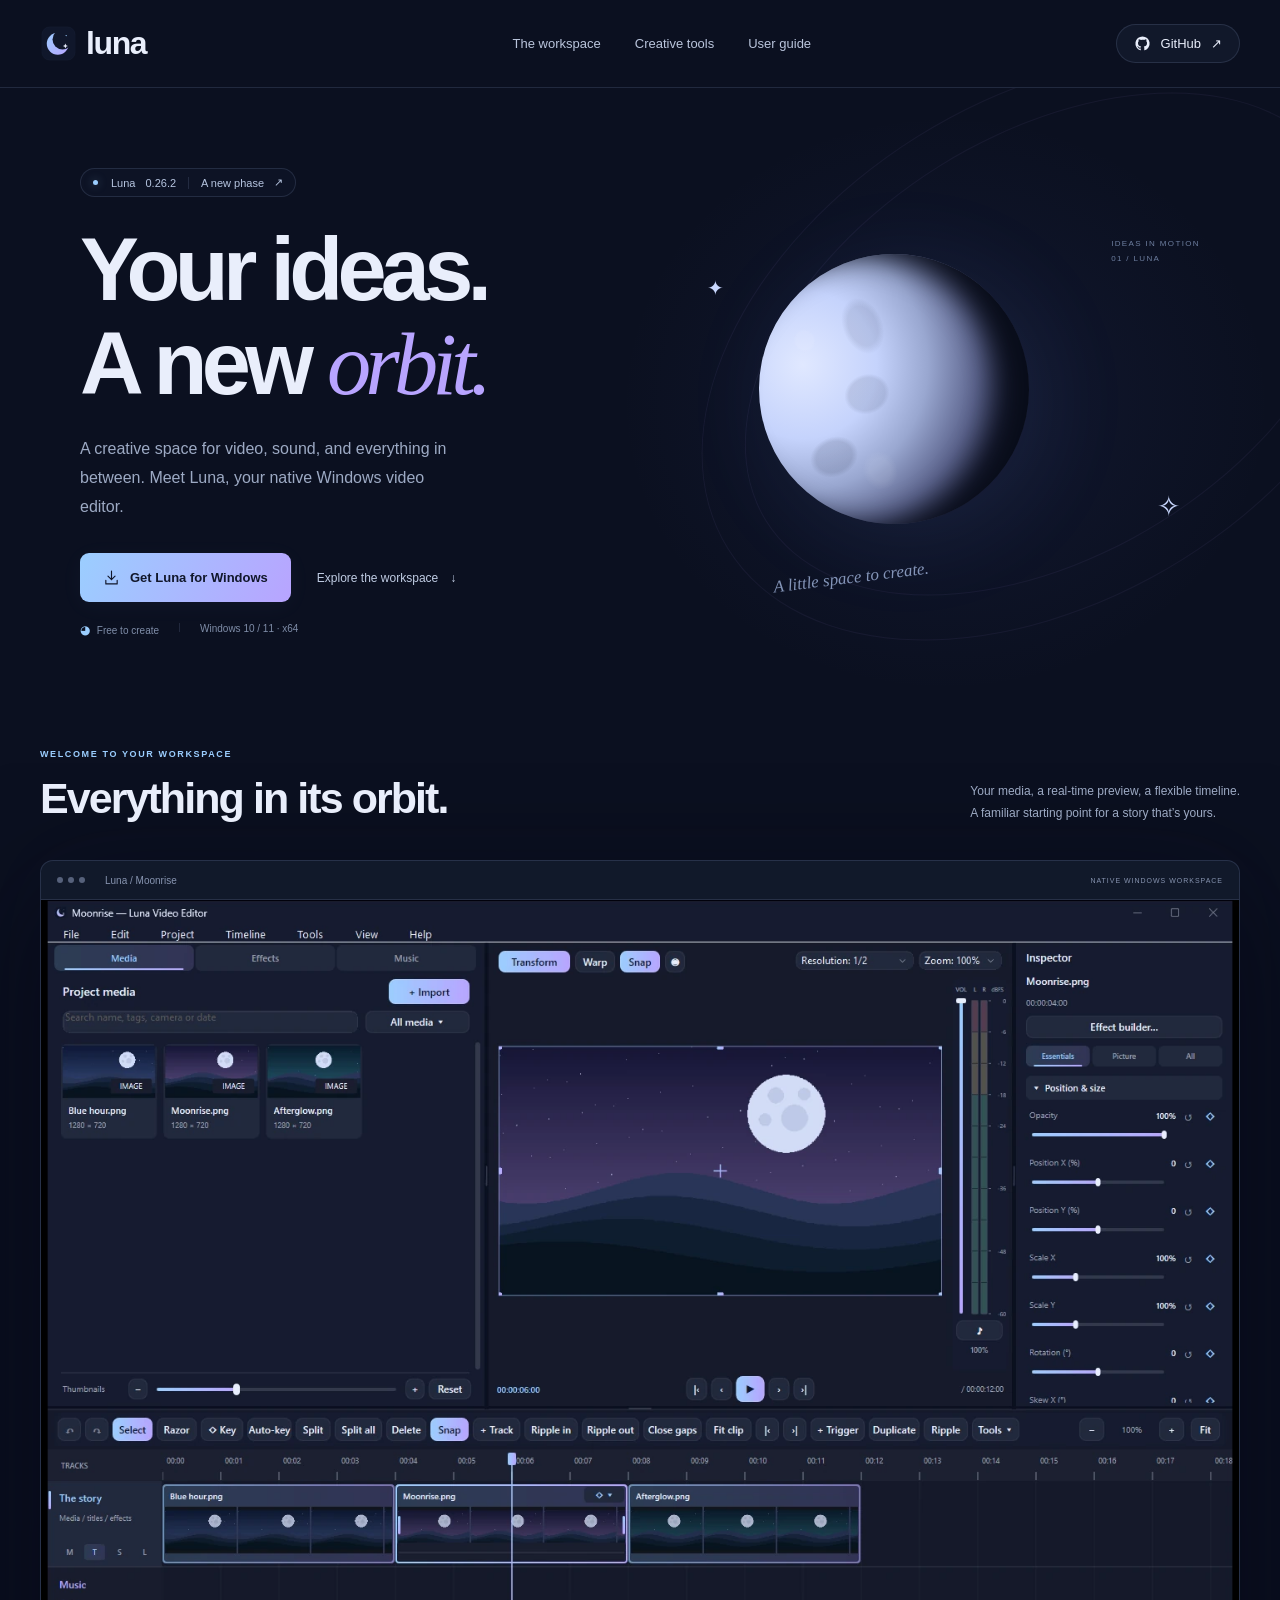
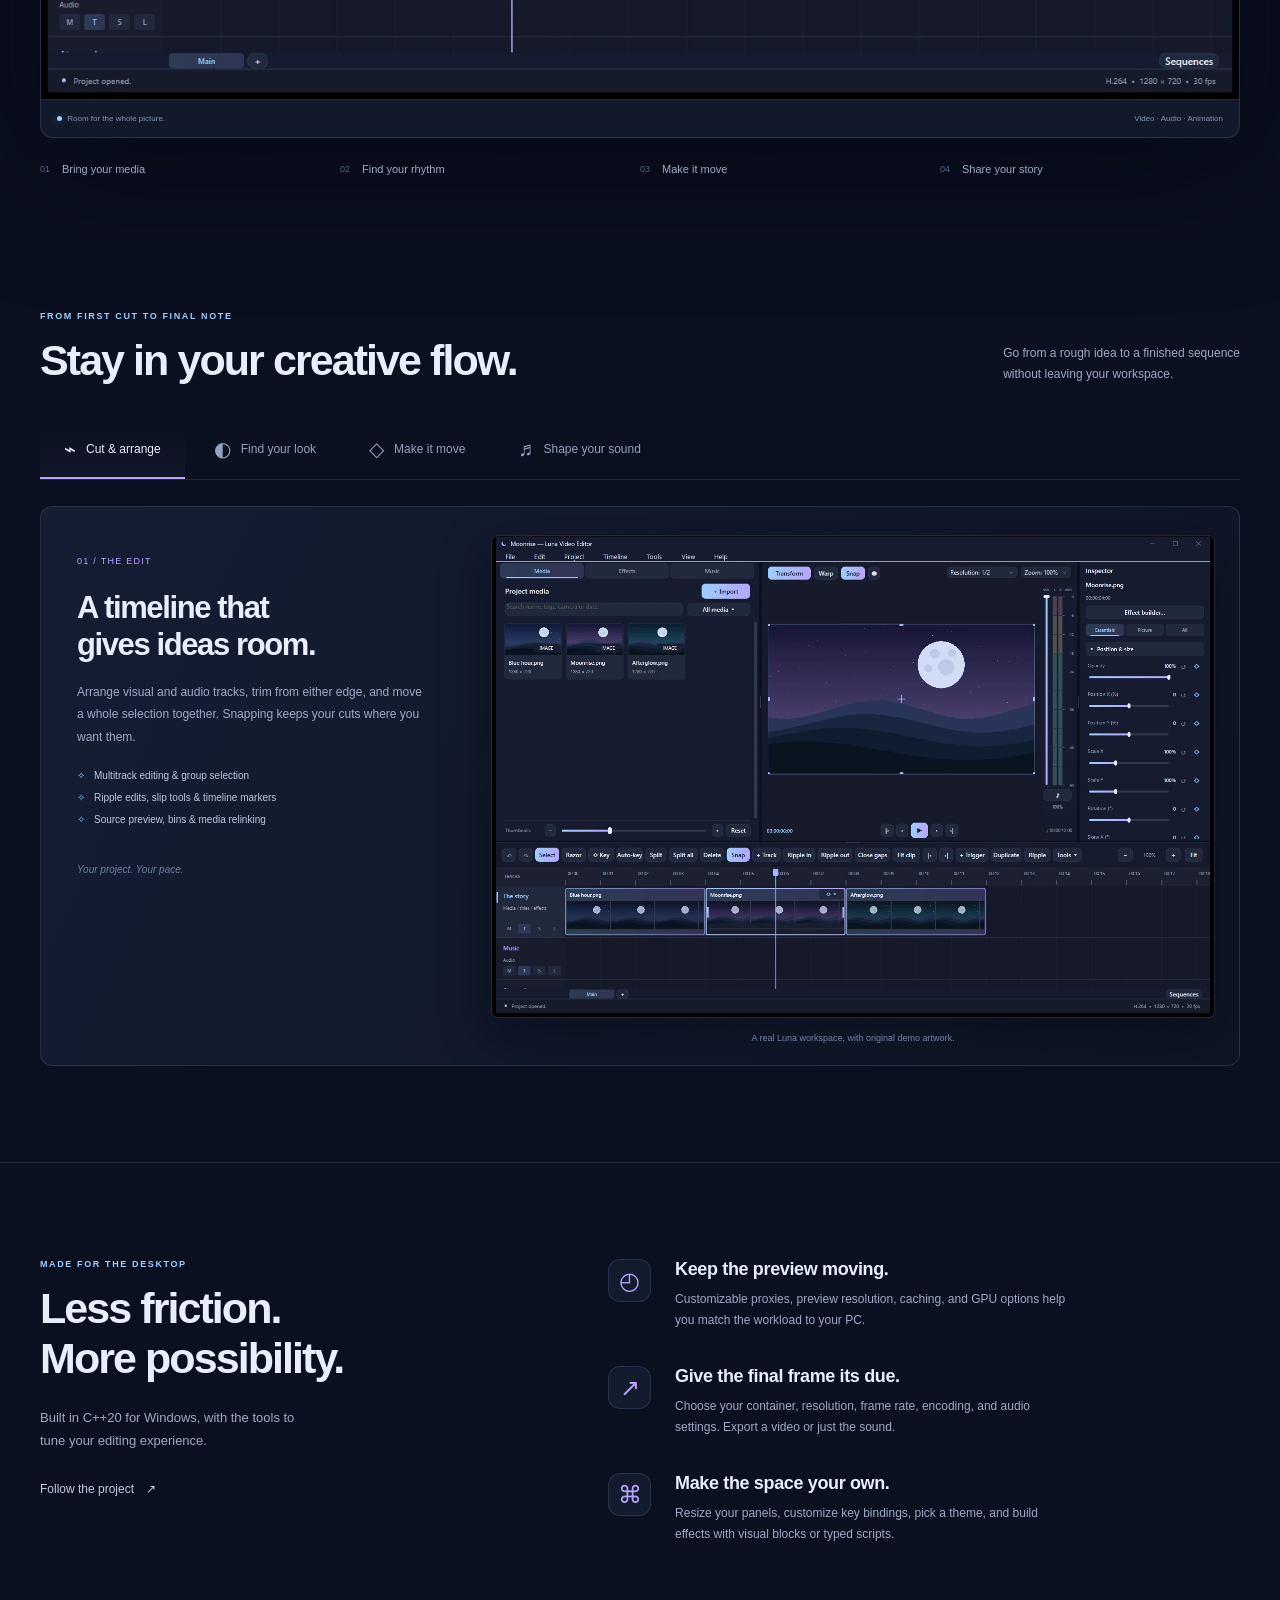
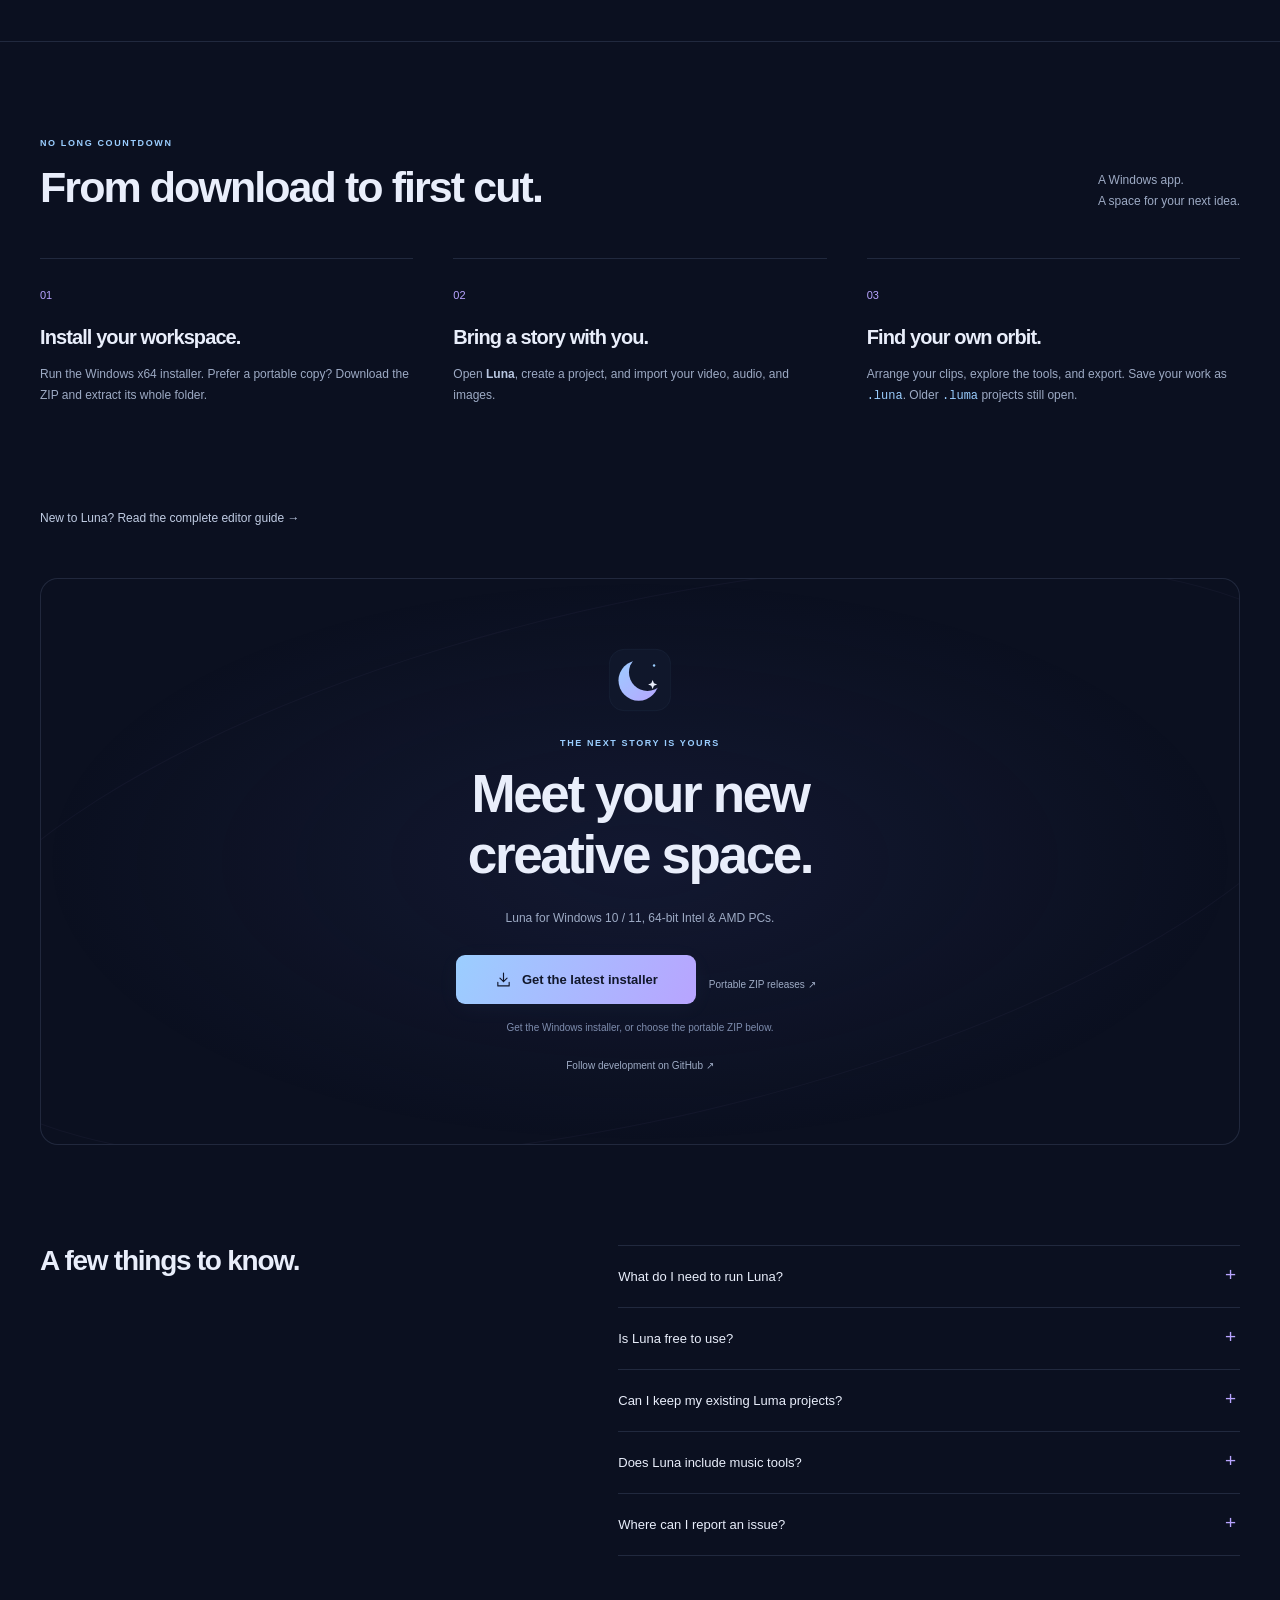
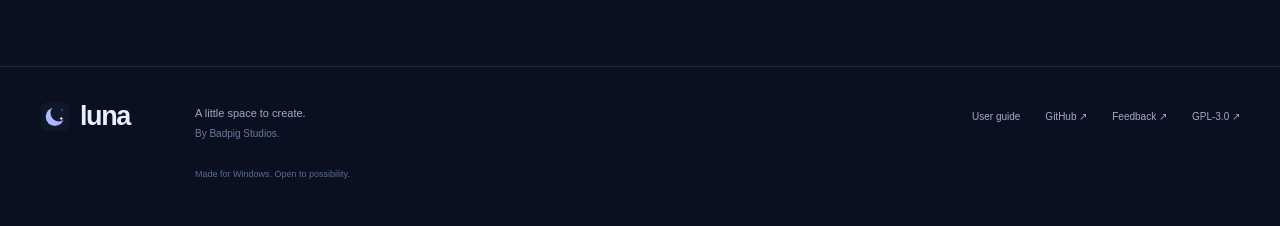
==== website/index.html @ a60db438 "Update Luna website version labels to 0.26.2" ====
<!doctype html>
<html lang="en">
  <head>
    <meta charset="utf-8">
    <meta name="viewport" content="width=device-width, initial-scale=1">
    <meta name="theme-color" content="#0b1020">
    <meta name="description" content="Meet Luna, a native video editor for Windows. Cut your story, shape your sound, and bring your ideas into orbit with keyframes, effects and a built-in piano roll.">
    <meta property="og:title" content="Luna — Your ideas. A new orbit.">
    <meta property="og:description" content="A creative space for video, sound, and everything in between. Native for Windows. Free to create.">
    <meta property="og:type" content="website">
    <meta property="og:image" content="https://badpigstudios.github.io/LunaEditor/assets/social-card.png">
    <meta property="og:url" content="https://badpigstudios.github.io/LunaEditor/">
    <link rel="canonical" href="https://badpigstudios.github.io/LunaEditor/">
    <link rel="icon" type="image/svg+xml" href="assets/luna.svg">
    <link rel="stylesheet" href="styles.css">
    <title>Luna — Your ideas. A new orbit.</title>
    <script src="app.js" defer>
    </script>
  </head>
  <body>
    <a class="skip-link" href="#main">Skip to content</a>
    <header class="header">
      <a class="wordmark" href="#" aria-label="Luna home">
        <img src="assets/luna.svg" alt="" width="37" height="37">
        <span>luna</span>
      </a>
      <nav aria-label="Main navigation">
        <a href="#workspace">The workspace</a>
        <a href="#tools">Creative tools</a>
        <a href="user-guide.html">User guide</a>
      </nav>
      <a class="nav-github" href="https://github.com/BadpigStudios/LunaEditor" aria-label="Luna project on GitHub">
        <svg viewBox="0 0 24 24" aria-hidden="true">
          <path d="M12 2a10 10 0 0 0-3.16 19.49c.5.09.68-.22.68-.48v-1.86c-2.78.6-3.37-1.18-3.37-1.18-.45-1.16-1.11-1.47-1.11-1.47-.91-.62.07-.61.07-.61 1 .07 1.53 1.03 1.53 1.03.9 1.53 2.35 1.09 2.92.83.09-.65.35-1.09.64-1.34-2.22-.25-4.56-1.11-4.56-4.94 0-1.09.39-1.98 1.03-2.68-.1-.25-.45-1.27.1-2.65 0 0 .84-.27 2.75 1.03A9.58 9.58 0 0 1 12 6.83c.85 0 1.71.11 2.51.34 1.91-1.3 2.75-1.03 2.75-1.03.55 1.38.2 2.4.1 2.65.64.7 1.03 1.59 1.03 2.68 0 3.84-2.34 4.68-4.57 4.93.36.31.68.92.68 1.85v2.76c0 .27.18.58.69.48A10 10 0 0 0 12 2Z"/>
        </svg>
        <span>GitHub</span>
        <span aria-hidden="true">↗</span>
      </a>
    </header>
    <main id="main">
      <section class="hero" aria-labelledby="hero-title">
        <div class="orbit orbit-one" aria-hidden="true">
        </div>
        <div class="orbit orbit-two" aria-hidden="true">
        </div>
        <div class="hero-copy">
          <a class="release-pill" href="https://github.com/BadpigStudios/LunaEditor/releases">
            <span class="status-dot">
            </span>Luna <span data-version>0.26.2</span>
            <span class="pill-divider">
            </span> A new phase <span aria-hidden="true">↗</span>
          </a>
          <h1 id="hero-title">Your ideas.<br>A new <em>orbit.</em>
          </h1>
          <p>A creative space for video, sound, and everything in between. Meet Luna, your native Windows video editor.</p>
          <div class="hero-actions">
            <a class="button primary" id="hero-download" href="https://github.com/BadpigStudios/LunaEditor/releases/latest">
              <svg viewBox="0 0 24 24" aria-hidden="true">
                <path d="M12 3v12m-5-5 5 5 5-5M4 16v5h16v-5"/>
              </svg>Get Luna for Windows</a>
            <a class="text-link" href="#workspace">Explore the workspace <span aria-hidden="true">↓</span>
            </a>
          </div>
          <div class="hero-facts">
            <span>
              <span class="tiny-moon" aria-hidden="true">◕</span> Free to create</span>
            <span>Windows 10 / 11 · x64</span>
          </div>
        </div>
        <div class="hero-visual" aria-hidden="true">
          <div class="moon-glow">
          </div>
          <div class="moon-sphere">
          </div>
          <span class="star star-one">✦</span>
          <span class="star star-two">✧</span>
          <span class="coordinate">IDEAS IN MOTION<br>01 / LUNA</span>
          <span class="orbit-label">A little space to create.</span>
        </div>
      </section>
      <section class="workspace section" id="workspace" aria-labelledby="workspace-title">
        <div class="section-heading">
          <div>
            <span class="eyebrow">WELCOME TO YOUR WORKSPACE</span>
            <h2 id="workspace-title">Everything in its orbit.</h2>
          </div>
          <p>Your media, a real-time preview, a flexible timeline.<br>A familiar starting point for a story that’s yours.</p>
        </div>
        <div class="editor-frame">
          <div class="frame-top">
            <div class="frame-dots" aria-hidden="true">
              <i>
              </i>
              <i>
              </i>
              <i>
              </i>
            </div>
            <span>Luna / Moonrise</span>
            <span class="frame-tag">NATIVE WINDOWS WORKSPACE</span>
          </div>
          <img src="assets/workspace.webp" width="1440" height="960" alt="Luna's Windows workspace with imported lunar artwork, a preview, clip inspector and a multitrack timeline." fetchpriority="high">
          <div class="frame-bottom">
            <span>
              <span class="status-dot">
              </span> Room for the whole picture.</span>
            <span>Video · Audio · Animation</span>
          </div>
        </div>
        <div class="workspace-notes">
          <span>
            <b>01</b> Bring your media</span>
          <span>
            <b>02</b> Find your rhythm</span>
          <span>
            <b>03</b> Make it move</span>
          <span>
            <b>04</b> Share your story</span>
        </div>
      </section>
      <section class="tools section" id="tools" aria-labelledby="tools-title">
        <div class="section-heading">
          <div>
            <span class="eyebrow">FROM FIRST CUT TO FINAL NOTE</span>
            <h2 id="tools-title">Stay in your creative flow.</h2>
          </div>
          <p>Go from a rough idea to a finished sequence<br>without leaving your workspace.</p>
        </div>
        <div class="tool-tabs" role="tablist" aria-label="Explore Luna tools">
          <button id="tab-edit" role="tab" aria-selected="true" aria-controls="tool-panel" data-tool="edit">
            <span aria-hidden="true">⌁</span>Cut &amp; arrange</button>
          <button id="tab-look" role="tab" aria-selected="false" aria-controls="tool-panel" tabindex="-1" data-tool="look">
            <span aria-hidden="true">◐</span>Find your look</button>
          <button id="tab-motion" role="tab" aria-selected="false" aria-controls="tool-panel" tabindex="-1" data-tool="motion">
            <span aria-hidden="true">◇</span>Make it move</button>
          <button id="tab-music" role="tab" aria-selected="false" aria-controls="tool-panel" tabindex="-1" data-tool="music">
            <span aria-hidden="true">♬</span>Shape your sound</button>
        </div>
        <div class="tool-panel" id="tool-panel" role="tabpanel" aria-labelledby="tab-edit" tabindex="0">
          <div class="tool-copy">
            <span class="tool-number" id="tool-number">01 / THE EDIT</span>
            <h3 id="tool-title">A timeline that<br>gives ideas room.</h3>
            <p id="tool-description">Arrange visual and audio tracks, trim from either edge, and move a whole selection together. Snapping keeps your cuts where you want them.</p>
            <ul id="tool-details">
              <li>Multitrack editing &amp; group selection</li>
              <li>Ripple edits, slip tools &amp; timeline markers</li>
              <li>Source preview, bins &amp; media relinking</li>
            </ul>
            <span class="tool-footnote">Your project. Your pace.</span>
          </div>
          <div class="tool-visual">
            <img id="tool-image" src="assets/workspace.webp" alt="Video clips arranged on Luna's multitrack timeline." width="1440" height="960" loading="lazy">
            <span class="image-caption" id="tool-caption">A real Luna workspace, with original demo artwork.</span>
          </div>
        </div>
      </section>
      <section class="underhood section" aria-labelledby="underhood-title">
        <div class="underhood-intro">
          <span class="eyebrow">MADE FOR THE DESKTOP</span>
          <h2 id="underhood-title">Less friction.<br>More possibility.</h2>
          <p>Built in C++20 for Windows, with the tools to tune your editing experience.</p>
          <a class="text-link" href="https://github.com/BadpigStudios/LunaEditor">Follow the project <span aria-hidden="true">↗</span>
          </a>
        </div>
        <div class="capabilities">
          <article>
            <span class="capability-icon" aria-hidden="true">◴</span>
            <div>
              <h3>Keep the preview moving.</h3>
              <p>Customizable proxies, preview resolution, caching, and GPU options help you match the workload to your PC.</p>
            </div>
          </article>
          <article>
            <span class="capability-icon" aria-hidden="true">↗</span>
            <div>
              <h3>Give the final frame its due.</h3>
              <p>Choose your container, resolution, frame rate, encoding, and audio settings. Export a video or just the sound.</p>
            </div>
          </article>
          <article>
            <span class="capability-icon" aria-hidden="true">⌘</span>
            <div>
              <h3>Make the space your own.</h3>
              <p>Resize your panels, customize key bindings, pick a theme, and build effects with visual blocks or typed scripts.</p>
            </div>
          </article>
        </div>
      </section>
      <section class="start section" id="start" aria-labelledby="start-title">
        <div class="section-heading">
          <div>
            <span class="eyebrow">NO LONG COUNTDOWN</span>
            <h2 id="start-title">From download to first cut.</h2>
          </div>
          <p>A Windows app.<br>A space for your next idea.</p>
        </div>
        <div class="steps">
          <article>
            <span>01</span>
            <h3>Install your workspace.</h3>
            <p>Run the Windows x64 installer. Prefer a portable copy? Download the ZIP and extract its whole folder.</p>
          </article>
          <article>
            <span>02</span>
            <h3>Bring a story with you.</h3>
            <p>Open <strong>Luna</strong>, create a project, and import your video, audio, and images.</p>
          </article>
          <article>
            <span>03</span>
            <h3>Find your own orbit.</h3>
            <p>Arrange your clips, explore the tools, and export. Save your work as <code>.luna</code>. Older <code>.luma</code> projects still open.</p>
          </article>
        </div>
      </section>
      <p class="section" style="padding-top:0;padding-bottom:32px"><a class="text-link" href="user-guide.html">New to Luna? Read the complete editor guide →</a></p>
      <section class="download section" id="download" aria-labelledby="download-title">
        <div class="download-orbit" aria-hidden="true">
        </div>
        <img src="assets/luna.svg" width="68" height="68" alt="">
        <span class="eyebrow">THE NEXT STORY IS YOURS</span>
        <h2 id="download-title">Meet your new<br>creative space.</h2>
        <p>Luna for Windows 10 / 11, 64-bit Intel &amp; AMD PCs.</p>
        <a class="button primary" id="download-button" href="https://github.com/BadpigStudios/LunaEditor/releases">
          <svg viewBox="0 0 24 24" aria-hidden="true">
            <path d="M12 3v12m-5-5 5 5 5-5M4 16v5h16v-5"/>
          </svg>
          <span id="download-label">Get the latest installer</span>
        </a>
        <a class="small-link" id="portable-download" href="https://github.com/BadpigStudios/LunaEditor/releases/latest">Portable ZIP releases ↗</a>
        <p class="release-status" id="release-status" role="status">Get the Windows installer, or choose the portable ZIP below.</p>
        <a class="small-link" href="https://github.com/BadpigStudios/LunaEditor">Follow development on GitHub <span aria-hidden="true">↗</span>
        </a>
      </section>
      <section class="faq section" aria-labelledby="faq-title">
        <h2 id="faq-title">A few things to know.</h2>
        <div>
          <details>
            <summary>What do I need to run Luna?</summary>
            <p>A Windows 10 or 11 PC with an x64 Intel or AMD processor. Extract the entire portable download and keep the codecs, soundfonts, and instruments folders beside Luna.exe. Windows N editions need Microsoft's Media Feature Pack.</p>
          </details>
          <details>
            <summary>Is Luna free to use?</summary>
            <p>Yes. Luna is free to use and is in active development. This GitHub repository hosts its website; feedback and reproducible bug reports are welcome.</p>
          </details>
          <details>
            <summary>Can I keep my existing Luma projects?</summary>
            <p>Yes. Luna is the new name for Luma. Older .luma projects still open; Save and Save As write .luna files. Customized preferences remain compatible. The old default palette moves to the new lunar theme.</p>
          </details>
          <details>
            <summary>Does Luna include music tools?</summary>
            <p>Yes. Create music patterns in the piano roll, edit notes and velocity, import MIDI, and choose bundled synths, WAV sample packs, or a SoundFont 2 instrument.</p>
          </details>
          <details>
            <summary>Where can I report an issue?</summary>
            <p>Use <a href="https://github.com/BadpigStudios/LunaEditor/issues">GitHub Issues</a>. Include your Windows version, the steps to reproduce the problem, and any relevant error message.</p>
          </details>
        </div>
      </section>
    </main>
    <footer class="footer">
      <a class="wordmark" href="#" aria-label="Luna home">
        <img src="assets/luna.svg" width="31" height="31" alt="">
        <span>luna</span>
      </a>
      <p>A little space to create.<br>
        <span>By Badpig Studios.</span>
      </p>
      <div>
        <a href="user-guide.html">User guide</a>
        <a href="https://github.com/BadpigStudios/LunaEditor">GitHub ↗</a>
        <a href="https://github.com/BadpigStudios/LunaEditor/issues">Feedback ↗</a>
        <a href="https://github.com/BadpigStudios/LunaEditor/blob/main/LICENSE">GPL-3.0 ↗</a>
      </div>
      <span class="footer-note">Made for Windows. Open to possibility.</span>
    </footer>
  </body>
</html>
---- website/styles.css ----
@charset "UTF-8";
:root {
  color-scheme:dark;
  --bg:#0b1020;
  --panel:#151c30;
  --ink:#e9eefb;
  --muted:#9daac4;
  --blue:#9bceff;
  --lavender:#b8a4ff;
  --line:rgba(170,193,239,.14);
  --gradient:linear-gradient(115deg,var(--blue),var(--lavender));
  font-family:"Segoe UI",Inter,Arial,sans-serif;
  font-synthesis:none;
  scroll-behavior:smooth;
  scroll-padding-top:100px
}

* {
  box-sizing:border-box
}

body {
  margin:0;
  background:var(--bg);
  color:var(--ink);
  -webkit-font-smoothing:antialiased
}

a {
  color:inherit;
  text-decoration:none
}

button {
  font:inherit
}

a,button,summary {
  -webkit-tap-highlight-color:transparent
}

a:focus-visible,button:focus-visible,summary:focus-visible,[tabindex]:focus-visible {
  outline:2px solid var(--blue);
  outline-offset:6px;
  border-radius:5px
}

button,a,summary {
  touch-action:manipulation
}

::selection {
  color:var(--bg);
  background:var(--blue)
}

img {
  max-width:100%;
  display:block
}

p {
  color:var(--muted);
  line-height:1.75
}

h1,h2,h3,p {
  margin:0
}

h1,h2,h3 {
  font-weight:550;
  letter-spacing:-.045em
}

.section {
  max-width:1280px;
  margin:0 auto;
  padding:96px 40px;
  scroll-margin-top:40px
}

.skip-link {
  position:fixed;
  z-index:20;
  top:10px;
  left:10px;
  padding:12px 20px;
  color:var(--bg);
  background:var(--blue);
  transform:translateY(-180%)
}

.skip-link:focus {
  transform:none
}

.header {
  max-width:1360px;
  margin:auto;
  padding:24px 40px;
  display:flex;
  align-items:center;
  justify-content:space-between;
  border-bottom:1px solid var(--line);
  gap:26px
}

.wordmark {
  display:inline-flex;
  align-items:center;
  gap:9px;
  font-size:32px;
  font-weight:550;
  letter-spacing:-1.4px
}

.wordmark img {
  border-radius:10px
}

.header nav {
  display:flex;
  gap:34px;
  margin-left:62px;
  font-size:13px;
  color:#bac5dc
}

.header nav a {
  padding:10px 0
}

.header nav a:hover,.text-link:hover,.footer a:hover,.small-link:hover {
  color:var(--blue)
}

.nav-github {
  display:inline-flex;
  align-items:center;
  gap:10px;
  font-size:13px;
  border:1px solid var(--line);
  border-radius:30px;
  padding:10px 17px;
  background:#11182a
}

.nav-github svg {
  width:17px;
  fill:currentColor
}

.nav-github:hover {
  border-color:var(--lavender)
}

.hero {
  max-width:1360px;
  min-height:640px;
  padding:80px 80px 92px;
  margin:auto;
  position:relative;
  overflow:hidden;
  display:grid;
  grid-template-columns:1.2fr 1fr;
  align-items:center
}

.hero-copy {
  position:relative;
  z-index:2
}

.release-pill {
  display:inline-flex;
  align-items:center;
  gap:10px;
  padding:7px 12px;
  border:1px solid var(--line);
  border-radius:28px;
  font-size:11px;
  font-weight:500;
  color:#b6c5e0;
  background:rgba(15,22,41,.7)
}

.status-dot {
  display:inline-block;
  width:5px;
  height:5px;
  border-radius:50%;
  background:var(--blue);
  box-shadow:0 0 10px #9bceff66;
  margin-right:3px;
  flex-shrink:0
}

.pill-divider {
  height:12px;
  width:1px;
  background:var(--line);
  margin:0 2px
}

.hero h1 {
  font-size:clamp(56px,6.9vw,94px);
  line-height:1.07;
  margin:26px 0 23px;
  letter-spacing:-.065em
}

.hero h1 em {
  font-family:Georgia,"Times New Roman",serif;
  font-weight:400;
  color:var(--lavender)
}

.hero-copy>p {
  font-size:16px;
  max-width:390px;
  line-height:1.8
}

.hero-actions {
  display:flex;
  align-items:center;
  gap:26px;
  margin-top:32px;
  flex-wrap:wrap
}

.button {
  display:inline-flex;
  align-items:center;
  justify-content:center;
  gap:10px;
  border-radius:9px;
  padding:15px 23px;
  font-size:13px;
  font-weight:650;
  min-height:49px;
  transition:transform .2s,box-shadow .2s
}

.button svg {
  width:17px;
  height:17px;
  fill:none;
  stroke:currentColor;
  stroke-width:1.6;
  stroke-linecap:round;
  stroke-linejoin:round
}

.button.primary {
  background:var(--gradient);
  color:#11172b;
  box-shadow:0 4px 25px #9bceff0a
}

.button:hover {
  transform:translateY(-2px);
  box-shadow:0 8px 28px #9bceff25
}

.text-link {
  display:inline-flex;
  align-items:center;
  gap:12px;
  font-size:12px;
  color:#c0cce3
}

.hero-facts {
  display:flex;
  gap:20px;
  margin-top:21px;
  font-size:10px;
  color:#7f8da8
}

.hero-facts>span+span:before {
  content:"";
  display:inline-block;
  height:9px;
  border-left:1px solid var(--line);
  margin-right:20px
}

.tiny-moon {
  font-size:12px;
  margin-right:4px;
  color:var(--blue)
}

.hero-visual {
  height:430px;
  position:relative;
  z-index:1
}

.moon-sphere {
  position:absolute;
  width:270px;
  height:270px;
  top:66px;
  left:68px;
  border-radius:50%;
  background:radial-gradient(circle at 22% 29%,#e0e8ff 0%,#c5d3fc 26%,#99a7d0 44%,#5c648d 61%,#292e4c 73%,#101629 88%);
  box-shadow:inset -29px -10px 29px #090d1a,8px 17px 100px #7597ff17;
  transform:rotate(-22deg)
}

.moon-sphere:after {
  content:"";
  position:absolute;
  inset:0;
  border-radius:50%;
  background:radial-gradient(ellipse at 26% 21%,#ffffff16 0 3%,transparent 4%),radial-gradient(ellipse at 40% 48%,#0b102019 0 8%,transparent 10%),radial-gradient(ellipse at 20% 65%,#0b10201f 0 6%,transparent 8%),radial-gradient(ellipse at 48% 24%,#0b102018 0 7%,transparent 10%),radial-gradient(ellipse at 34% 76%,#ffffff14 0 4%,transparent 7%)
}

.moon-glow {
  position:absolute;
  inset:-100px;
  background:radial-gradient(ellipse,#5365c816 5%,transparent 65%);
  pointer-events:none
}

.orbit {
  position:absolute;
  right:-105px;
  top:46px;
  width:670px;
  height:420px;
  border:1px solid #b8a4ff10;
  border-radius:50%;
  transform:rotate(-32deg);
  pointer-events:none
}

.orbit-two {
  width:760px;
  height:500px;
  right:-150px;
  top:10px
}

.orbit-label {
  position:absolute;
  left:82px;
  bottom:30px;
  font:italic 17px Georgia,serif;
  color:#8495b8;
  transform:rotate(-7deg)
}

.coordinate {
  position:absolute;
  right:0;
  top:48px;
  line-height:1.9;
  font-size:8px;
  letter-spacing:.17em;
  color:#6d7e9f
}

.star {
  position:absolute;
  color:#c9d8ff
}

.star-one {
  left:16px;
  top:88px;
  font-size:20px
}

.star-two {
  right:20px;
  bottom:95px;
  font-size:28px
}

.workspace {
  padding-top:20px
}

.section-heading {
  display:flex;
  align-items:flex-end;
  justify-content:space-between;
  gap:30px;
  margin-bottom:36px
}

.eyebrow {
  display:block;
  font-size:9px;
  letter-spacing:.18em;
  font-weight:600;
  color:var(--blue);
  margin-bottom:15px
}

.section-heading h2,h2 {
  font-size:clamp(29px,3.5vw,43px);
  line-height:1.16
}

.section-heading>p {
  font-size:12px;
  line-height:1.8
}

.editor-frame {
  border:1px solid #63759d45;
  border-radius:13px;
  overflow:hidden;
  box-shadow:0 34px 120px #02040c90,0 0 90px #8095ff07;
  background:#11192a
}

.editor-frame>img {
  width:100%;
  height:auto
}

.frame-top,.frame-bottom {
  height:39px;
  display:flex;
  justify-content:space-between;
  align-items:center;
  padding:0 16px;
  font-size:10px;
  color:#8794b0;
  border-bottom:1px solid var(--line)
}

.frame-top>span:nth-child(2) {
  margin-right:auto;
  margin-left:20px
}

.frame-dots {
  display:flex;
  gap:5px
}

.frame-dots i {
  display:block;
  width:6px;
  height:6px;
  border-radius:50%;
  background:#56617b
}

.frame-tag {
  font-size:7px!important;
  letter-spacing:.14em
}

.frame-bottom {
  height:38px;
  border:0;
  border-top:1px solid var(--line);
  font-size:8px
}

.workspace-notes {
  display:grid;
  grid-template-columns:repeat(4,1fr);
  margin-top:25px;
  font-size:11px;
  color:#9daac4
}

.workspace-notes>span {
  display:flex;
  align-items:center;
  gap:12px
}

.workspace-notes b {
  font-weight:400;
  font-size:9px;
  color:#526481
}

.tools {
  padding-top:40px
}

.tool-tabs {
  display:flex;
  border-bottom:1px solid var(--line);
  gap:5px;
  margin-bottom:26px
}

.tool-tabs button {
  border:0;
  border-bottom:2px solid transparent;
  background:transparent;
  padding:17px 24px 18px;
  color:#94a2bf;
  cursor:pointer;
  font-size:12px;
  display:flex;
  align-items:center;
  gap:10px;
  white-space:nowrap
}

.tool-tabs button>span {
  font-size:20px;
  line-height:1
}

.tool-tabs button[aria-selected=true] {
  color:var(--ink);
  border-color:var(--lavender);
  background:linear-gradient(0deg,#b8a4ff0a,transparent)
}

.tool-tabs button:hover {
  color:var(--blue)
}

.tool-panel {
  display:grid;
  grid-template-columns:.8fr 1.45fr;
  border:1px solid var(--line);
  border-radius:12px;
  overflow:hidden;
  background:linear-gradient(115deg,#141d32,#0f1526)
}

.tool-copy {
  padding:43px 36px
}

.tool-number {
  font-size:9px;
  letter-spacing:.14em;
  color:var(--lavender)
}

.tool-copy h3 {
  font-size:31px;
  line-height:1.2;
  margin:21px 0 18px
}

.tool-copy p {
  font-size:12px;
  line-height:1.85
}

.tool-copy ul {
  list-style:none;
  padding:0;
  margin:22px 0 34px;
  display:grid;
  gap:11px;
  font-size:10px;
  color:#bbc8e0
}

.tool-copy li:before {
  content:"✧";
  color:var(--blue);
  margin-right:9px
}

.tool-footnote {
  font-size:10px;
  font-style:italic;
  color:#6e819f
}

.tool-visual {
  display:flex;
  justify-content:center;
  flex-direction:column;
  padding:28px 24px 22px;
  min-width:0;
  background:radial-gradient(ellipse at 50% 50%,#758eea16,transparent 70%)
}

.tool-visual img {
  width:100%;
  height:auto;
  border:1px solid #798cbd27;
  border-radius:7px;
  box-shadow:0 16px 50px #03071077
}

.image-caption {
  font-size:9px;
  margin-top:15px;
  text-align:center;
  color:#7184a6
}

.underhood {
  display:grid;
  grid-template-columns:1fr 1.35fr;
  gap:100px;
  border-top:1px solid var(--line);
  border-bottom:1px solid var(--line)
}

.underhood-intro>p {
  font-size:13px;
  max-width:280px;
  margin:23px 0
}

.underhood-intro>.text-link {
  margin-top:7px
}

.capabilities {
  display:grid;
  gap:35px
}

.capabilities article {
  display:flex;
  gap:24px
}

.capability-icon {
  display:flex;
  align-items:center;
  justify-content:center;
  flex-shrink:0;
  width:43px;
  height:43px;
  border-radius:12px;
  border:1px solid var(--line);
  color:var(--lavender);
  font-size:24px;
  background:#131b2e
}

.capabilities h3 {
  font-size:18px;
  letter-spacing:-.02em;
  margin-bottom:9px
}

.capabilities p {
  font-size:12px;
  max-width:395px
}

.steps {
  display:grid;
  grid-template-columns:repeat(3,1fr);
  gap:40px;
  margin-top:45px
}

.steps article {
  border-top:1px solid var(--line);
  padding-top:26px
}

.steps article>span {
  font-size:11px;
  color:var(--lavender)
}

.steps h3 {
  font-size:20px;
  margin:23px 0 15px
}

.steps p {
  font-size:12px
}

.steps strong {
  font-weight:550;
  color:#b8c6e0
}

.steps code {
  font-size:12px;
  color:var(--blue)
}

.download {
  text-align:center;
  position:relative;
  overflow:hidden;
  border:1px solid var(--line);
  border-radius:18px;
  margin:15px auto 70px;
  max-width:1200px;
  background:radial-gradient(ellipse at 50% 50%,#30366d38,transparent 70%);
  padding-top:67px;
  padding-bottom:65px
}

.download>img {
  margin:0 auto 24px
}

.download h2 {
  font-size:53px
}

.download>p {
  font-size:12px;
  margin:22px 0
}

.download .button {
  margin-top:4px;
  min-width:240px
}

.download .release-status {
  font-size:10px;
  margin:15px 0;
  color:#7e8dae;
  min-height:18px
}

.small-link {
  display:inline-block;
  font-size:10px;
  color:#9facc6;
  padding:8px
}

.download-orbit {
  position:absolute;
  inset:25px -130px;
  border:1px solid #b8a4ff0b;
  border-radius:50%;
  transform:rotate(-13deg);
  z-index:-1
}

.faq {
  display:grid;
  grid-template-columns:1fr 1.3fr;
  gap:100px;
  padding-top:30px;
  padding-bottom:110px
}

.faq h2 {
  font-size:28px
}

.faq details {
  border-bottom:1px solid var(--line)
}

.faq details:first-child {
  border-top:1px solid var(--line)
}

.faq summary {
  cursor:pointer;
  list-style:none;
  position:relative;
  font-size:13px;
  padding:23px 32px 23px 0
}

.faq summary::-webkit-details-marker {
  display:none
}

.faq summary:after {
  content:"+";
  position:absolute;
  right:4px;
  color:var(--lavender);
  font-size:19px;
  top:18px
}

.faq details[open] summary:after {
  content:"−"
}

.faq details p {
  padding:0 28px 23px 0;
  font-size:12px
}

.faq details p a {
  color:var(--blue);
  text-decoration:underline
}

.footer {
  max-width:1280px;
  margin:auto;
  padding:34px 40px 48px;
  border-top:1px solid var(--line);
  display:grid;
  grid-template-columns:130px 1fr auto;
  align-items:start;
  gap:25px
}

.footer .wordmark {
  font-size:27px
}

.footer>p {
  font-size:11px;
  line-height:1.8;
  padding-top:3px
}

.footer>p>span {
  font-size:10px;
  color:#677b9f
}

.footer>div {
  display:flex;
  gap:25px;
  padding-top:10px;
  font-size:10px;
  color:#a1aec8
}

.footer-note {
  grid-column:2/-1;
  font-size:9px;
  color:#586d90
}

@media(min-width:1550px) {
  .hero {
    padding-top:100px;
    padding-bottom:115px
  }

  .hero-visual {
    transform:scale(1.1)
  }

}

@media(max-width:1000px) {
  .header nav {
    margin-left:0;
    gap:22px
  }

  .hero {
    padding:65px 40px;
    grid-template-columns:1.3fr 1fr;
    min-height:600px
  }

  .moon-sphere {
    left:30px;
    width:230px;
    height:230px;
    top:87px
  }

  .coordinate {
    display:none
  }

  .hero-actions {
    gap:20px
  }

  .hero-visual {
    margin-right:-30px
  }

  .section {
    padding:70px 30px
  }

  .workspace {
    padding-top:20px
  }

  .section-heading>p br {
    display:none
  }

  .section-heading>p {
    max-width:280px
  }

  .tool-copy {
    padding:30px 24px
  }

  .tool-copy h3 {
    font-size:27px
  }

  .tool-visual {
    padding:20px
  }

  .tool-tabs button {
    padding:15px 20px
  }

  .underhood,.faq {
    gap:50px
  }

  .download {
    margin-left:30px;
    margin-right:30px
  }

  .hero h1 {
    font-size:76px
  }

  .workspace-notes {
    font-size:10px
  }

  .workspace-notes>span {
    gap:9px
  }

}

@media(max-width:720px) {
  .header {
    padding:20px 22px;
    gap:12px
  }

  .header nav {
    gap:18px;
    font-size:11px
  }

  .header nav a:first-child {
    display:none
  }

  .wordmark {
    font-size:29px
  }

  .nav-github {
    padding:9px 10px
  }

  .nav-github>span {
    display:none
  }

  .hero {
    display:block;
    min-height:0;
    padding:50px 25px 40px
  }

  .hero-copy {
    max-width:490px
  }

  .hero h1 {
    font-size:clamp(62px,12vw,84px)
  }

  .hero-copy>p {
    font-size:14px;
    max-width:345px
  }

  .hero-visual {
    position:absolute;
    width:245px;
    right:-100px;
    top:45px;
    opacity:.22;
    z-index:0
  }

  .moon-sphere {
    left:10px;
    width:230px;
    height:230px
  }

  .hero .orbit {
    display:none
  }

  .hero-visual .star,.orbit-label {
    display:none
  }

  .hero-facts {
    font-size:9px;
    gap:12px
  }

  .hero-facts>span+span:before {
    margin-right:12px
  }

  .hero-actions {
    gap:18px;
    margin-top:27px
  }

  .hero-actions .text-link {
    font-size:11px
  }

  .hero-actions .button {
    padding:14px 18px
  }

  .section {
    padding:55px 23px
  }

  .section-heading {
    display:block;
    margin-bottom:26px
  }

  .section-heading>p {
    margin-top:18px;
    max-width:360px
  }

  .section-heading h2 {
    font-size:33px
  }

  .workspace {
    padding-top:24px
  }

  .editor-frame {
    border-radius:8px;
    box-shadow:0 20px 55px #02040c77
  }

  .frame-top {
    height:30px;
    padding:0 10px;
    font-size:8px
  }

  .frame-tag {
    display:none
  }

  .frame-bottom {
    height:32px;
    font-size:7px;
    padding:0 10px
  }

  .workspace-notes {
    grid-template-columns:1fr 1fr;
    gap:18px;
    margin-top:24px
  }

  .tool-tabs {
    gap:0;
    justify-content:space-between
  }

  .tool-tabs button {
    font-size:10px;
    padding:15px 4px;
    gap:4px;
    flex-direction:column
  }

  .tool-tabs button>span {
    font-size:21px;
    margin-bottom:5px
  }

  .tool-panel {
    display:flex;
    flex-direction:column
  }

  .tool-copy {
    padding:29px 25px 12px
  }

  .tool-copy h3 {
    font-size:30px
  }

  .tool-copy h3 br {
    display:none
  }

  .tool-copy p {
    max-width:450px
  }

  .tool-copy ul {
    margin-bottom:20px
  }

  .tool-footnote {
    display:none
  }

  .tool-visual {
    padding:12px 18px 22px
  }

  .underhood {
    display:block;
    margin-left:23px;
    margin-right:23px;
    padding-left:0;
    padding-right:0
  }

  .underhood h2 br {
    display:none
  }

  .underhood-intro>p {
    max-width:350px
  }

  .capabilities {
    margin-top:38px;
    gap:28px
  }

  .capabilities article {
    gap:18px
  }

  .capabilities h3 {
    font-size:17px
  }

  .capability-icon {
    width:37px;
    height:37px
  }

  .steps {
    display:block;
    margin-top:28px
  }

  .steps article {
    display:grid;
    grid-template-columns:30px 1fr;
    column-gap:12px;
    margin-top:23px;
    padding-top:23px
  }

  .steps article>span {
    grid-row:1/3;
    line-height:25px
  }

  .steps h3 {
    margin:0 0 10px;
    font-size:19px
  }

  .steps p {
    grid-column:2
  }

  .download {
    margin:10px 23px 40px;
    padding:45px 20px;
    border-radius:13px
  }

  .download h2 {
    font-size:43px
  }

  .download>.eyebrow {
    font-size:8px
  }

  .download>p {
    font-size:11px
  }

  .faq {
    display:block;
    padding-top:20px;
    padding-bottom:65px
  }

  .faq h2 {
    margin-bottom:25px
  }

  .faq summary {
    font-size:12px
  }

  .footer {
    padding:28px 23px 35px;
    grid-template-columns:100px 1fr;
    gap:16px
  }

  .footer>div {
    grid-column:1/-1;
    justify-content:space-between;
    gap:15px;
    margin-top:7px
  }

  .footer-note {
    grid-column:1/-1;
    margin-top:10px
  }

  .footer .wordmark {
    font-size:26px
  }

}

@media(prefers-reduced-motion:reduce) {
  :root {
    scroll-behavior:auto
  }

  *,*:before,*:after {
    animation:none!important;
    transition:none!important
  }

  .button:hover {
    transform:none
  }

}

@media(max-width:380px) {
  .header nav a:nth-child(2) {
    display:none;
  }
  .tool-tabs {
    display:grid;
    grid-template-columns:repeat(2,minmax(0,1fr));
  }
  .tool-tabs button {
    flex-direction:row;
    justify-content:center;
    padding:15px 4px;
  }
}

/* A hidden line break must still separate its neighboring words. */
.section-heading > p br, .underhood h2 br {
  display: initial;
}
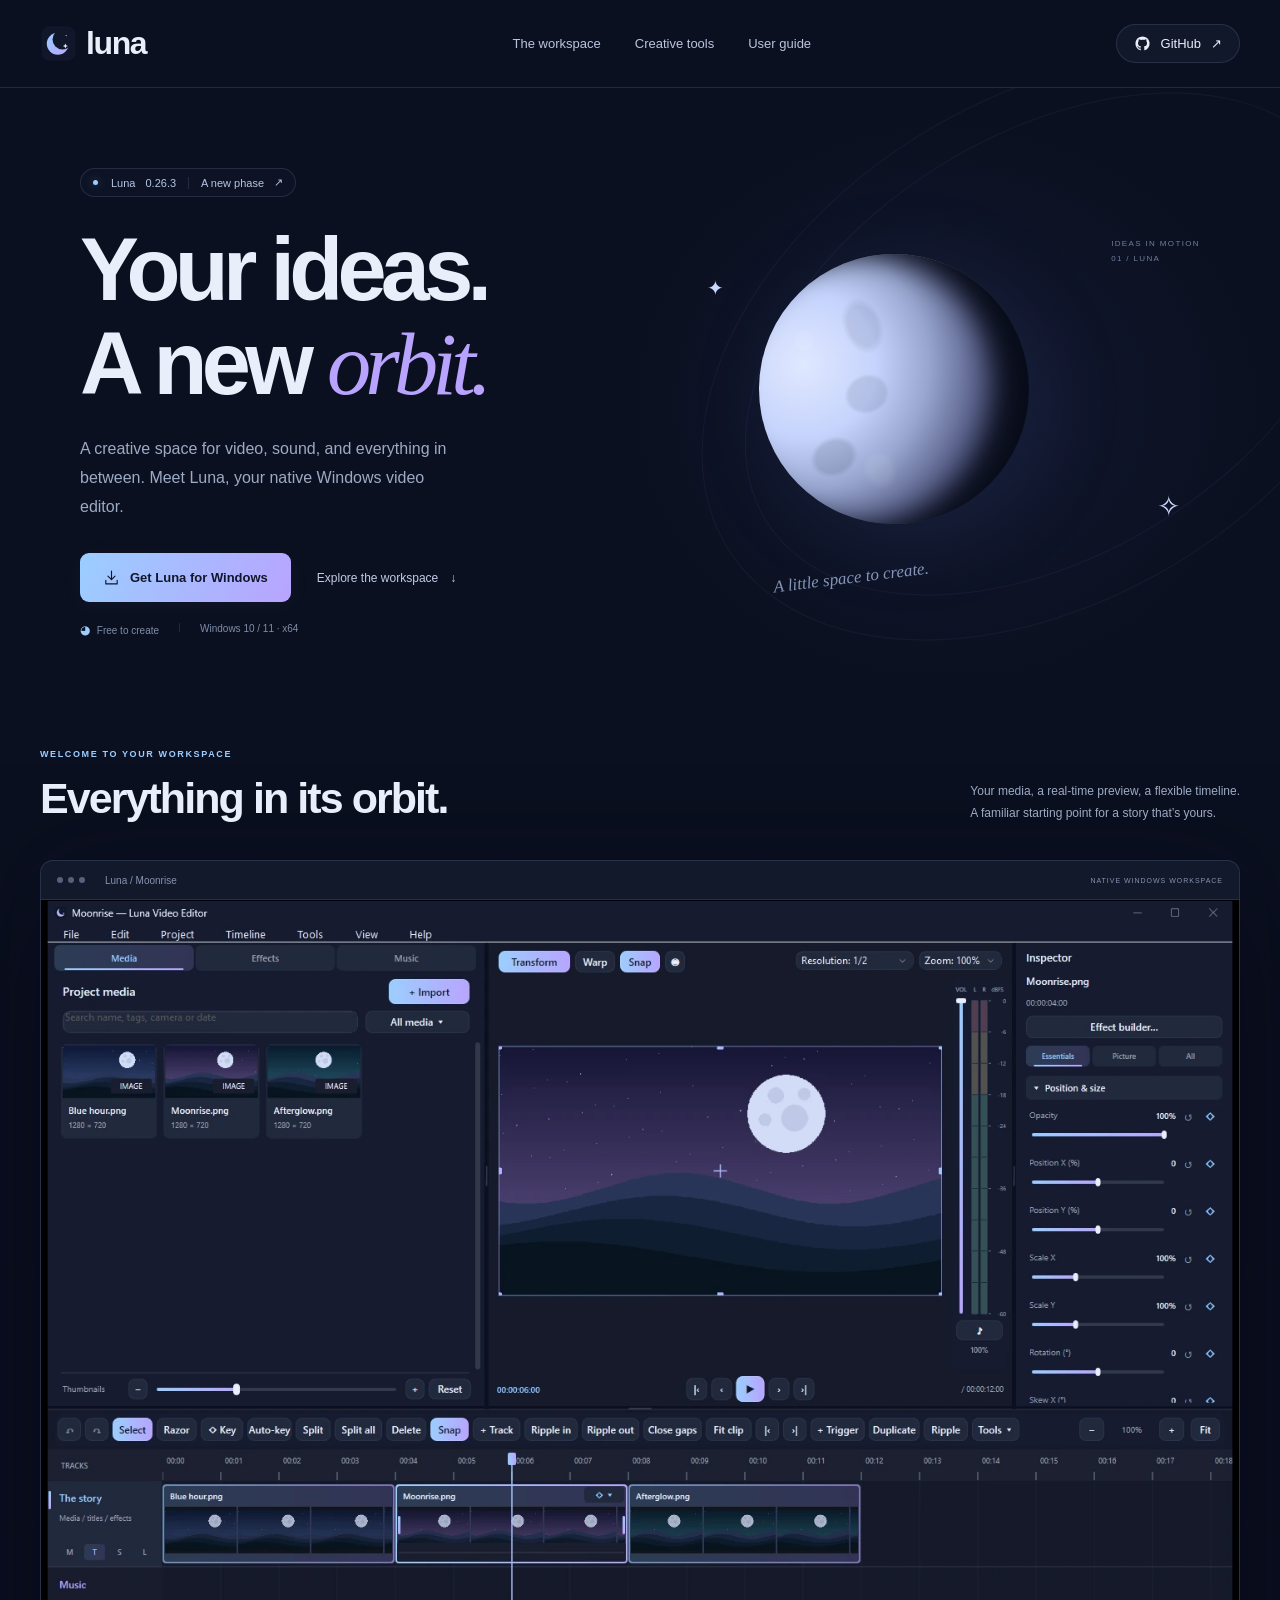
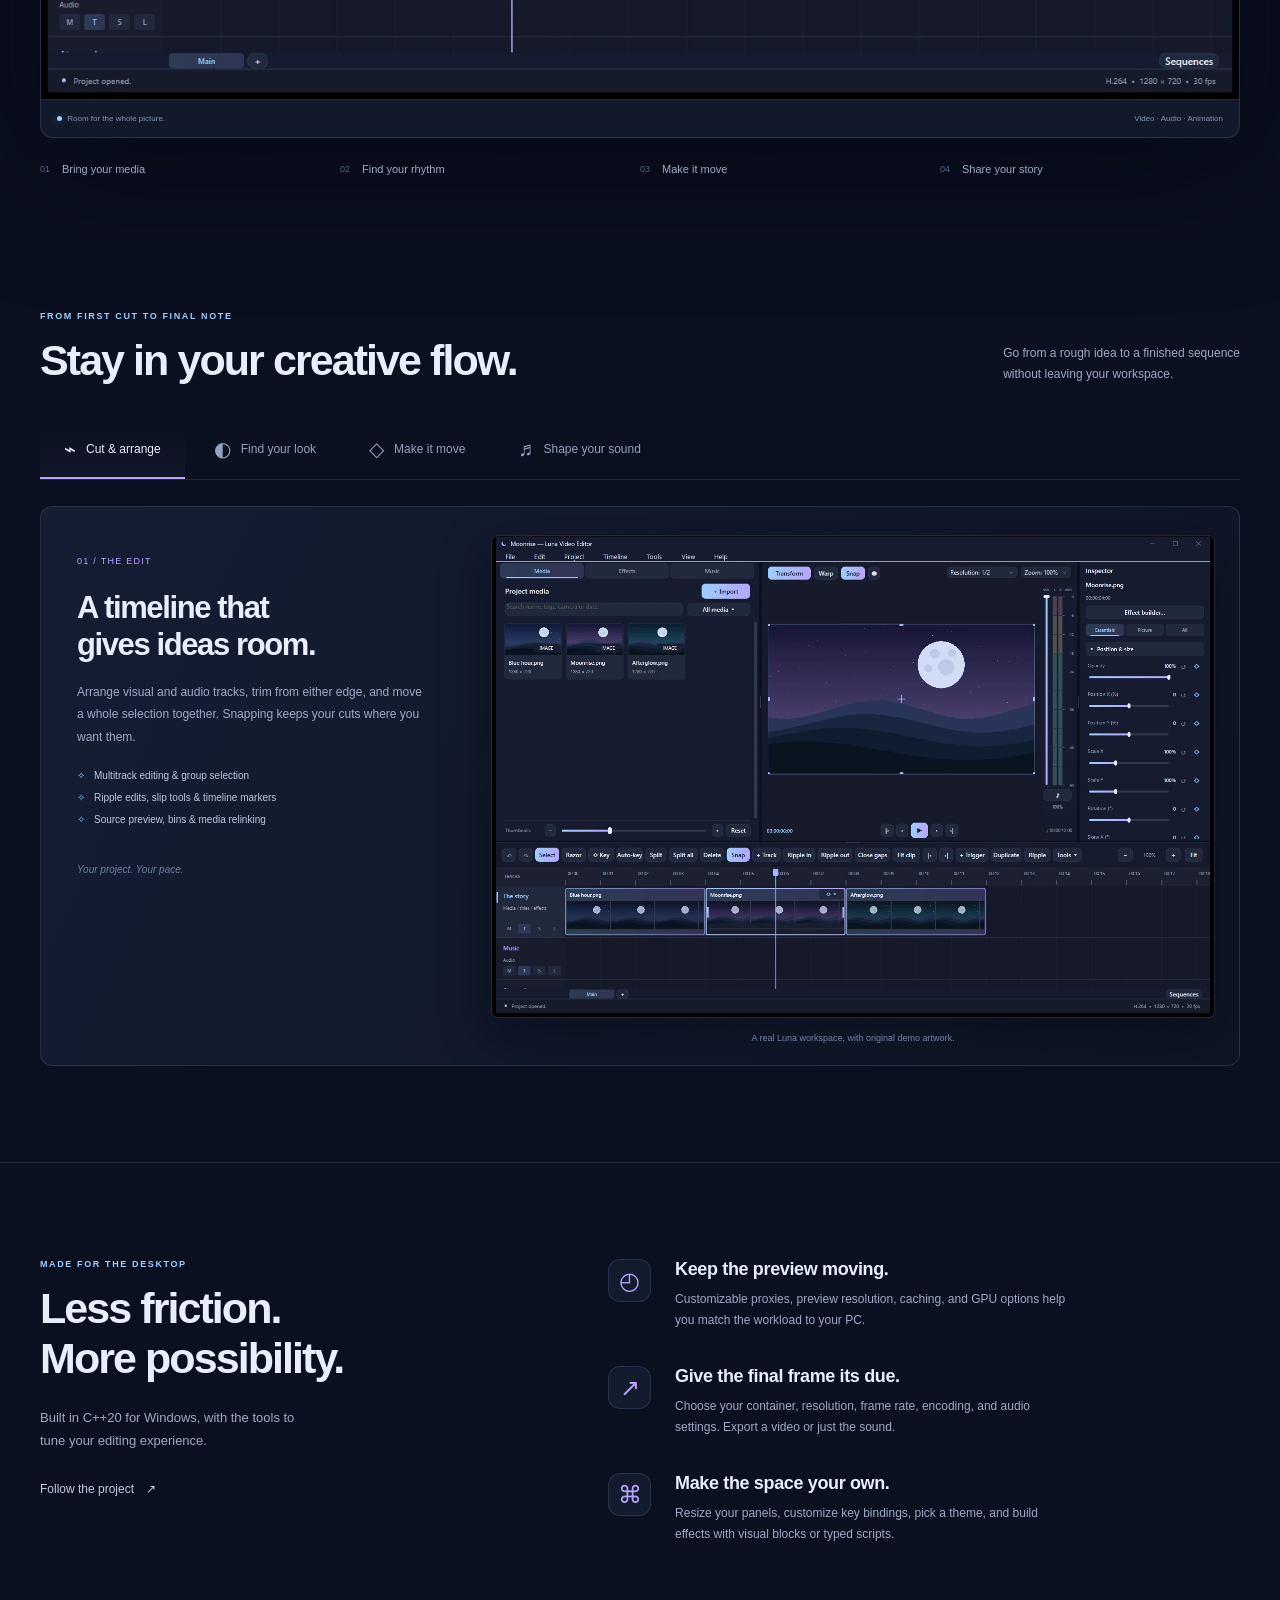
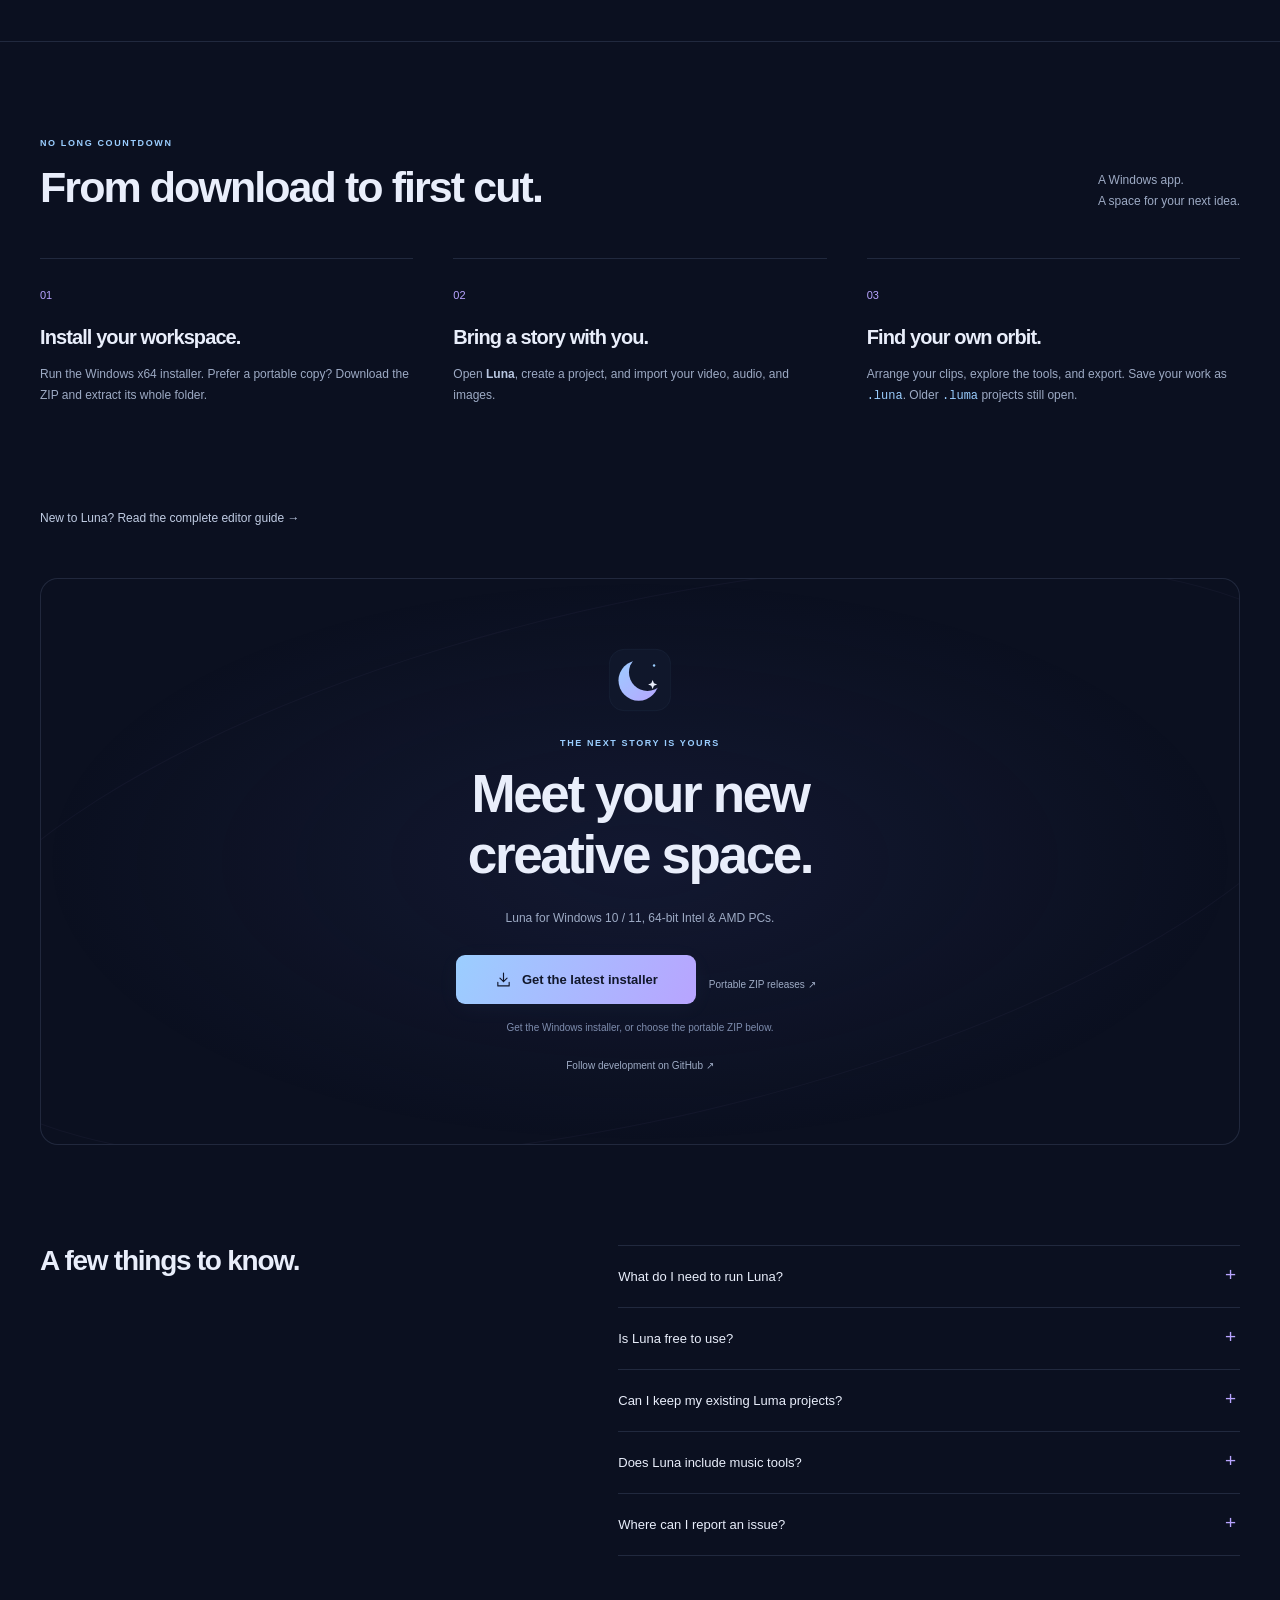
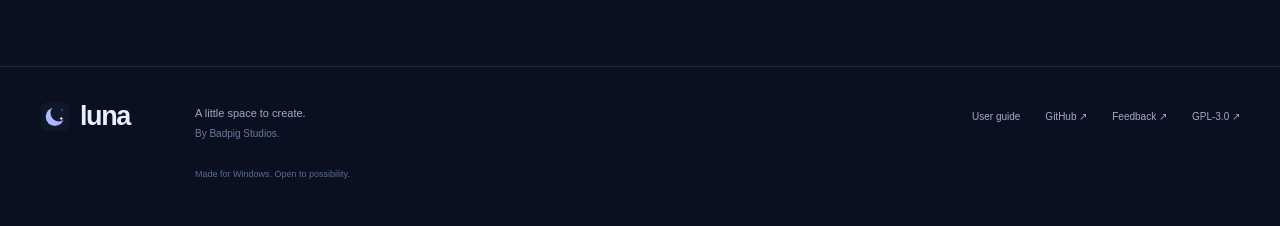
==== commit 5b027a05: "Document Luna 0.26.3 warp, mixer and updater controls" ====
--- a/website/index.html
+++ b/website/index.html
@@ -46,7 +46,7 @@
         <div class="hero-copy">
           <a class="release-pill" href="https://github.com/BadpigStudios/LunaEditor/releases">
             <span class="status-dot">
-            </span>Luna <span data-version>0.26.2</span>
+            </span>Luna <span data-version>0.26.3</span>
             <span class="pill-divider">
             </span> A new phase <span aria-hidden="true">↗</span>
           </a>
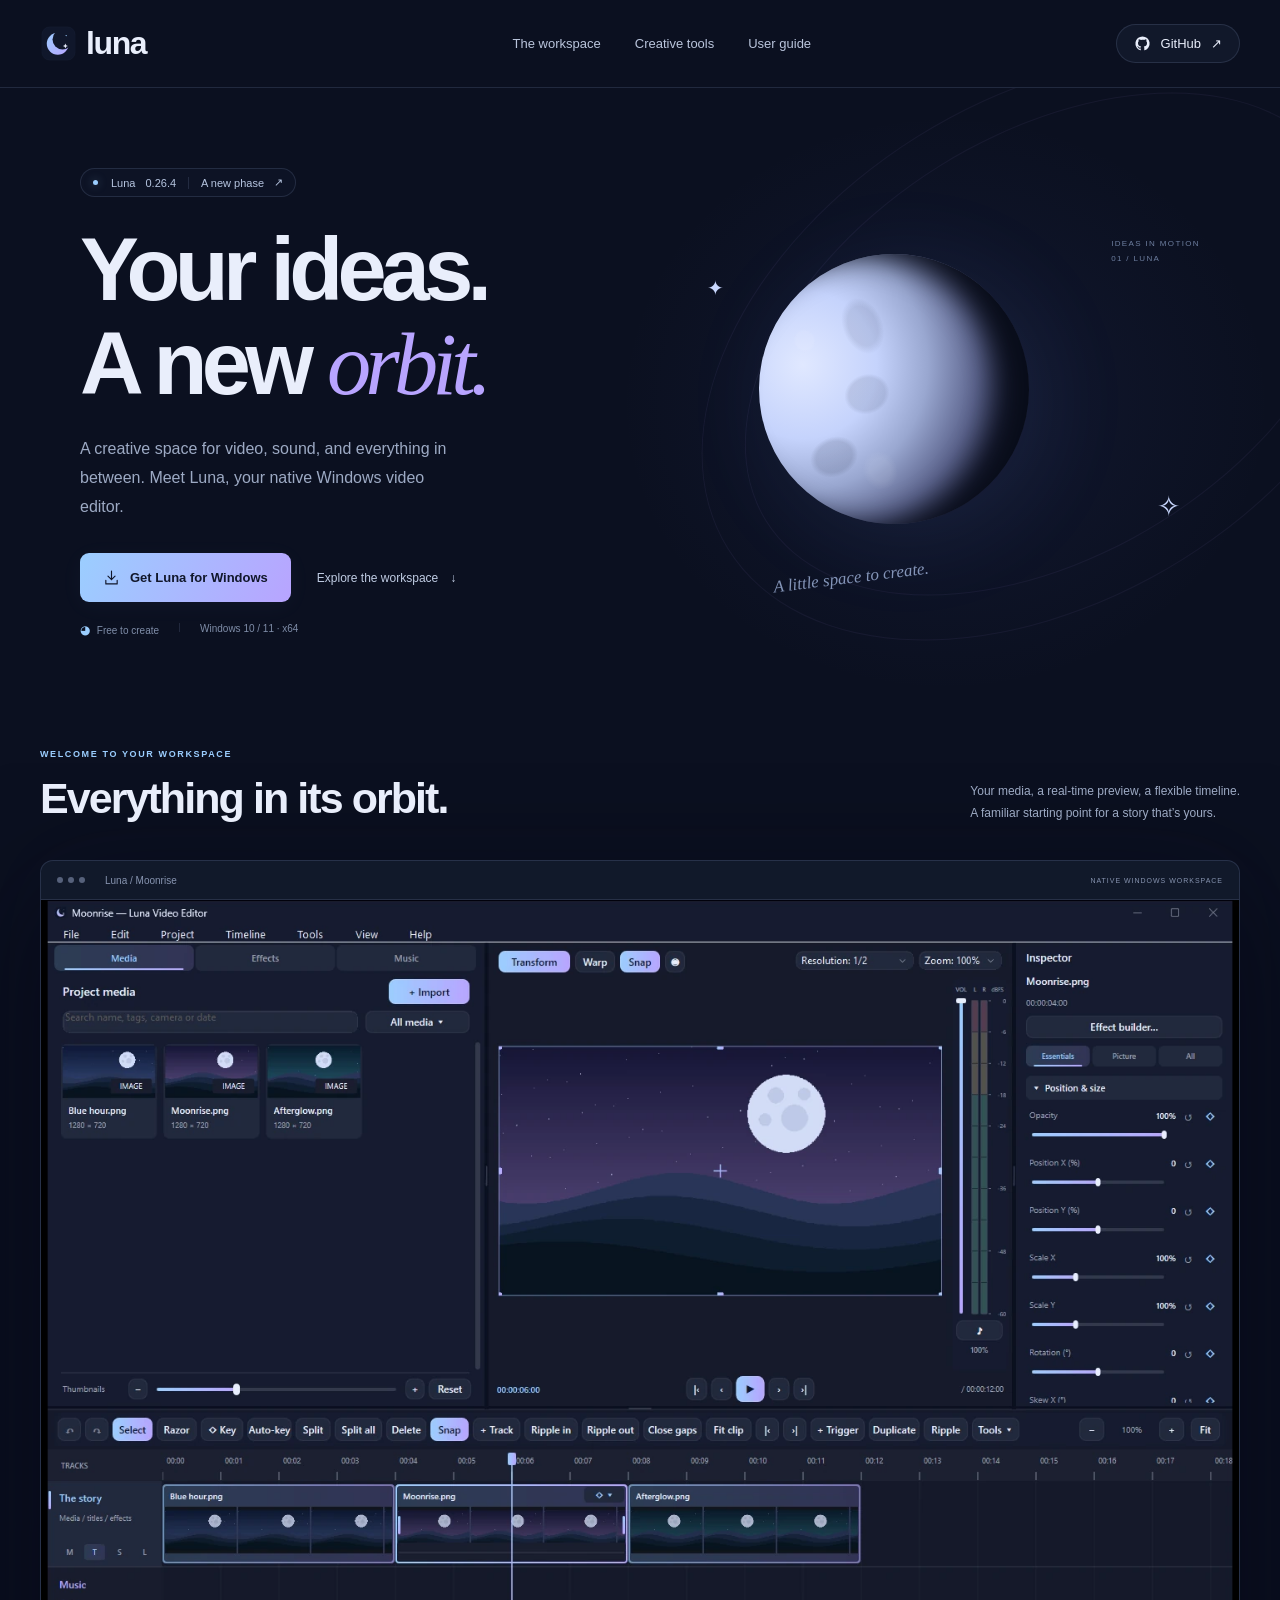
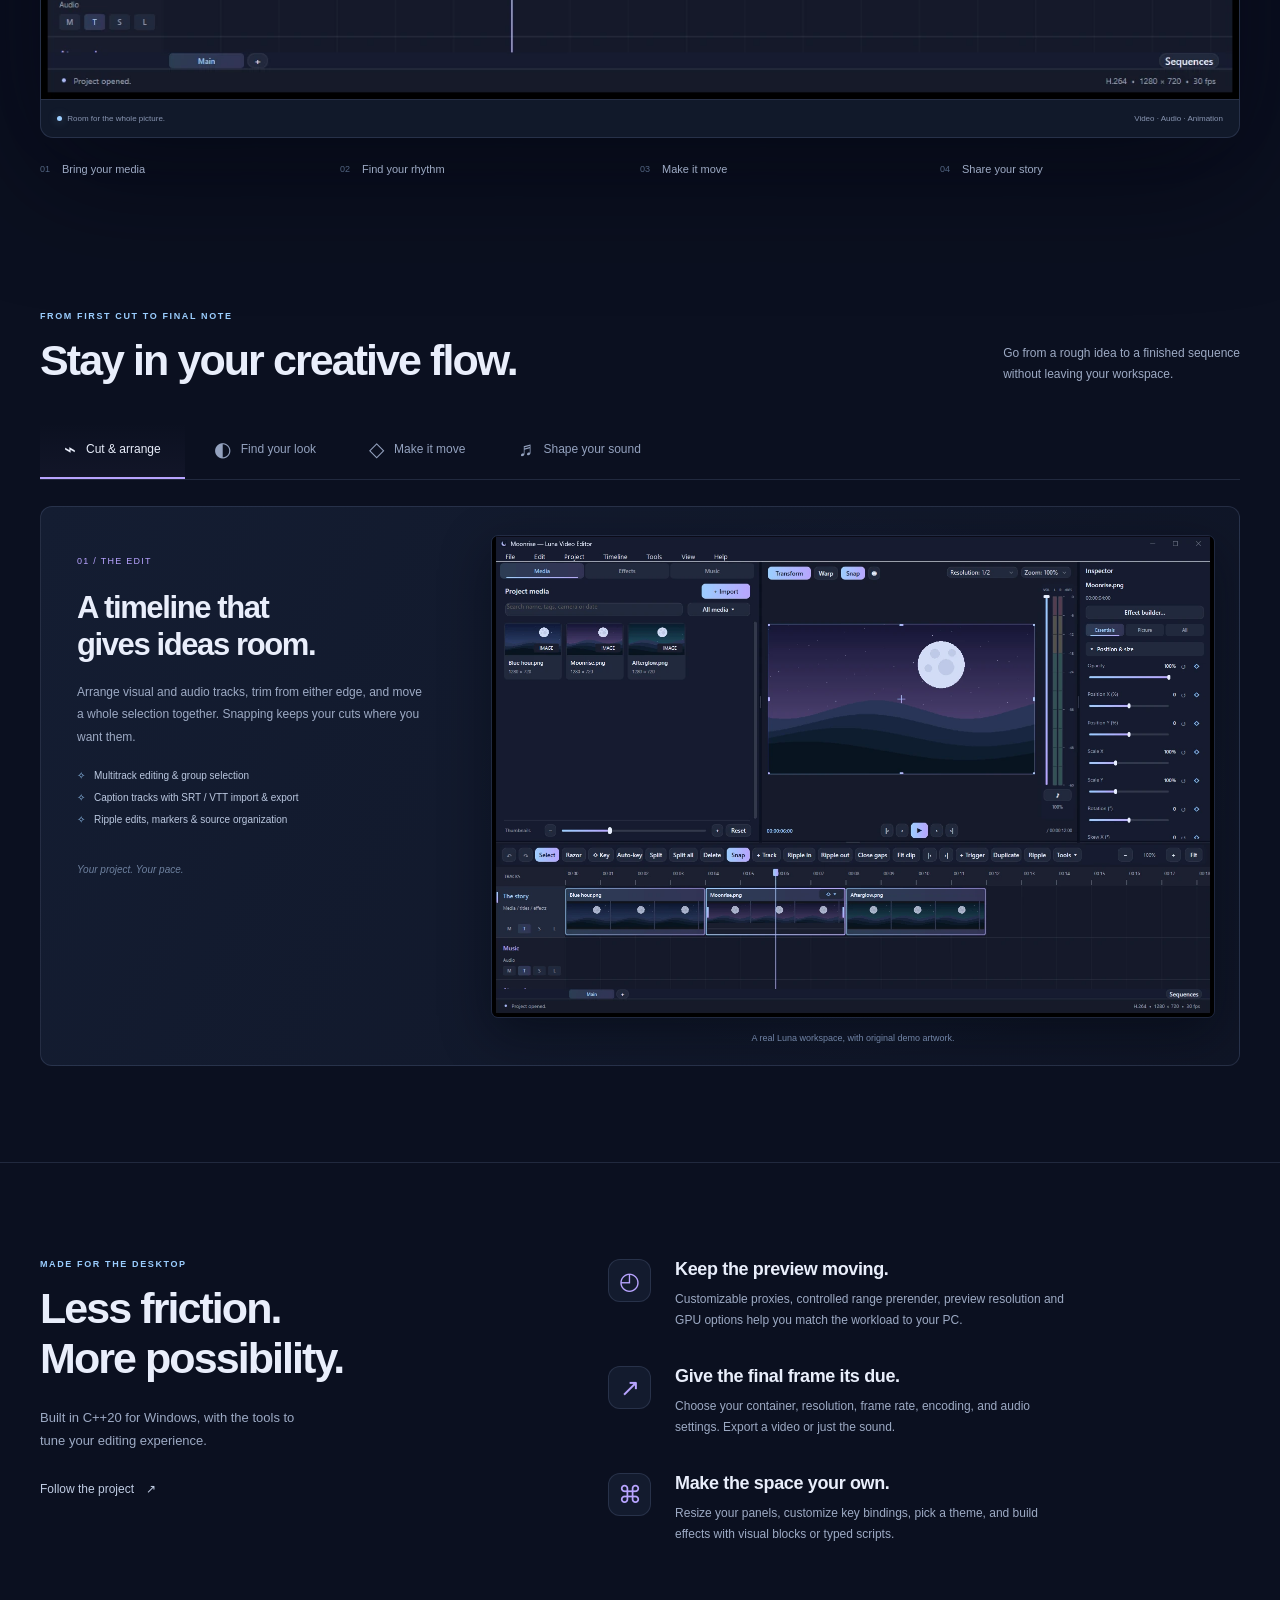
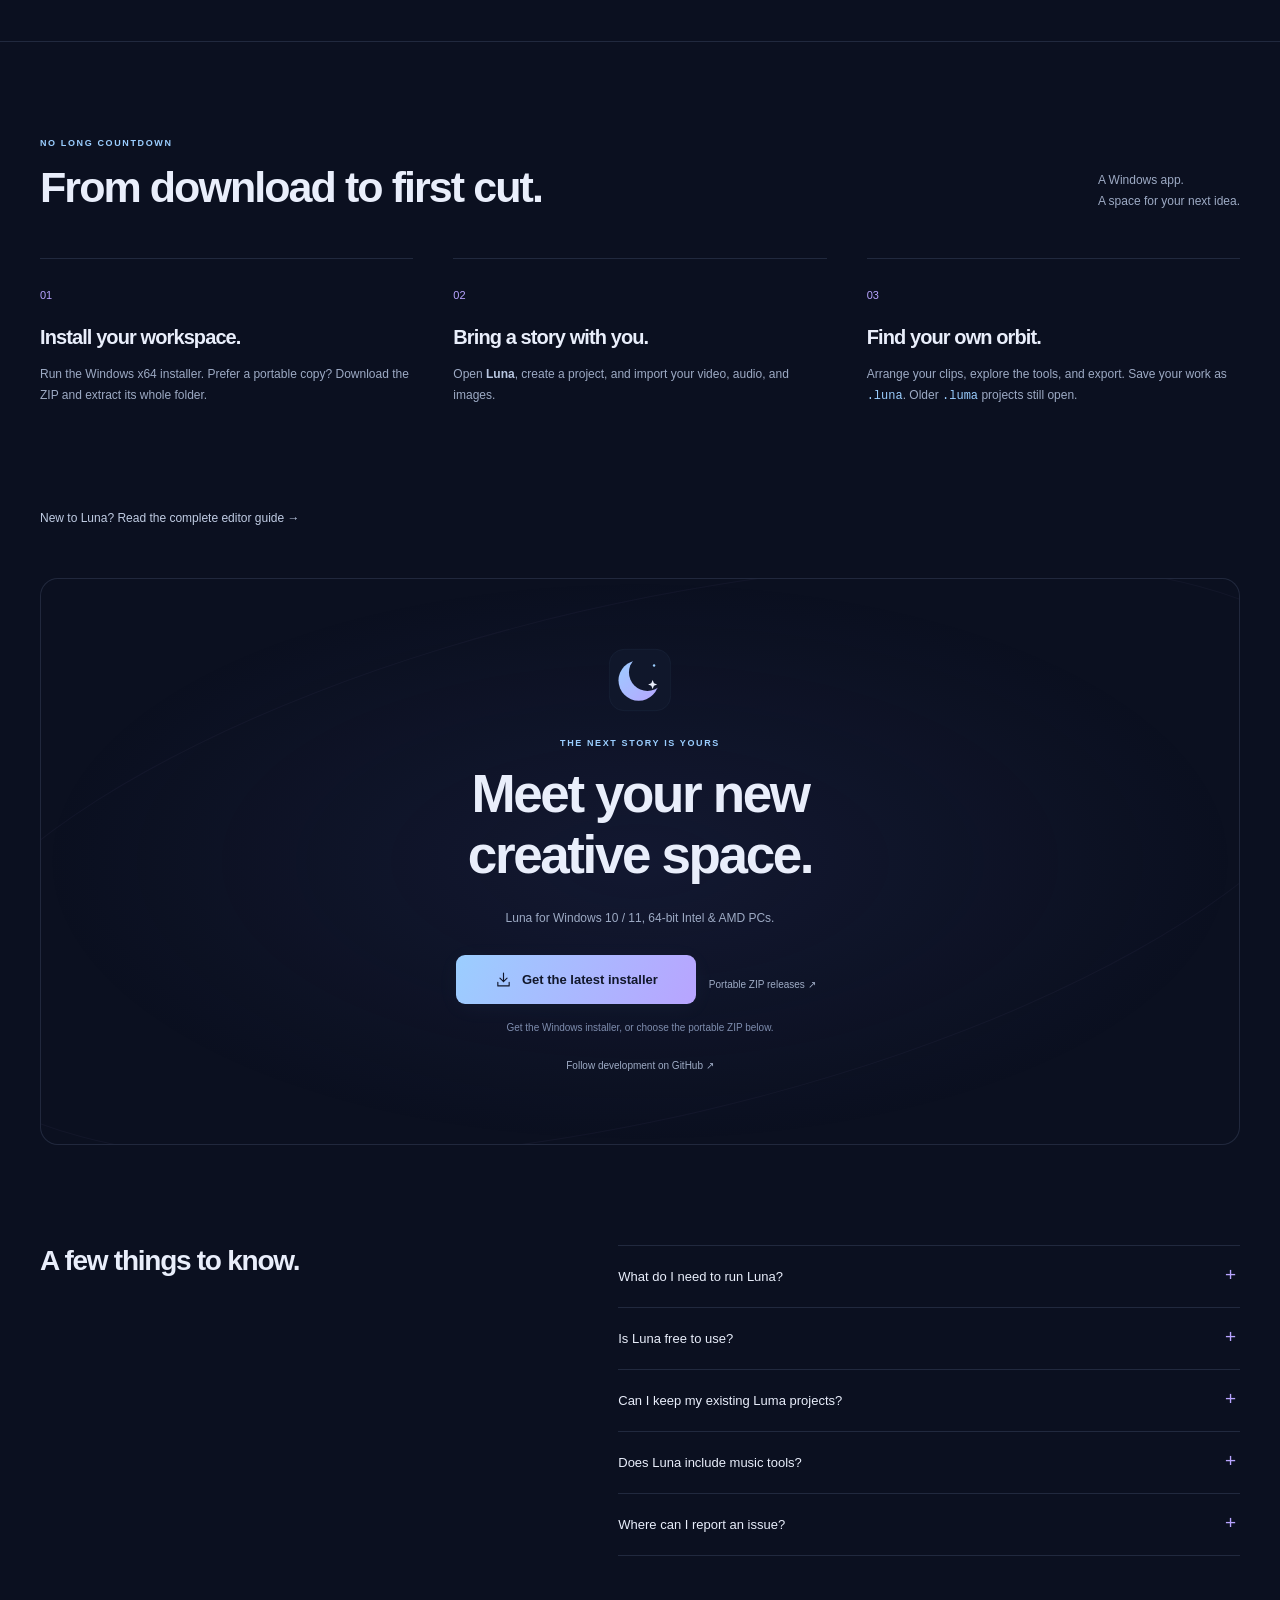
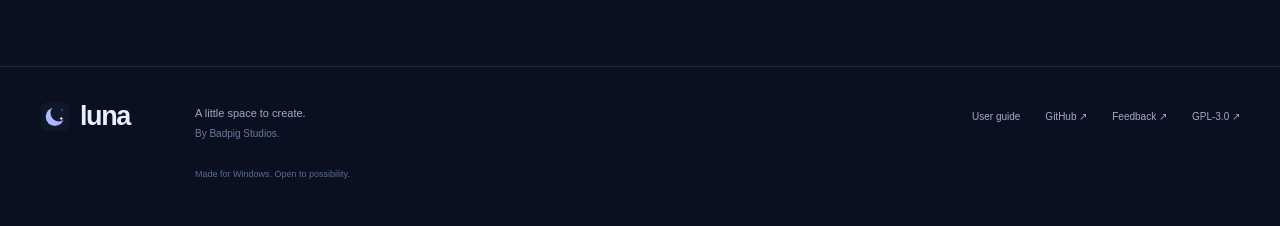
==== commit 92cf26a5: "Document Luna 0.26.4 captions, music ducking and prerender" ====
--- a/website/index.html
+++ b/website/index.html
@@ -46,7 +46,7 @@
         <div class="hero-copy">
           <a class="release-pill" href="https://github.com/BadpigStudios/LunaEditor/releases">
             <span class="status-dot">
-            </span>Luna <span data-version>0.26.3</span>
+            </span>Luna <span data-version>0.26.4</span>
             <span class="pill-divider">
             </span> A new phase <span aria-hidden="true">↗</span>
           </a>
@@ -143,8 +143,8 @@
             <p id="tool-description">Arrange visual and audio tracks, trim from either edge, and move a whole selection together. Snapping keeps your cuts where you want them.</p>
             <ul id="tool-details">
               <li>Multitrack editing &amp; group selection</li>
-              <li>Ripple edits, slip tools &amp; timeline markers</li>
-              <li>Source preview, bins &amp; media relinking</li>
+              <li>Caption tracks with SRT / VTT import &amp; export</li>
+              <li>Ripple edits, markers &amp; source organization</li>
             </ul>
             <span class="tool-footnote">Your project. Your pace.</span>
           </div>
@@ -167,7 +167,7 @@
             <span class="capability-icon" aria-hidden="true">◴</span>
             <div>
               <h3>Keep the preview moving.</h3>
-              <p>Customizable proxies, preview resolution, caching, and GPU options help you match the workload to your PC.</p>
+              <p>Customizable proxies, controlled range prerender, preview resolution and GPU options help you match the workload to your PC.</p>
             </div>
           </article>
           <article>
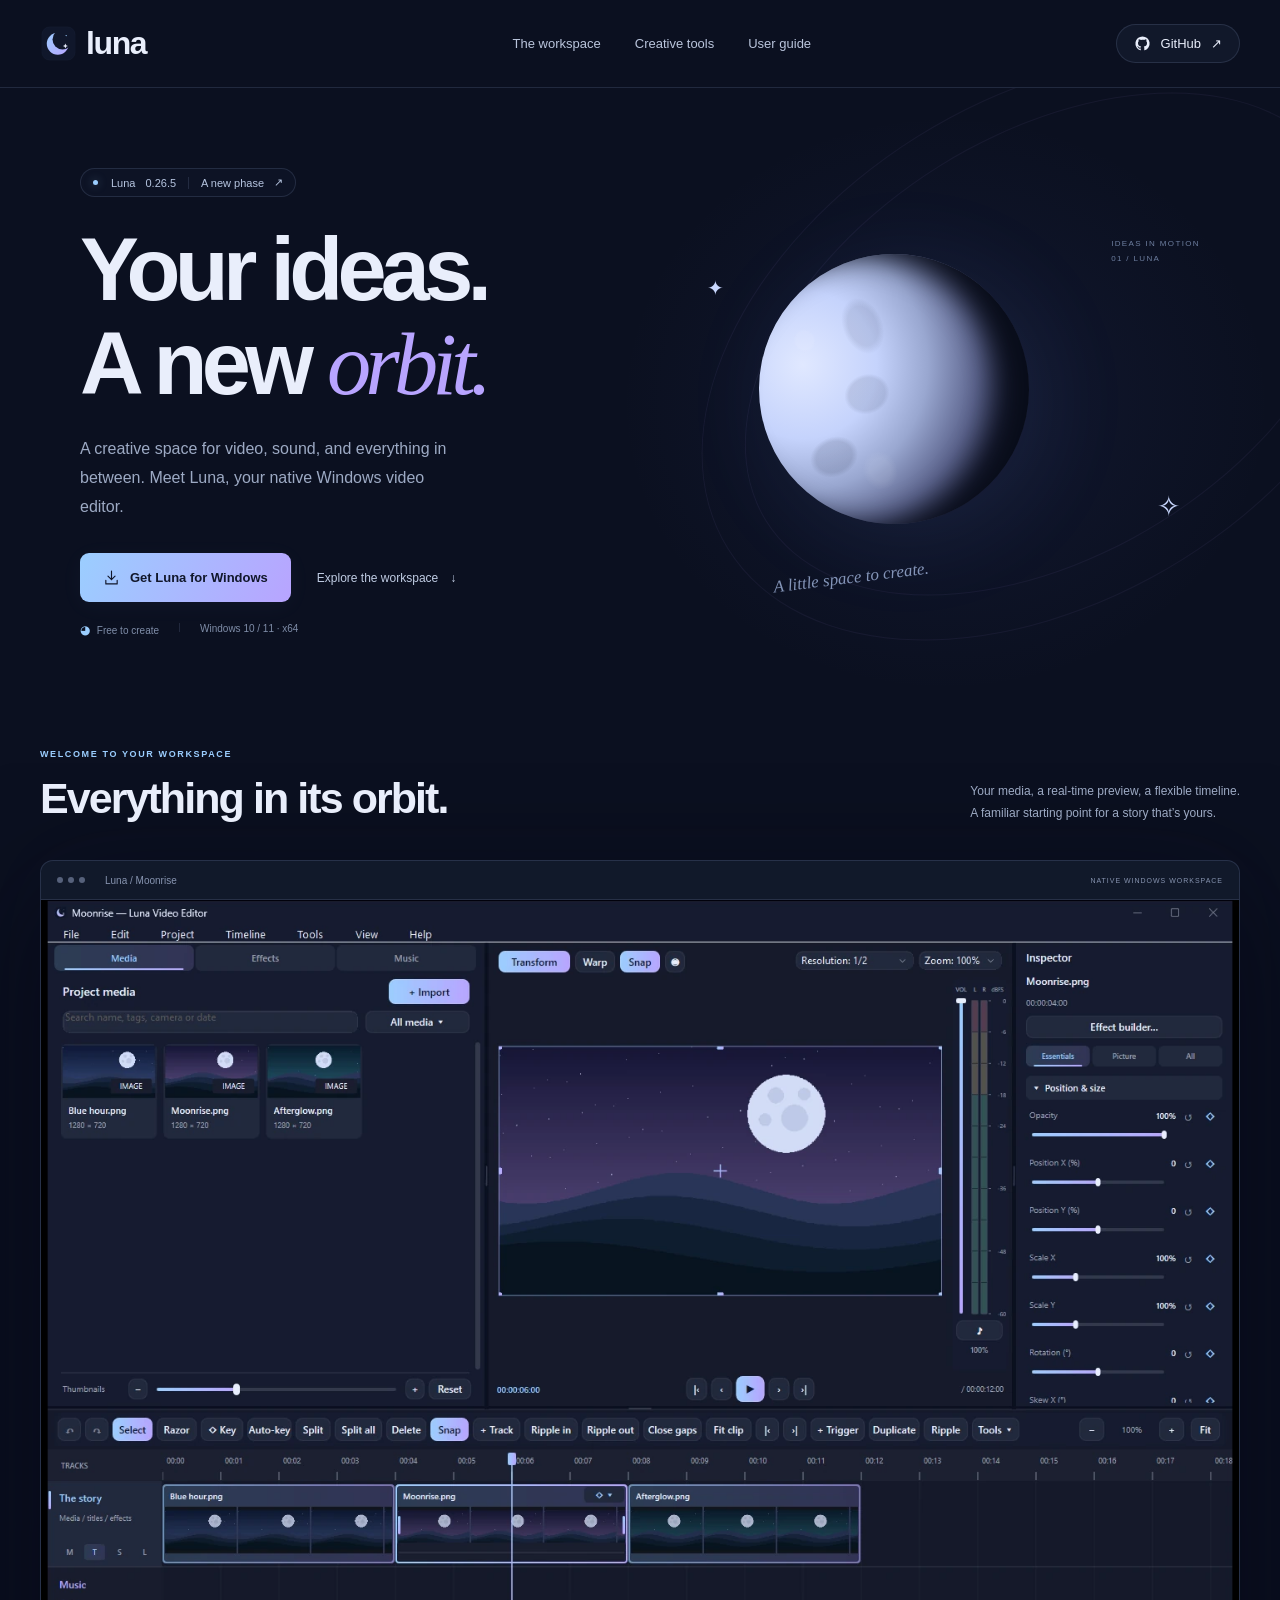
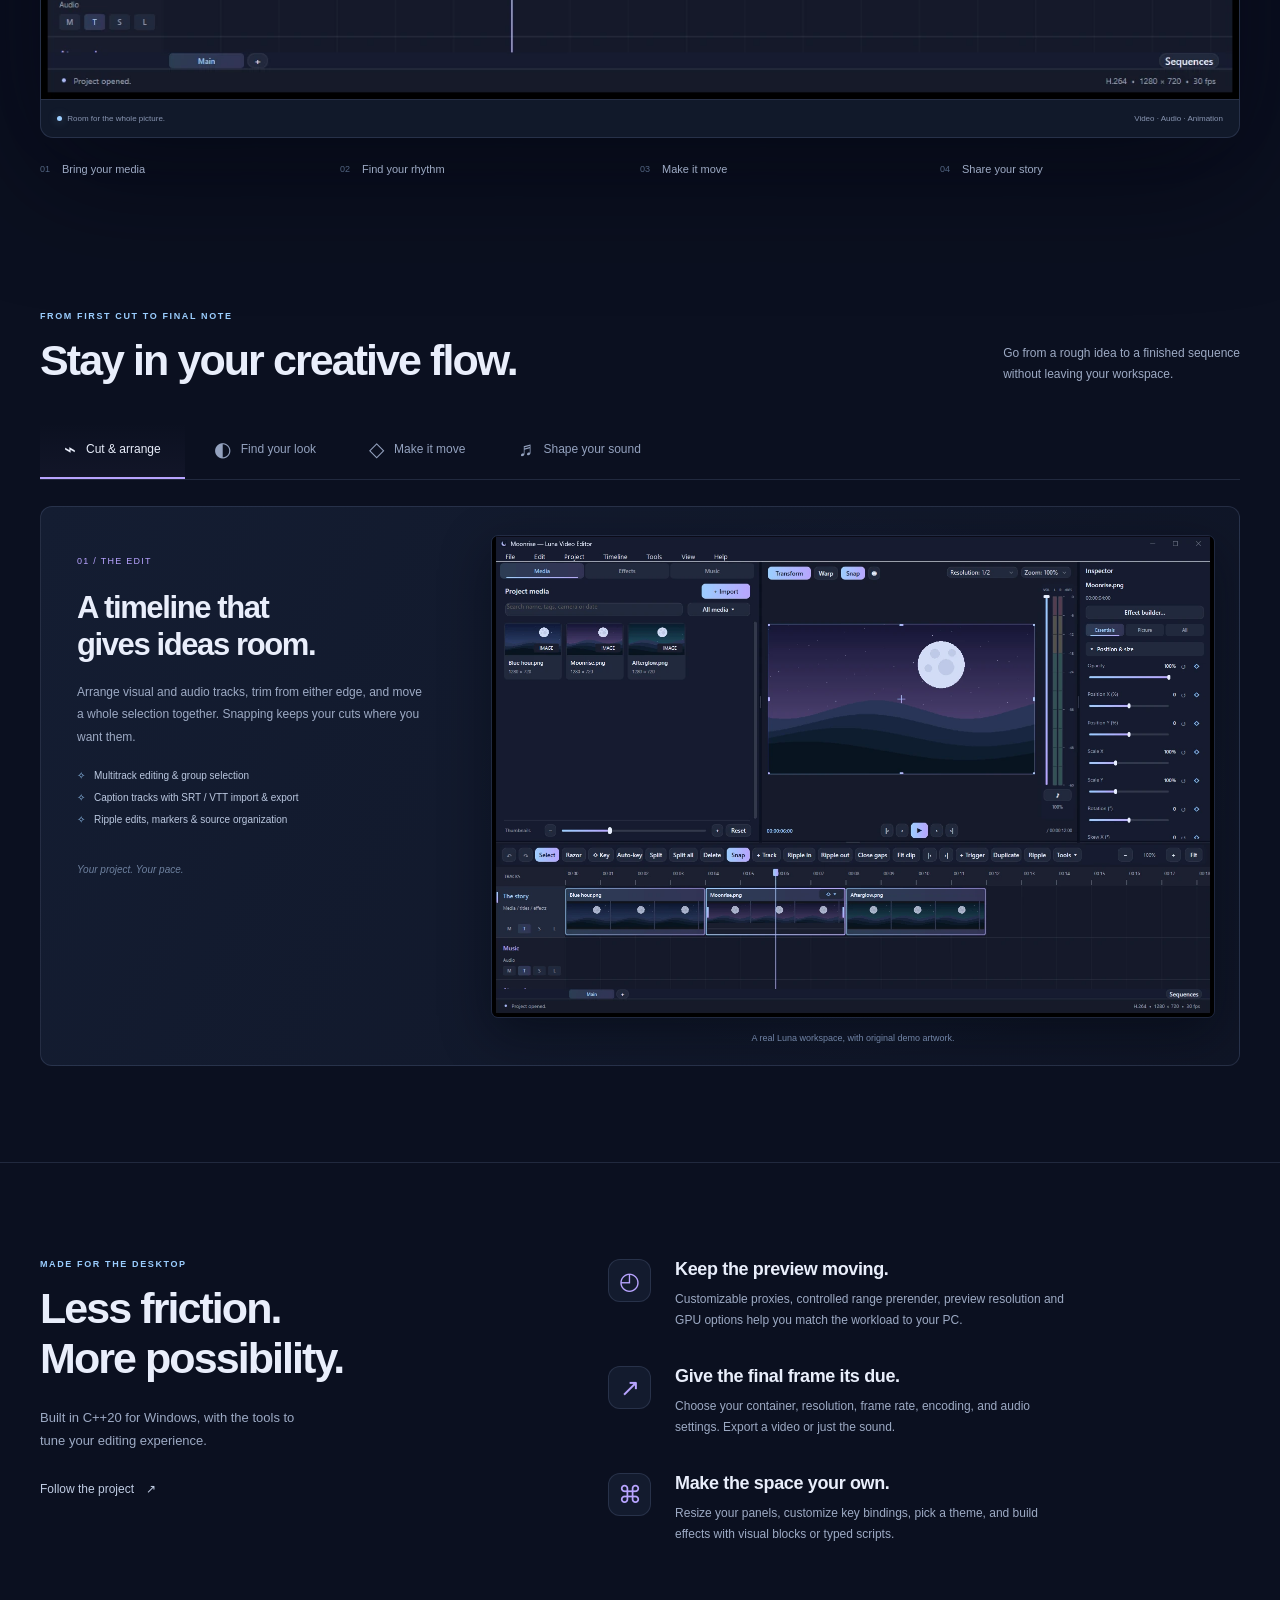
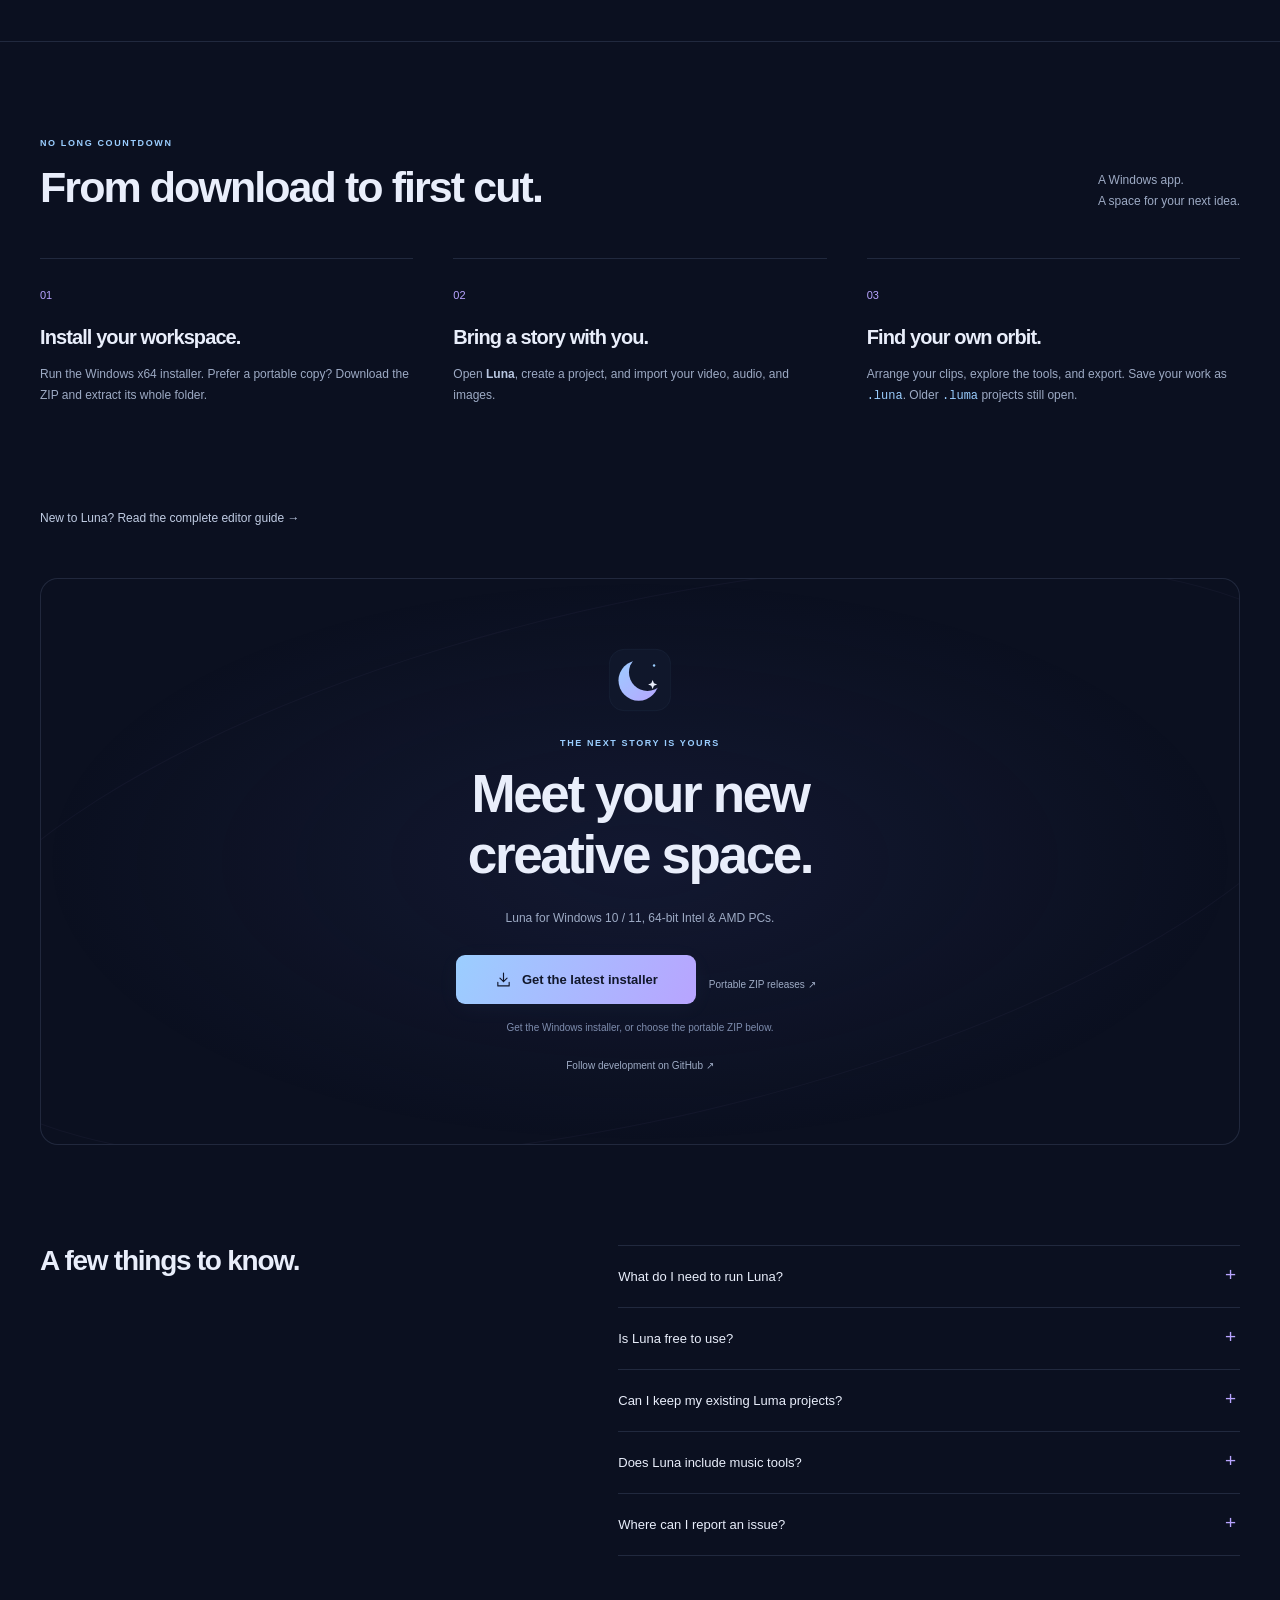
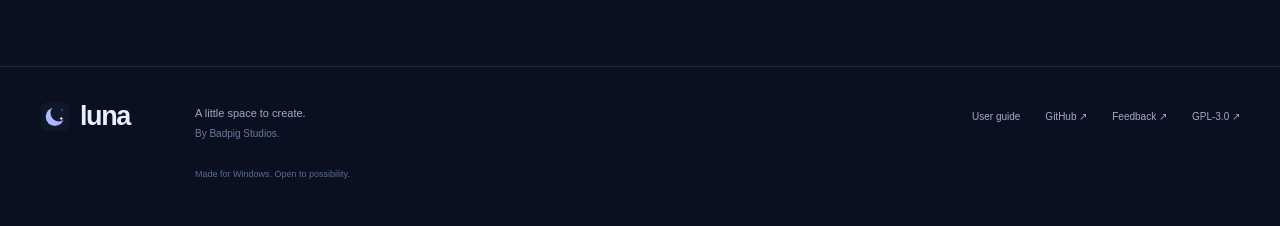
==== commit 337141eb: "Update Luna 0.26.5 guide for dense preview improvements" ====
--- a/website/index.html
+++ b/website/index.html
@@ -46,7 +46,7 @@
         <div class="hero-copy">
           <a class="release-pill" href="https://github.com/BadpigStudios/LunaEditor/releases">
             <span class="status-dot">
-            </span>Luna <span data-version>0.26.4</span>
+            </span>Luna <span data-version>0.26.5</span>
             <span class="pill-divider">
             </span> A new phase <span aria-hidden="true">↗</span>
           </a>
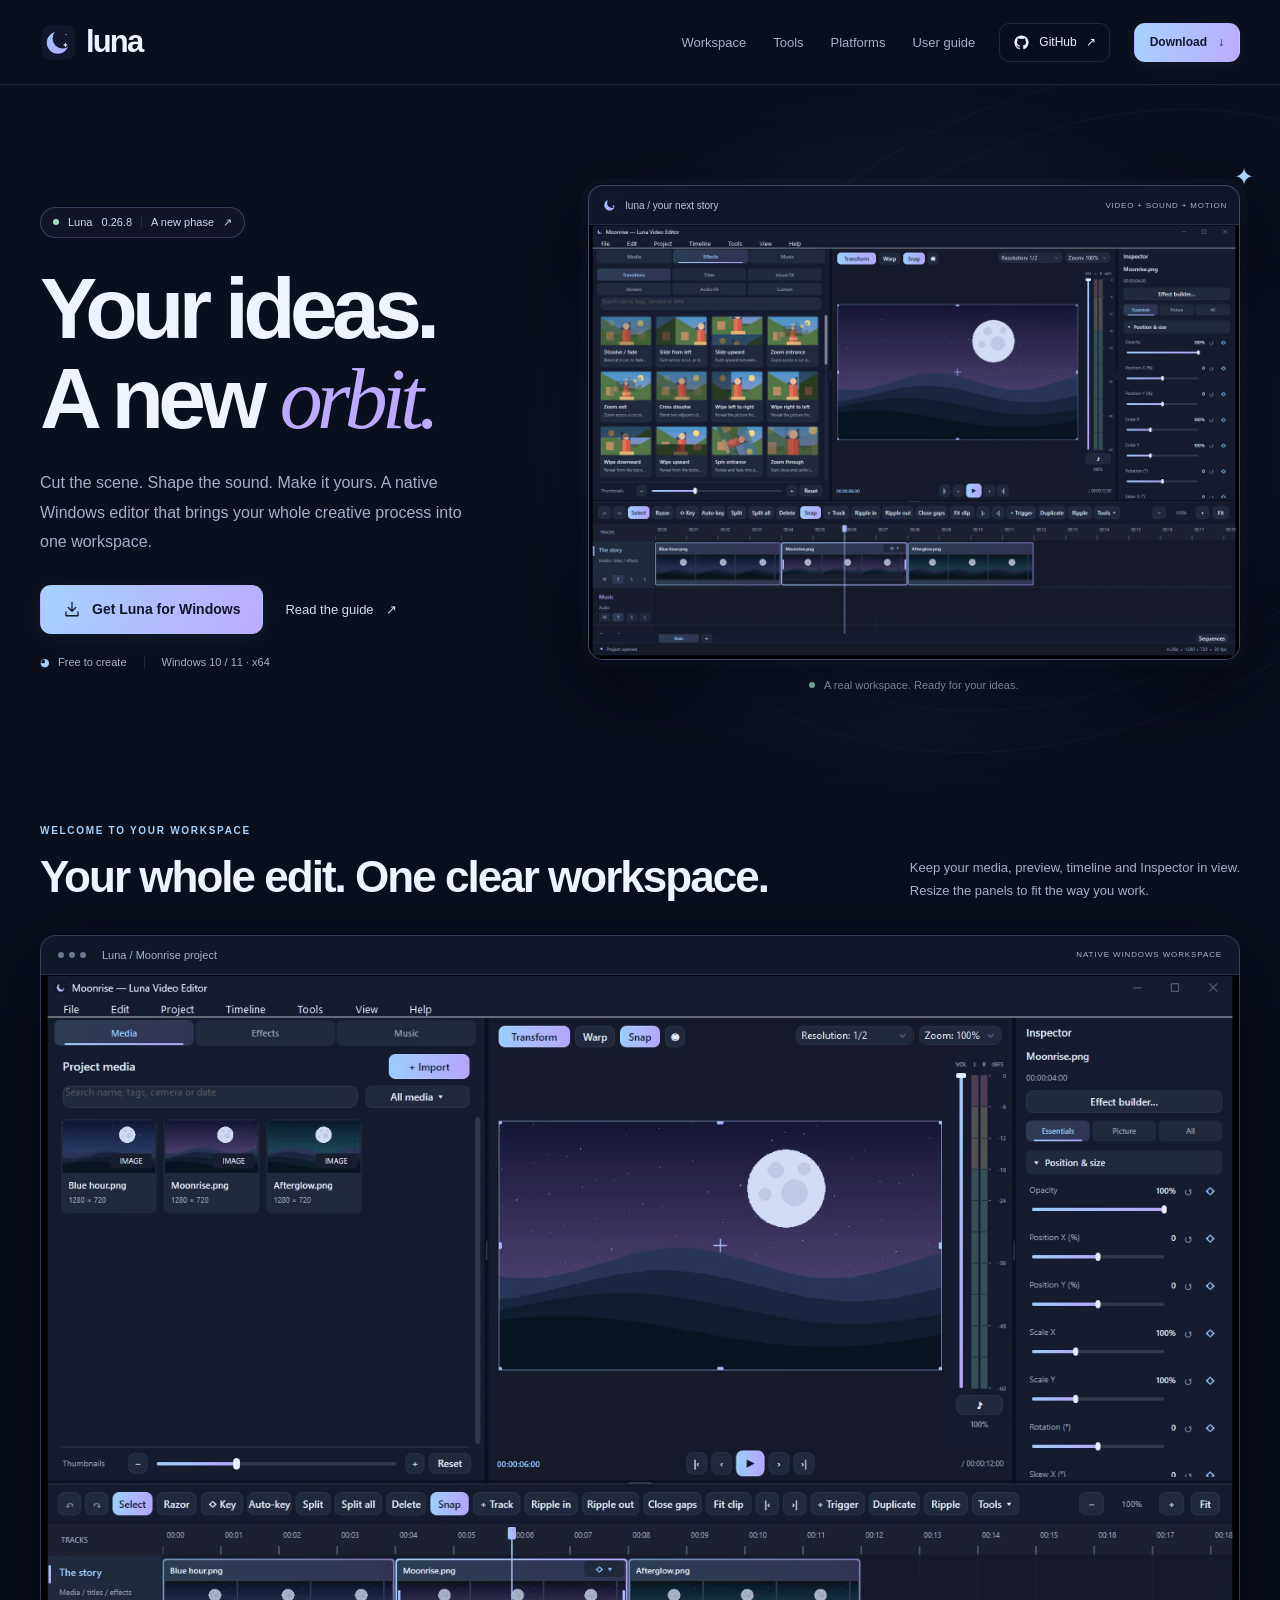
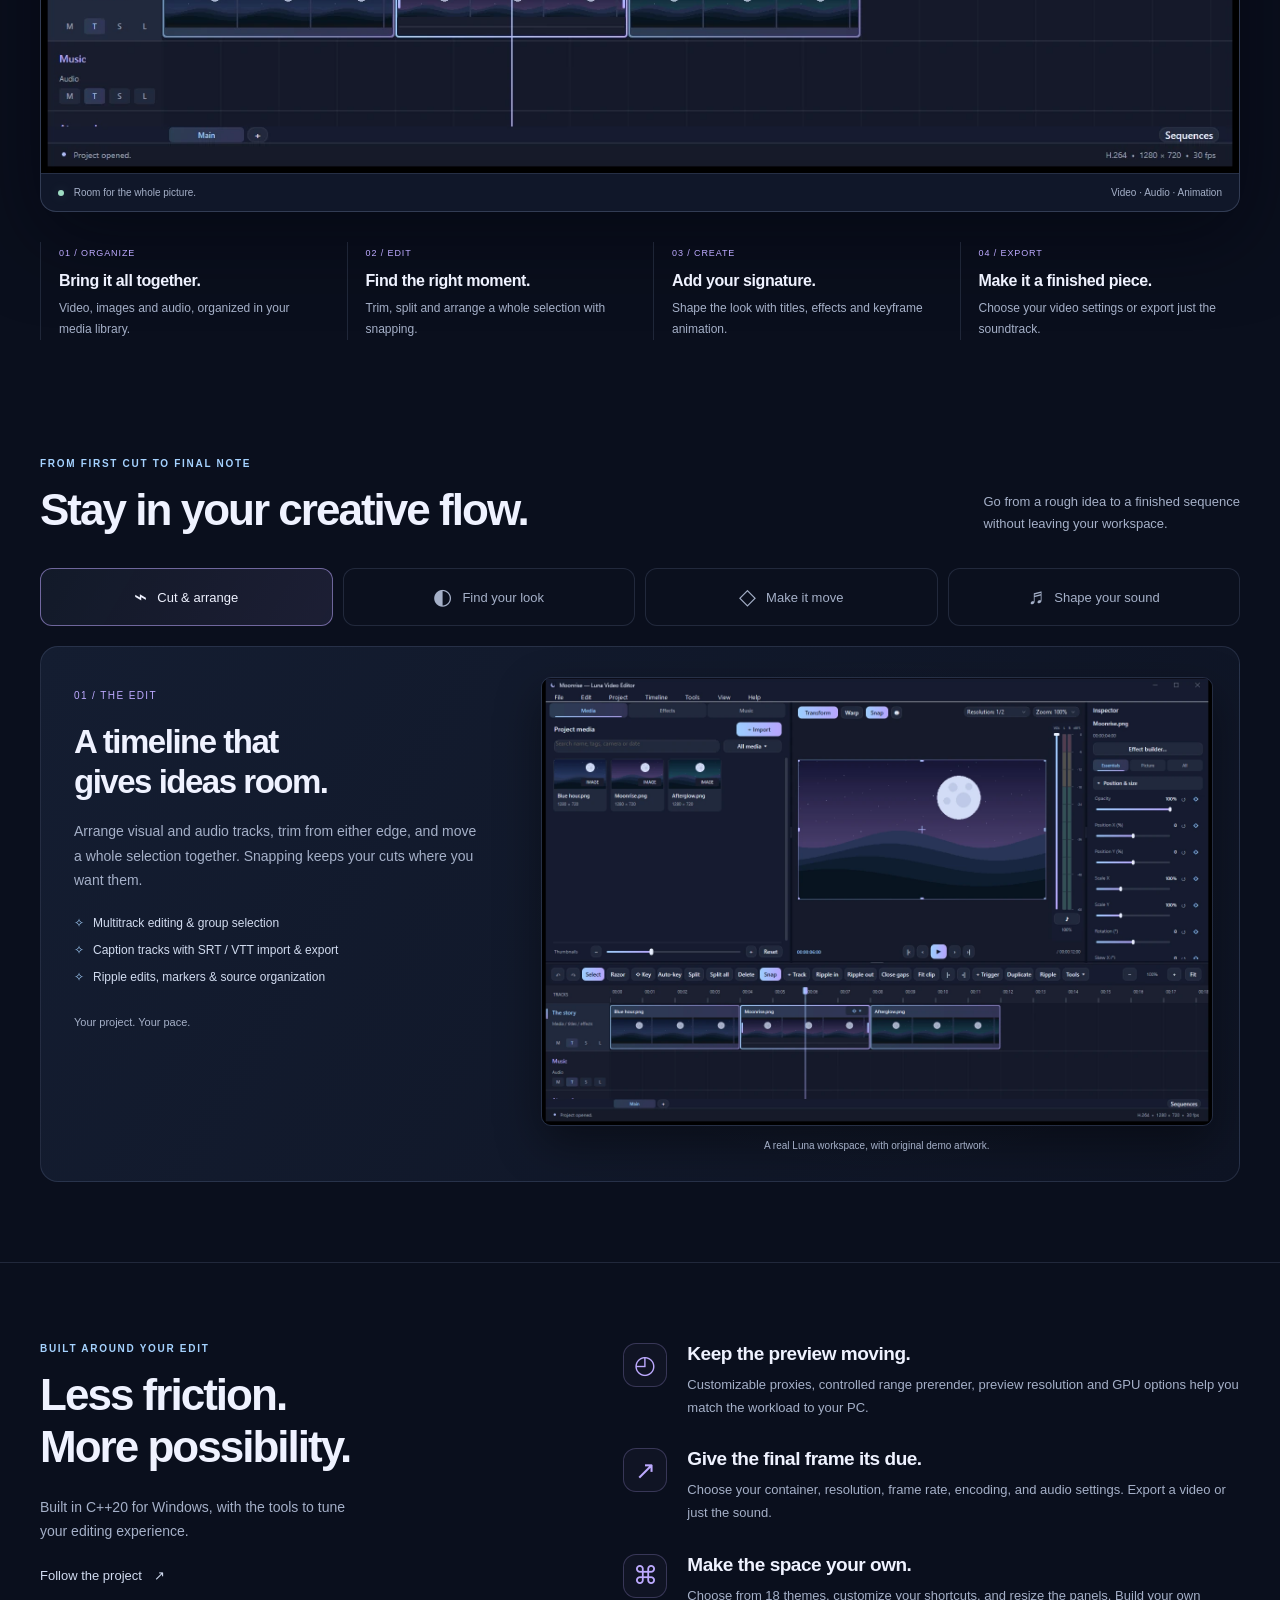
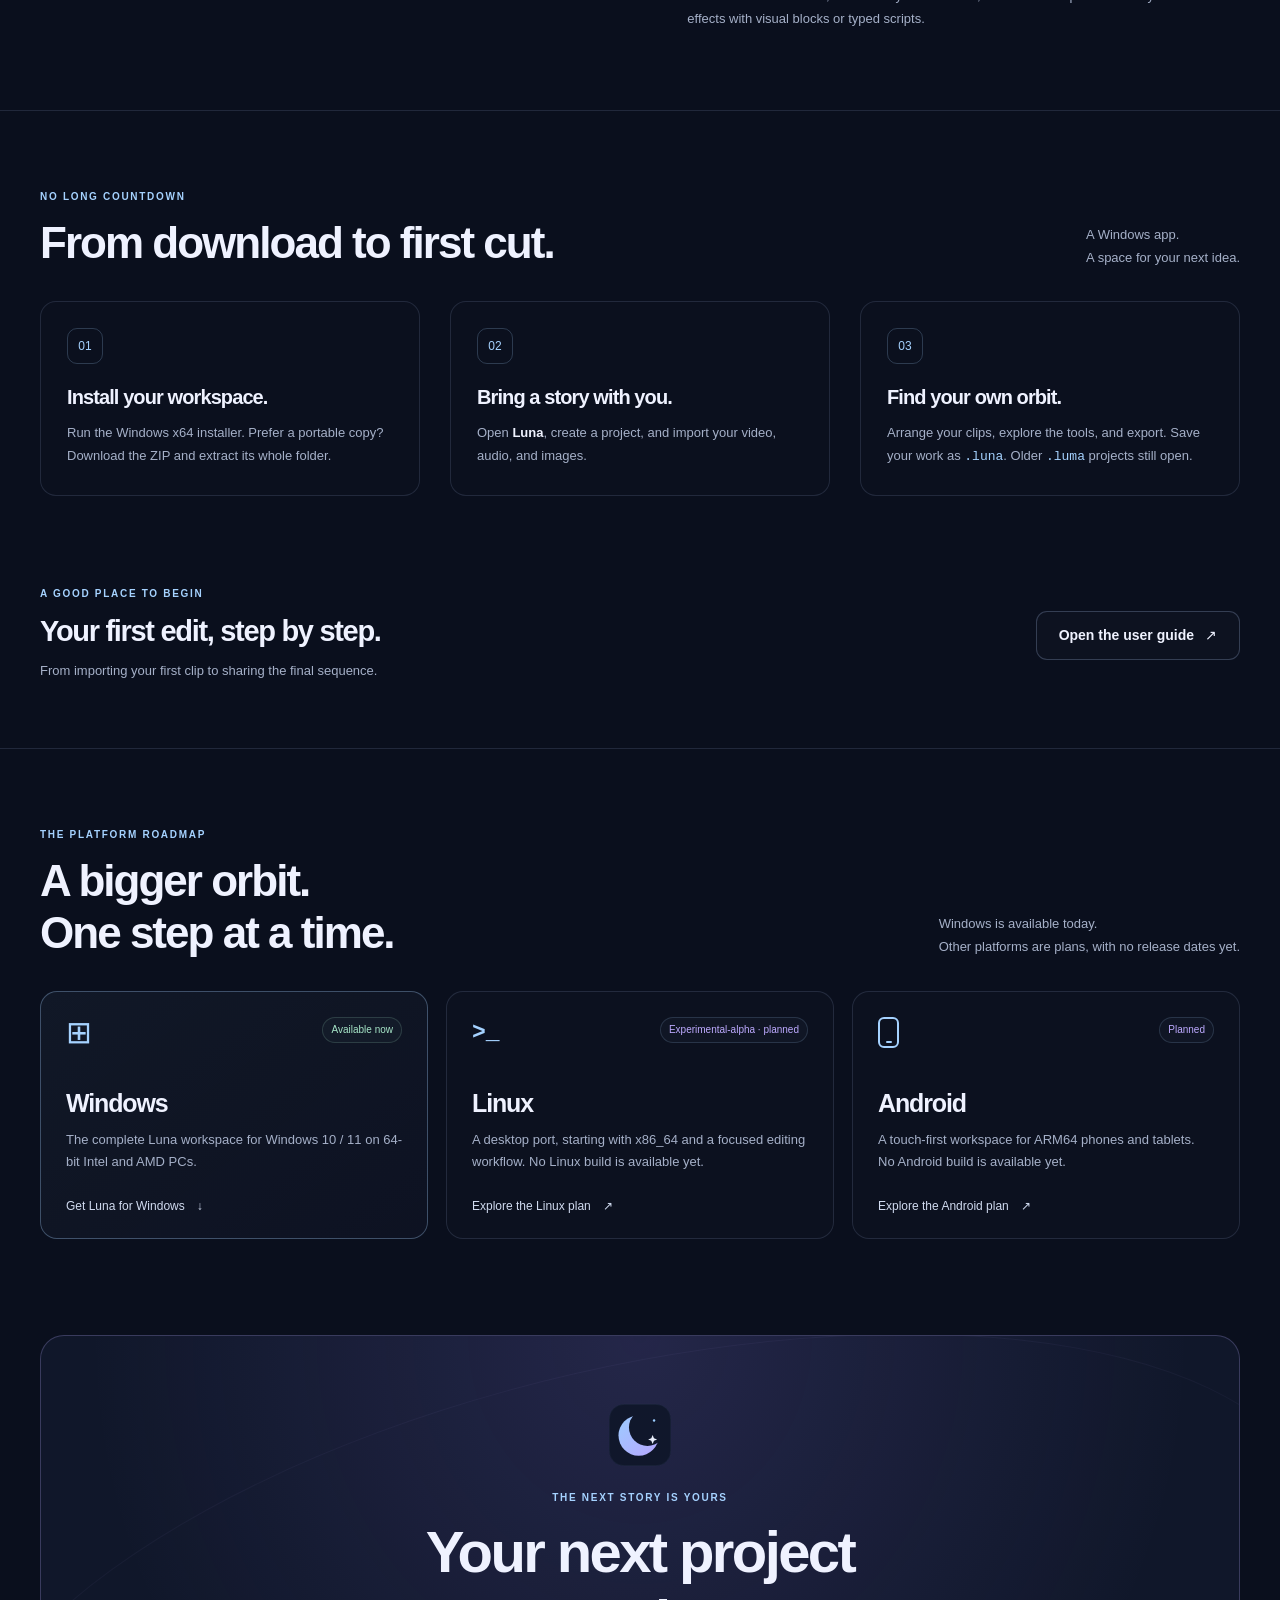
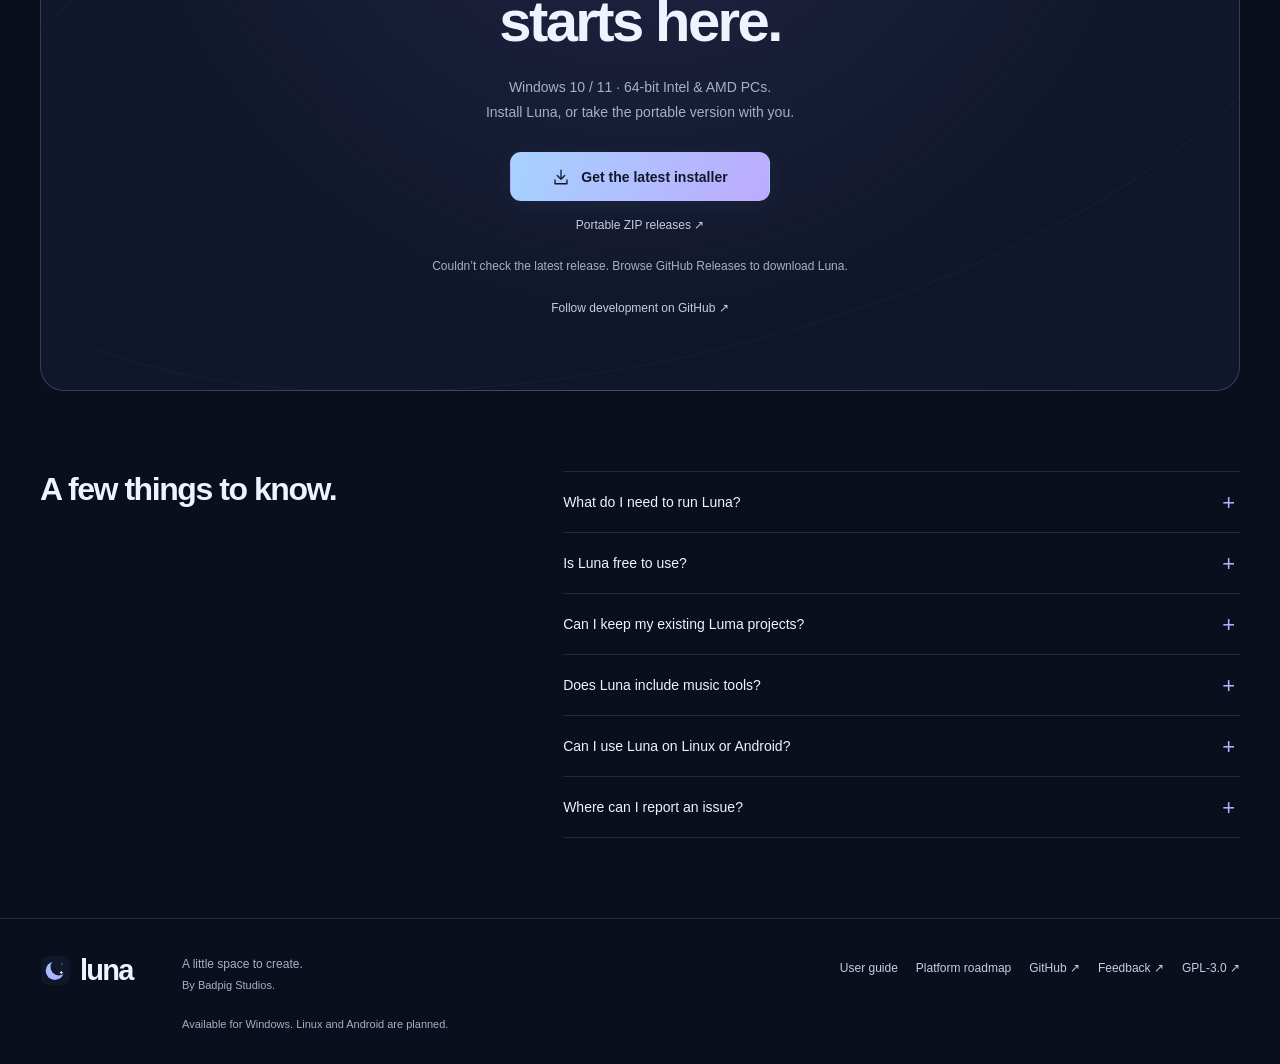
==== commit 978c299d: "Refresh website design and add platform planning overview" ====
--- a/website/index.html
+++ b/website/index.html
@@ -17,7 +17,7 @@
     <script src="app.js" defer>
     </script>
   </head>
-  <body>
+  <body class="home">
     <a class="skip-link" href="#main">Skip to content</a>
     <header class="header">
       <a class="wordmark" href="#" aria-label="Luna home">
@@ -25,8 +25,9 @@
         <span>luna</span>
       </a>
       <nav aria-label="Main navigation">
-        <a href="#workspace">The workspace</a>
-        <a href="#tools">Creative tools</a>
+        <a href="#workspace">Workspace</a>
+        <a href="#tools">Tools</a>
+        <a href="#platforms">Platforms</a>
         <a href="user-guide.html">User guide</a>
       </nav>
       <a class="nav-github" href="https://github.com/BadpigStudios/LunaEditor" aria-label="Luna project on GitHub">
@@ -36,6 +37,7 @@
         <span>GitHub</span>
         <span aria-hidden="true">↗</span>
       </a>
+      <a class="button primary nav-download" data-installer-link href="https://github.com/BadpigStudios/LunaEditor/releases">Download <span aria-hidden="true">↓</span></a>
     </header>
     <main id="main">
       <section class="hero" aria-labelledby="hero-title">
@@ -46,19 +48,19 @@
         <div class="hero-copy">
           <a class="release-pill" href="https://github.com/BadpigStudios/LunaEditor/releases">
             <span class="status-dot">
-            </span>Luna <span data-version>0.26.5</span>
+            </span>Luna <span data-version>0.26.8</span>
             <span class="pill-divider">
             </span> A new phase <span aria-hidden="true">↗</span>
           </a>
           <h1 id="hero-title">Your ideas.<br>A new <em>orbit.</em>
           </h1>
-          <p>A creative space for video, sound, and everything in between. Meet Luna, your native Windows video editor.</p>
+          <p>Cut the scene. Shape the sound. Make it yours. A native Windows editor that brings your whole creative process into one workspace.</p>
           <div class="hero-actions">
-            <a class="button primary" id="hero-download" href="https://github.com/BadpigStudios/LunaEditor/releases/latest">
+            <a class="button primary" id="hero-download" data-installer-link href="https://github.com/BadpigStudios/LunaEditor/releases/latest">
               <svg viewBox="0 0 24 24" aria-hidden="true">
                 <path d="M12 3v12m-5-5 5 5 5-5M4 16v5h16v-5"/>
               </svg>Get Luna for Windows</a>
-            <a class="text-link" href="#workspace">Explore the workspace <span aria-hidden="true">↓</span>
+            <a class="text-link" href="user-guide.html">Read the guide <span aria-hidden="true">↗</span>
             </a>
           </div>
           <div class="hero-facts">
@@ -67,24 +69,23 @@
             <span>Windows 10 / 11 · x64</span>
           </div>
         </div>
-        <div class="hero-visual" aria-hidden="true">
-          <div class="moon-glow">
-          </div>
-          <div class="moon-sphere">
-          </div>
-          <span class="star star-one">✦</span>
-          <span class="star star-two">✧</span>
-          <span class="coordinate">IDEAS IN MOTION<br>01 / LUNA</span>
-          <span class="orbit-label">A little space to create.</span>
-        </div>
+        <figure class="hero-visual">
+          <div class="visual-halo" aria-hidden="true"></div>
+          <div class="hero-screen">
+            <div class="screen-chrome"><span><img src="assets/luna.svg" width="18" height="18" alt=""> luna / your next story</span><span class="screen-live">VIDEO + SOUND + MOTION</span></div>
+            <img class="hero-screenshot" src="assets/effects.webp" width="1440" height="960" alt="Luna's real editing workspace, with a lunar video preview, an effects gallery, and layered timeline clips." fetchpriority="high">
+          </div>
+          <figcaption><span class="preview-dot" aria-hidden="true"></span>A real workspace. Ready for your ideas.</figcaption>
+          <span class="visual-star" aria-hidden="true">✦</span>
+        </figure>
       </section>
       <section class="workspace section" id="workspace" aria-labelledby="workspace-title">
         <div class="section-heading">
           <div>
             <span class="eyebrow">WELCOME TO YOUR WORKSPACE</span>
-            <h2 id="workspace-title">Everything in its orbit.</h2>
-          </div>
-          <p>Your media, a real-time preview, a flexible timeline.<br>A familiar starting point for a story that’s yours.</p>
+            <h2 id="workspace-title">Your whole edit. One clear workspace.</h2>
+          </div>
+          <p>Keep your media, preview, timeline and Inspector in view.<br>Resize the panels to fit the way you work.</p>
         </div>
         <div class="editor-frame">
           <div class="frame-top">
@@ -96,10 +97,10 @@
               <i>
               </i>
             </div>
-            <span>Luna / Moonrise</span>
+            <span>Luna / Moonrise project</span>
             <span class="frame-tag">NATIVE WINDOWS WORKSPACE</span>
           </div>
-          <img src="assets/workspace.webp" width="1440" height="960" alt="Luna's Windows workspace with imported lunar artwork, a preview, clip inspector and a multitrack timeline." fetchpriority="high">
+          <img src="assets/workspace.webp" width="1440" height="960" alt="Luna's Windows workspace with imported lunar artwork, a preview, clip inspector and a multitrack timeline." loading="lazy">
           <div class="frame-bottom">
             <span>
               <span class="status-dot">
@@ -108,14 +109,10 @@
           </div>
         </div>
         <div class="workspace-notes">
-          <span>
-            <b>01</b> Bring your media</span>
-          <span>
-            <b>02</b> Find your rhythm</span>
-          <span>
-            <b>03</b> Make it move</span>
-          <span>
-            <b>04</b> Share your story</span>
+          <article><span>01 / ORGANIZE</span><h3>Bring it all together.</h3><p>Video, images and audio, organized in your media library.</p></article>
+          <article><span>02 / EDIT</span><h3>Find the right moment.</h3><p>Trim, split and arrange a whole selection with snapping.</p></article>
+          <article><span>03 / CREATE</span><h3>Add your signature.</h3><p>Shape the look with titles, effects and keyframe animation.</p></article>
+          <article><span>04 / EXPORT</span><h3>Make it a finished piece.</h3><p>Choose your video settings or export just the soundtrack.</p></article>
         </div>
       </section>
       <section class="tools section" id="tools" aria-labelledby="tools-title">
@@ -156,7 +153,7 @@
       </section>
       <section class="underhood section" aria-labelledby="underhood-title">
         <div class="underhood-intro">
-          <span class="eyebrow">MADE FOR THE DESKTOP</span>
+          <span class="eyebrow">BUILT AROUND YOUR EDIT</span>
           <h2 id="underhood-title">Less friction.<br>More possibility.</h2>
           <p>Built in C++20 for Windows, with the tools to tune your editing experience.</p>
           <a class="text-link" href="https://github.com/BadpigStudios/LunaEditor">Follow the project <span aria-hidden="true">↗</span>
@@ -181,7 +178,7 @@
             <span class="capability-icon" aria-hidden="true">⌘</span>
             <div>
               <h3>Make the space your own.</h3>
-              <p>Resize your panels, customize key bindings, pick a theme, and build effects with visual blocks or typed scripts.</p>
+              <p>Choose from 18 themes, customize your shortcuts, and resize the panels. Build your own effects with visual blocks or typed scripts.</p>
             </div>
           </article>
         </div>
@@ -212,15 +209,23 @@
           </article>
         </div>
       </section>
-      <p class="section" style="padding-top:0;padding-bottom:32px"><a class="text-link" href="user-guide.html">New to Luna? Read the complete editor guide →</a></p>
+      <aside class="guide-callout section"><div><span class="eyebrow">A GOOD PLACE TO BEGIN</span><h2>Your first edit, step by step.</h2><p>From importing your first clip to sharing the final sequence.</p></div><a class="button secondary" href="user-guide.html">Open the user guide <span aria-hidden="true">↗</span></a></aside>
+      <section class="platforms section" id="platforms" aria-labelledby="platforms-title">
+        <div class="section-heading"><div><span class="eyebrow">THE PLATFORM ROADMAP</span><h2 id="platforms-title">A bigger orbit.<br>One step at a time.</h2></div><p>Windows is available today.<br>Other platforms are plans, with no release dates yet.</p></div>
+        <div class="platform-grid">
+          <article class="platform-card available"><div class="platform-top"><span class="platform-icon" aria-hidden="true">⊞</span><span class="platform-status">Available now</span></div><h3>Windows</h3><p>The complete Luna workspace for Windows 10 / 11 on 64-bit Intel and AMD PCs.</p><a class="text-link" href="#download">Get Luna for Windows <span aria-hidden="true">↓</span></a></article>
+          <article class="platform-card planned"><div class="platform-top"><span class="platform-icon terminal" aria-hidden="true">&gt;_</span><span class="platform-status">Experimental-alpha · planned</span></div><h3>Linux</h3><p>A desktop port, starting with x86_64 and a focused editing workflow. No Linux build is available yet.</p><a class="text-link" href="platforms.html#linux">Explore the Linux plan <span aria-hidden="true">↗</span></a></article>
+          <article class="platform-card planned"><div class="platform-top"><span class="platform-icon phone" aria-hidden="true">▯</span><span class="platform-status">Planned</span></div><h3>Android</h3><p>A touch-first workspace for ARM64 phones and tablets. No Android build is available yet.</p><a class="text-link" href="platforms.html#android">Explore the Android plan <span aria-hidden="true">↗</span></a></article>
+        </div>
+      </section>
       <section class="download section" id="download" aria-labelledby="download-title">
         <div class="download-orbit" aria-hidden="true">
         </div>
         <img src="assets/luna.svg" width="68" height="68" alt="">
         <span class="eyebrow">THE NEXT STORY IS YOURS</span>
-        <h2 id="download-title">Meet your new<br>creative space.</h2>
-        <p>Luna for Windows 10 / 11, 64-bit Intel &amp; AMD PCs.</p>
-        <a class="button primary" id="download-button" href="https://github.com/BadpigStudios/LunaEditor/releases">
+        <h2 id="download-title">Your next project<br>starts here.</h2>
+        <p>Windows 10 / 11 · 64-bit Intel &amp; AMD PCs.<br>Install Luna, or take the portable version with you.</p>
+        <a class="button primary" id="download-button" data-installer-link href="https://github.com/BadpigStudios/LunaEditor/releases">
           <svg viewBox="0 0 24 24" aria-hidden="true">
             <path d="M12 3v12m-5-5 5 5 5-5M4 16v5h16v-5"/>
           </svg>
@@ -249,6 +254,10 @@
           <details>
             <summary>Does Luna include music tools?</summary>
             <p>Yes. Create music patterns in the piano roll, edit notes and velocity, import MIDI, and choose bundled synths, WAV sample packs, or a SoundFont 2 instrument.</p>
+          </details>
+          <details>
+            <summary>Can I use Luna on Linux or Android?</summary>
+            <p>Not yet. Linux is planned as an experimental alpha; Android is in planning too. Port development has not started and no release dates are assigned. Follow the <a href="platforms.html">platform roadmap</a> for the proposed scope.</p>
           </details>
           <details>
             <summary>Where can I report an issue?</summary>
@@ -267,11 +276,12 @@
       </p>
       <div>
         <a href="user-guide.html">User guide</a>
+        <a href="platforms.html">Platform roadmap</a>
         <a href="https://github.com/BadpigStudios/LunaEditor">GitHub ↗</a>
         <a href="https://github.com/BadpigStudios/LunaEditor/issues">Feedback ↗</a>
         <a href="https://github.com/BadpigStudios/LunaEditor/blob/main/LICENSE">GPL-3.0 ↗</a>
       </div>
-      <span class="footer-note">Made for Windows. Open to possibility.</span>
+      <span class="footer-note">Available for Windows. Linux and Android are planned.</span>
     </footer>
   </body>
 </html>
--- a/website/styles.css
+++ b/website/styles.css
@@ -1,1283 +1,282 @@
 @charset "UTF-8";
 :root {
-  color-scheme:dark;
-  --bg:#0b1020;
-  --panel:#151c30;
-  --ink:#e9eefb;
-  --muted:#9daac4;
-  --blue:#9bceff;
-  --lavender:#b8a4ff;
-  --line:rgba(170,193,239,.14);
-  --gradient:linear-gradient(115deg,var(--blue),var(--lavender));
-  font-family:"Segoe UI",Inter,Arial,sans-serif;
-  font-synthesis:none;
-  scroll-behavior:smooth;
-  scroll-padding-top:100px
-}
-
-* {
-  box-sizing:border-box
-}
-
-body {
-  margin:0;
-  background:var(--bg);
-  color:var(--ink);
-  -webkit-font-smoothing:antialiased
-}
-
-a {
-  color:inherit;
-  text-decoration:none
-}
-
-button {
-  font:inherit
-}
-
-a,button,summary {
-  -webkit-tap-highlight-color:transparent
-}
-
-a:focus-visible,button:focus-visible,summary:focus-visible,[tabindex]:focus-visible {
-  outline:2px solid var(--blue);
-  outline-offset:6px;
-  border-radius:5px
-}
-
-button,a,summary {
-  touch-action:manipulation
-}
-
-::selection {
-  color:var(--bg);
-  background:var(--blue)
-}
-
-img {
-  max-width:100%;
-  display:block
-}
-
-p {
-  color:var(--muted);
-  line-height:1.75
-}
-
-h1,h2,h3,p {
-  margin:0
-}
-
-h1,h2,h3 {
-  font-weight:550;
-  letter-spacing:-.045em
-}
-
-.section {
-  max-width:1280px;
-  margin:0 auto;
-  padding:96px 40px;
-  scroll-margin-top:40px
-}
-
-.skip-link {
-  position:fixed;
-  z-index:20;
-  top:10px;
-  left:10px;
-  padding:12px 20px;
-  color:var(--bg);
-  background:var(--blue);
-  transform:translateY(-180%)
-}
-
-.skip-link:focus {
-  transform:none
-}
-
+  color-scheme: dark;
+  --bg: #0a0f1d;
+  --panel: #131b2e;
+  --ink: #eff2ff;
+  --muted: #a5b0c8;
+  --blue: #a5d2ff;
+  --lavender: #bdaaff;
+  --line: #a8bfec24;
+  --gradient: linear-gradient(115deg, var(--blue), var(--lavender));
+  --header-height: 85px;
+  font-family: "Segoe UI", Arial, sans-serif;
+  font-synthesis: none;
+  scroll-behavior: smooth;
+  scroll-padding-top: calc(var(--header-height) + 20px);
+}
+* { box-sizing: border-box; }
+body { margin: 0; color: var(--ink); background: var(--bg); -webkit-font-smoothing: antialiased; }
+a { color: inherit; text-decoration: none; }
+button, input { font: inherit; }
+a, button, summary { -webkit-tap-highlight-color: transparent; touch-action: manipulation; }
+a:focus-visible, button:focus-visible, summary:focus-visible, [tabindex]:focus-visible {
+  outline: 2px solid var(--blue); outline-offset: 5px; border-radius: 6px;
+}
+::selection { color: var(--bg); background: var(--blue); }
+img { display: block; max-width: 100%; }
+h1, h2, h3, p, figure { margin: 0; }
+h1, h2, h3 { font-weight: 600; letter-spacing: -.045em; }
+p { color: var(--muted); line-height: 1.75; }
+[hidden] { display: none !important; }
+.section { max-width: 1280px; margin: auto; padding: 80px 40px; }
+.skip-link { position: fixed; z-index: 50; top: 12px; left: 12px; padding: 12px 20px; color: var(--bg); background: var(--blue); transform: translateY(-180%); }
+.skip-link:focus { transform: none; }
 .header {
-  max-width:1360px;
-  margin:auto;
-  padding:24px 40px;
-  display:flex;
-  align-items:center;
-  justify-content:space-between;
-  border-bottom:1px solid var(--line);
-  gap:26px
-}
-
-.wordmark {
-  display:inline-flex;
-  align-items:center;
-  gap:9px;
-  font-size:32px;
-  font-weight:550;
-  letter-spacing:-1.4px
-}
-
-.wordmark img {
-  border-radius:10px
-}
-
-.header nav {
-  display:flex;
-  gap:34px;
-  margin-left:62px;
-  font-size:13px;
-  color:#bac5dc
-}
-
-.header nav a {
-  padding:10px 0
-}
-
-.header nav a:hover,.text-link:hover,.footer a:hover,.small-link:hover {
-  color:var(--blue)
-}
-
-.nav-github {
-  display:inline-flex;
-  align-items:center;
-  gap:10px;
-  font-size:13px;
-  border:1px solid var(--line);
-  border-radius:30px;
-  padding:10px 17px;
-  background:#11182a
-}
-
-.nav-github svg {
-  width:17px;
-  fill:currentColor
-}
-
-.nav-github:hover {
-  border-color:var(--lavender)
-}
-
-.hero {
-  max-width:1360px;
-  min-height:640px;
-  padding:80px 80px 92px;
-  margin:auto;
-  position:relative;
-  overflow:hidden;
-  display:grid;
-  grid-template-columns:1.2fr 1fr;
-  align-items:center
-}
-
-.hero-copy {
-  position:relative;
-  z-index:2
-}
-
-.release-pill {
-  display:inline-flex;
-  align-items:center;
-  gap:10px;
-  padding:7px 12px;
-  border:1px solid var(--line);
-  border-radius:28px;
-  font-size:11px;
-  font-weight:500;
-  color:#b6c5e0;
-  background:rgba(15,22,41,.7)
-}
-
-.status-dot {
-  display:inline-block;
-  width:5px;
-  height:5px;
-  border-radius:50%;
-  background:var(--blue);
-  box-shadow:0 0 10px #9bceff66;
-  margin-right:3px;
-  flex-shrink:0
-}
-
-.pill-divider {
-  height:12px;
-  width:1px;
-  background:var(--line);
-  margin:0 2px
-}
-
-.hero h1 {
-  font-size:clamp(56px,6.9vw,94px);
-  line-height:1.07;
-  margin:26px 0 23px;
-  letter-spacing:-.065em
-}
-
-.hero h1 em {
-  font-family:Georgia,"Times New Roman",serif;
-  font-weight:400;
-  color:var(--lavender)
-}
-
-.hero-copy>p {
-  font-size:16px;
-  max-width:390px;
-  line-height:1.8
-}
-
-.hero-actions {
-  display:flex;
-  align-items:center;
-  gap:26px;
-  margin-top:32px;
-  flex-wrap:wrap
-}
-
-.button {
-  display:inline-flex;
-  align-items:center;
-  justify-content:center;
-  gap:10px;
-  border-radius:9px;
-  padding:15px 23px;
-  font-size:13px;
-  font-weight:650;
-  min-height:49px;
-  transition:transform .2s,box-shadow .2s
-}
-
-.button svg {
-  width:17px;
-  height:17px;
-  fill:none;
-  stroke:currentColor;
-  stroke-width:1.6;
-  stroke-linecap:round;
-  stroke-linejoin:round
-}
-
-.button.primary {
-  background:var(--gradient);
-  color:#11172b;
-  box-shadow:0 4px 25px #9bceff0a
-}
-
-.button:hover {
-  transform:translateY(-2px);
-  box-shadow:0 8px 28px #9bceff25
-}
-
-.text-link {
-  display:inline-flex;
-  align-items:center;
-  gap:12px;
-  font-size:12px;
-  color:#c0cce3
-}
-
-.hero-facts {
-  display:flex;
-  gap:20px;
-  margin-top:21px;
-  font-size:10px;
-  color:#7f8da8
-}
-
-.hero-facts>span+span:before {
-  content:"";
-  display:inline-block;
-  height:9px;
-  border-left:1px solid var(--line);
-  margin-right:20px
-}
-
-.tiny-moon {
-  font-size:12px;
-  margin-right:4px;
-  color:var(--blue)
-}
-
-.hero-visual {
-  height:430px;
-  position:relative;
-  z-index:1
-}
-
-.moon-sphere {
-  position:absolute;
-  width:270px;
-  height:270px;
-  top:66px;
-  left:68px;
-  border-radius:50%;
-  background:radial-gradient(circle at 22% 29%,#e0e8ff 0%,#c5d3fc 26%,#99a7d0 44%,#5c648d 61%,#292e4c 73%,#101629 88%);
-  box-shadow:inset -29px -10px 29px #090d1a,8px 17px 100px #7597ff17;
-  transform:rotate(-22deg)
-}
-
-.moon-sphere:after {
-  content:"";
-  position:absolute;
-  inset:0;
-  border-radius:50%;
-  background:radial-gradient(ellipse at 26% 21%,#ffffff16 0 3%,transparent 4%),radial-gradient(ellipse at 40% 48%,#0b102019 0 8%,transparent 10%),radial-gradient(ellipse at 20% 65%,#0b10201f 0 6%,transparent 8%),radial-gradient(ellipse at 48% 24%,#0b102018 0 7%,transparent 10%),radial-gradient(ellipse at 34% 76%,#ffffff14 0 4%,transparent 7%)
-}
-
-.moon-glow {
-  position:absolute;
-  inset:-100px;
-  background:radial-gradient(ellipse,#5365c816 5%,transparent 65%);
-  pointer-events:none
-}
-
-.orbit {
-  position:absolute;
-  right:-105px;
-  top:46px;
-  width:670px;
-  height:420px;
-  border:1px solid #b8a4ff10;
-  border-radius:50%;
-  transform:rotate(-32deg);
-  pointer-events:none
-}
-
-.orbit-two {
-  width:760px;
-  height:500px;
-  right:-150px;
-  top:10px
-}
-
-.orbit-label {
-  position:absolute;
-  left:82px;
-  bottom:30px;
-  font:italic 17px Georgia,serif;
-  color:#8495b8;
-  transform:rotate(-7deg)
-}
-
-.coordinate {
-  position:absolute;
-  right:0;
-  top:48px;
-  line-height:1.9;
-  font-size:8px;
-  letter-spacing:.17em;
-  color:#6d7e9f
-}
-
-.star {
-  position:absolute;
-  color:#c9d8ff
-}
-
-.star-one {
-  left:16px;
-  top:88px;
-  font-size:20px
-}
-
-.star-two {
-  right:20px;
-  bottom:95px;
-  font-size:28px
-}
-
-.workspace {
-  padding-top:20px
-}
-
-.section-heading {
-  display:flex;
-  align-items:flex-end;
-  justify-content:space-between;
-  gap:30px;
-  margin-bottom:36px
-}
-
-.eyebrow {
-  display:block;
-  font-size:9px;
-  letter-spacing:.18em;
-  font-weight:600;
-  color:var(--blue);
-  margin-bottom:15px
-}
-
-.section-heading h2,h2 {
-  font-size:clamp(29px,3.5vw,43px);
-  line-height:1.16
-}
-
-.section-heading>p {
-  font-size:12px;
-  line-height:1.8
-}
-
-.editor-frame {
-  border:1px solid #63759d45;
-  border-radius:13px;
-  overflow:hidden;
-  box-shadow:0 34px 120px #02040c90,0 0 90px #8095ff07;
-  background:#11192a
-}
-
-.editor-frame>img {
-  width:100%;
-  height:auto
-}
-
-.frame-top,.frame-bottom {
-  height:39px;
-  display:flex;
-  justify-content:space-between;
-  align-items:center;
-  padding:0 16px;
-  font-size:10px;
-  color:#8794b0;
-  border-bottom:1px solid var(--line)
-}
-
-.frame-top>span:nth-child(2) {
-  margin-right:auto;
-  margin-left:20px
-}
-
-.frame-dots {
-  display:flex;
-  gap:5px
-}
-
-.frame-dots i {
-  display:block;
-  width:6px;
-  height:6px;
-  border-radius:50%;
-  background:#56617b
-}
-
-.frame-tag {
-  font-size:7px!important;
-  letter-spacing:.14em
-}
-
-.frame-bottom {
-  height:38px;
-  border:0;
-  border-top:1px solid var(--line);
-  font-size:8px
-}
-
-.workspace-notes {
-  display:grid;
-  grid-template-columns:repeat(4,1fr);
-  margin-top:25px;
-  font-size:11px;
-  color:#9daac4
-}
-
-.workspace-notes>span {
-  display:flex;
-  align-items:center;
-  gap:12px
-}
-
-.workspace-notes b {
-  font-weight:400;
-  font-size:9px;
-  color:#526481
-}
-
-.tools {
-  padding-top:40px
-}
-
-.tool-tabs {
-  display:flex;
-  border-bottom:1px solid var(--line);
-  gap:5px;
-  margin-bottom:26px
-}
-
-.tool-tabs button {
-  border:0;
-  border-bottom:2px solid transparent;
-  background:transparent;
-  padding:17px 24px 18px;
-  color:#94a2bf;
-  cursor:pointer;
-  font-size:12px;
-  display:flex;
-  align-items:center;
-  gap:10px;
-  white-space:nowrap
-}
-
-.tool-tabs button>span {
-  font-size:20px;
-  line-height:1
-}
-
-.tool-tabs button[aria-selected=true] {
-  color:var(--ink);
-  border-color:var(--lavender);
-  background:linear-gradient(0deg,#b8a4ff0a,transparent)
-}
-
-.tool-tabs button:hover {
-  color:var(--blue)
-}
-
-.tool-panel {
-  display:grid;
-  grid-template-columns:.8fr 1.45fr;
-  border:1px solid var(--line);
-  border-radius:12px;
-  overflow:hidden;
-  background:linear-gradient(115deg,#141d32,#0f1526)
-}
-
-.tool-copy {
-  padding:43px 36px
-}
-
-.tool-number {
-  font-size:9px;
-  letter-spacing:.14em;
-  color:var(--lavender)
-}
-
-.tool-copy h3 {
-  font-size:31px;
-  line-height:1.2;
-  margin:21px 0 18px
-}
-
-.tool-copy p {
-  font-size:12px;
-  line-height:1.85
-}
-
-.tool-copy ul {
-  list-style:none;
-  padding:0;
-  margin:22px 0 34px;
-  display:grid;
-  gap:11px;
-  font-size:10px;
-  color:#bbc8e0
-}
-
-.tool-copy li:before {
-  content:"✧";
-  color:var(--blue);
-  margin-right:9px
-}
-
-.tool-footnote {
-  font-size:10px;
-  font-style:italic;
-  color:#6e819f
-}
-
-.tool-visual {
-  display:flex;
-  justify-content:center;
-  flex-direction:column;
-  padding:28px 24px 22px;
-  min-width:0;
-  background:radial-gradient(ellipse at 50% 50%,#758eea16,transparent 70%)
-}
-
-.tool-visual img {
-  width:100%;
-  height:auto;
-  border:1px solid #798cbd27;
-  border-radius:7px;
-  box-shadow:0 16px 50px #03071077
-}
-
-.image-caption {
-  font-size:9px;
-  margin-top:15px;
-  text-align:center;
-  color:#7184a6
-}
-
-.underhood {
-  display:grid;
-  grid-template-columns:1fr 1.35fr;
-  gap:100px;
-  border-top:1px solid var(--line);
-  border-bottom:1px solid var(--line)
-}
-
-.underhood-intro>p {
-  font-size:13px;
-  max-width:280px;
-  margin:23px 0
-}
-
-.underhood-intro>.text-link {
-  margin-top:7px
-}
-
-.capabilities {
-  display:grid;
-  gap:35px
-}
-
-.capabilities article {
-  display:flex;
-  gap:24px
-}
-
-.capability-icon {
-  display:flex;
-  align-items:center;
-  justify-content:center;
-  flex-shrink:0;
-  width:43px;
-  height:43px;
-  border-radius:12px;
-  border:1px solid var(--line);
-  color:var(--lavender);
-  font-size:24px;
-  background:#131b2e
-}
-
-.capabilities h3 {
-  font-size:18px;
-  letter-spacing:-.02em;
-  margin-bottom:9px
-}
-
-.capabilities p {
-  font-size:12px;
-  max-width:395px
-}
-
-.steps {
-  display:grid;
-  grid-template-columns:repeat(3,1fr);
-  gap:40px;
-  margin-top:45px
-}
-
-.steps article {
-  border-top:1px solid var(--line);
-  padding-top:26px
-}
-
-.steps article>span {
-  font-size:11px;
-  color:var(--lavender)
-}
-
-.steps h3 {
-  font-size:20px;
-  margin:23px 0 15px
-}
-
-.steps p {
-  font-size:12px
-}
-
-.steps strong {
-  font-weight:550;
-  color:#b8c6e0
-}
-
-.steps code {
-  font-size:12px;
-  color:var(--blue)
-}
-
-.download {
-  text-align:center;
-  position:relative;
-  overflow:hidden;
-  border:1px solid var(--line);
-  border-radius:18px;
-  margin:15px auto 70px;
-  max-width:1200px;
-  background:radial-gradient(ellipse at 50% 50%,#30366d38,transparent 70%);
-  padding-top:67px;
-  padding-bottom:65px
-}
-
-.download>img {
-  margin:0 auto 24px
-}
-
-.download h2 {
-  font-size:53px
-}
-
-.download>p {
-  font-size:12px;
-  margin:22px 0
-}
-
-.download .button {
-  margin-top:4px;
-  min-width:240px
-}
-
-.download .release-status {
-  font-size:10px;
-  margin:15px 0;
-  color:#7e8dae;
-  min-height:18px
-}
-
-.small-link {
-  display:inline-block;
-  font-size:10px;
-  color:#9facc6;
-  padding:8px
-}
-
-.download-orbit {
-  position:absolute;
-  inset:25px -130px;
-  border:1px solid #b8a4ff0b;
-  border-radius:50%;
-  transform:rotate(-13deg);
-  z-index:-1
-}
-
-.faq {
-  display:grid;
-  grid-template-columns:1fr 1.3fr;
-  gap:100px;
-  padding-top:30px;
-  padding-bottom:110px
-}
-
-.faq h2 {
-  font-size:28px
-}
-
-.faq details {
-  border-bottom:1px solid var(--line)
-}
-
-.faq details:first-child {
-  border-top:1px solid var(--line)
-}
-
-.faq summary {
-  cursor:pointer;
-  list-style:none;
-  position:relative;
-  font-size:13px;
-  padding:23px 32px 23px 0
-}
-
-.faq summary::-webkit-details-marker {
-  display:none
-}
-
-.faq summary:after {
-  content:"+";
-  position:absolute;
-  right:4px;
-  color:var(--lavender);
-  font-size:19px;
-  top:18px
-}
-
-.faq details[open] summary:after {
-  content:"−"
-}
-
-.faq details p {
-  padding:0 28px 23px 0;
-  font-size:12px
-}
-
-.faq details p a {
-  color:var(--blue);
-  text-decoration:underline
-}
-
-.footer {
-  max-width:1280px;
-  margin:auto;
-  padding:34px 40px 48px;
-  border-top:1px solid var(--line);
-  display:grid;
-  grid-template-columns:130px 1fr auto;
-  align-items:start;
-  gap:25px
-}
-
-.footer .wordmark {
-  font-size:27px
-}
-
-.footer>p {
-  font-size:11px;
-  line-height:1.8;
-  padding-top:3px
-}
-
-.footer>p>span {
-  font-size:10px;
-  color:#677b9f
-}
-
-.footer>div {
-  display:flex;
-  gap:25px;
-  padding-top:10px;
-  font-size:10px;
-  color:#a1aec8
-}
-
-.footer-note {
-  grid-column:2/-1;
-  font-size:9px;
-  color:#586d90
-}
-
-@media(min-width:1550px) {
-  .hero {
-    padding-top:100px;
-    padding-bottom:115px
-  }
-
-  .hero-visual {
-    transform:scale(1.1)
-  }
-
-}
-
-@media(max-width:1000px) {
-  .header nav {
-    margin-left:0;
-    gap:22px
-  }
-
-  .hero {
-    padding:65px 40px;
-    grid-template-columns:1.3fr 1fr;
-    min-height:600px
-  }
-
-  .moon-sphere {
-    left:30px;
-    width:230px;
-    height:230px;
-    top:87px
-  }
-
-  .coordinate {
-    display:none
-  }
-
-  .hero-actions {
-    gap:20px
-  }
-
-  .hero-visual {
-    margin-right:-30px
-  }
-
-  .section {
-    padding:70px 30px
-  }
-
-  .workspace {
-    padding-top:20px
-  }
-
-  .section-heading>p br {
-    display:none
-  }
-
-  .section-heading>p {
-    max-width:280px
-  }
-
-  .tool-copy {
-    padding:30px 24px
-  }
-
-  .tool-copy h3 {
-    font-size:27px
-  }
-
-  .tool-visual {
-    padding:20px
-  }
-
-  .tool-tabs button {
-    padding:15px 20px
-  }
-
-  .underhood,.faq {
-    gap:50px
-  }
-
-  .download {
-    margin-left:30px;
-    margin-right:30px
-  }
-
-  .hero h1 {
-    font-size:76px
-  }
-
-  .workspace-notes {
-    font-size:10px
-  }
-
-  .workspace-notes>span {
-    gap:9px
-  }
-
-}
-
-@media(max-width:720px) {
-  .header {
-    padding:20px 22px;
-    gap:12px
-  }
-
-  .header nav {
-    gap:18px;
-    font-size:11px
-  }
-
-  .header nav a:first-child {
-    display:none
-  }
-
-  .wordmark {
-    font-size:29px
-  }
-
-  .nav-github {
-    padding:9px 10px
-  }
-
-  .nav-github>span {
-    display:none
-  }
-
-  .hero {
-    display:block;
-    min-height:0;
-    padding:50px 25px 40px
-  }
-
-  .hero-copy {
-    max-width:490px
-  }
-
-  .hero h1 {
-    font-size:clamp(62px,12vw,84px)
-  }
-
-  .hero-copy>p {
-    font-size:14px;
-    max-width:345px
-  }
-
-  .hero-visual {
-    position:absolute;
-    width:245px;
-    right:-100px;
-    top:45px;
-    opacity:.22;
-    z-index:0
-  }
-
-  .moon-sphere {
-    left:10px;
-    width:230px;
-    height:230px
-  }
-
-  .hero .orbit {
-    display:none
-  }
-
-  .hero-visual .star,.orbit-label {
-    display:none
-  }
-
-  .hero-facts {
-    font-size:9px;
-    gap:12px
-  }
-
-  .hero-facts>span+span:before {
-    margin-right:12px
-  }
-
-  .hero-actions {
-    gap:18px;
-    margin-top:27px
-  }
-
-  .hero-actions .text-link {
-    font-size:11px
-  }
-
-  .hero-actions .button {
-    padding:14px 18px
-  }
-
-  .section {
-    padding:55px 23px
-  }
-
-  .section-heading {
-    display:block;
-    margin-bottom:26px
-  }
-
-  .section-heading>p {
-    margin-top:18px;
-    max-width:360px
-  }
-
-  .section-heading h2 {
-    font-size:33px
-  }
-
-  .workspace {
-    padding-top:24px
-  }
-
-  .editor-frame {
-    border-radius:8px;
-    box-shadow:0 20px 55px #02040c77
-  }
-
-  .frame-top {
-    height:30px;
-    padding:0 10px;
-    font-size:8px
-  }
-
-  .frame-tag {
-    display:none
-  }
-
-  .frame-bottom {
-    height:32px;
-    font-size:7px;
-    padding:0 10px
-  }
-
-  .workspace-notes {
-    grid-template-columns:1fr 1fr;
-    gap:18px;
-    margin-top:24px
-  }
-
-  .tool-tabs {
-    gap:0;
-    justify-content:space-between
-  }
-
-  .tool-tabs button {
-    font-size:10px;
-    padding:15px 4px;
-    gap:4px;
-    flex-direction:column
-  }
-
-  .tool-tabs button>span {
-    font-size:21px;
-    margin-bottom:5px
-  }
-
-  .tool-panel {
-    display:flex;
-    flex-direction:column
-  }
-
-  .tool-copy {
-    padding:29px 25px 12px
-  }
-
-  .tool-copy h3 {
-    font-size:30px
-  }
-
-  .tool-copy h3 br {
-    display:none
-  }
-
-  .tool-copy p {
-    max-width:450px
-  }
-
-  .tool-copy ul {
-    margin-bottom:20px
-  }
-
-  .tool-footnote {
-    display:none
-  }
-
-  .tool-visual {
-    padding:12px 18px 22px
-  }
-
-  .underhood {
-    display:block;
-    margin-left:23px;
-    margin-right:23px;
-    padding-left:0;
-    padding-right:0
-  }
-
-  .underhood h2 br {
-    display:none
-  }
-
-  .underhood-intro>p {
-    max-width:350px
-  }
-
-  .capabilities {
-    margin-top:38px;
-    gap:28px
-  }
-
-  .capabilities article {
-    gap:18px
-  }
-
-  .capabilities h3 {
-    font-size:17px
-  }
-
-  .capability-icon {
-    width:37px;
-    height:37px
-  }
-
-  .steps {
-    display:block;
-    margin-top:28px
-  }
-
-  .steps article {
-    display:grid;
-    grid-template-columns:30px 1fr;
-    column-gap:12px;
-    margin-top:23px;
-    padding-top:23px
-  }
-
-  .steps article>span {
-    grid-row:1/3;
-    line-height:25px
-  }
-
-  .steps h3 {
-    margin:0 0 10px;
-    font-size:19px
-  }
-
-  .steps p {
-    grid-column:2
-  }
-
-  .download {
-    margin:10px 23px 40px;
-    padding:45px 20px;
-    border-radius:13px
-  }
-
-  .download h2 {
-    font-size:43px
-  }
-
-  .download>.eyebrow {
-    font-size:8px
-  }
-
-  .download>p {
-    font-size:11px
-  }
-
-  .faq {
-    display:block;
-    padding-top:20px;
-    padding-bottom:65px
-  }
-
-  .faq h2 {
-    margin-bottom:25px
-  }
-
-  .faq summary {
-    font-size:12px
-  }
-
-  .footer {
-    padding:28px 23px 35px;
-    grid-template-columns:100px 1fr;
-    gap:16px
-  }
-
-  .footer>div {
-    grid-column:1/-1;
-    justify-content:space-between;
-    gap:15px;
-    margin-top:7px
-  }
-
-  .footer-note {
-    grid-column:1/-1;
-    margin-top:10px
-  }
-
-  .footer .wordmark {
-    font-size:26px
-  }
-
-}
-
-@media(prefers-reduced-motion:reduce) {
-  :root {
-    scroll-behavior:auto
-  }
-
-  *,*:before,*:after {
-    animation:none!important;
-    transition:none!important
-  }
-
-  .button:hover {
-    transform:none
-  }
-
-}
-
-@media(max-width:380px) {
-  .header nav a:nth-child(2) {
-    display:none;
-  }
-  .tool-tabs {
-    display:grid;
-    grid-template-columns:repeat(2,minmax(0,1fr));
-  }
-  .tool-tabs button {
-    flex-direction:row;
-    justify-content:center;
-    padding:15px 4px;
-  }
-}
-
-/* A hidden line break must still separate its neighboring words. */
-.section-heading > p br, .underhood h2 br {
-  display: initial;
-}
+  position: sticky; top: 0; z-index: 20; max-width: 1360px; margin: auto;
+  display: flex; align-items: center; gap: 24px; min-height: var(--header-height);
+  padding: 18px 40px; border-bottom: 1px solid var(--line);
+  background: #0a0f1def; backdrop-filter: blur(18px);
+}
+.wordmark { display: inline-flex; align-items: center; gap: 9px; font-size: 31px; font-weight: 600; letter-spacing: -.06em; flex-shrink: 0; }
+.wordmark img { border-radius: 10px; }
+.header nav { display: flex; gap: 27px; margin-left: auto; align-items: center; font-size: 13px; color: var(--muted); }
+.header nav a { padding: 10px 0; }
+.header nav a:hover, .text-link:hover, .footer a:hover, .small-link:hover { color: var(--blue); }
+.nav-github { display: inline-flex; align-items: center; gap: 9px; padding: 10px 13px; border: 1px solid var(--line); border-radius: 10px; font-size: 12px; flex-shrink: 0; }
+.nav-github svg { width: 17px; height: 17px; fill: currentColor; }
+.nav-github:hover { border-color: var(--lavender); }
+.header .nav-download { min-height: 39px; padding: 9px 15px; font-size: 12px; }
+.button { display: inline-flex; align-items: center; justify-content: center; gap: 11px; min-height: 49px; border: 1px solid transparent; border-radius: 11px; padding: 14px 22px; font-size: 14px; font-weight: 650; transition: transform .18s, box-shadow .18s, border-color .18s; }
+.button svg { width: 18px; height: 18px; fill: none; stroke: currentColor; stroke-width: 1.7; stroke-linecap: round; stroke-linejoin: round; }
+.button.primary { color: #11172b; background: var(--gradient); box-shadow: 0 4px 24px #a5d2ff10; }
+.button.secondary { border-color: #a8bfec40; background: #ffffff04; color: var(--ink); }
+.button:hover { transform: translateY(-2px); box-shadow: 0 10px 35px #9bceff1c; }
+.button.secondary:hover { border-color: var(--blue); }
+.text-link { display: inline-flex; align-items: center; gap: 12px; color: #d1dbf0; font-size: 13px; font-weight: 500; }
+.hero { position: relative; display: grid; grid-template-columns: .9fr 1.18fr; gap: 50px; align-items: center; max-width: 1360px; margin: auto; padding: 78px 40px 84px; overflow: clip; }
+.hero-copy { position: relative; z-index: 2; }
+.release-pill { display: inline-flex; flex-wrap: wrap; align-items: center; gap: 9px; padding: 8px 12px; border: 1px solid #bdaaff40; border-radius: 24px; font-size: 11px; color: #d1d8f0; background: #bdaaff09; }
+.status-dot, .preview-dot { display: inline-block; flex-shrink: 0; width: 6px; height: 6px; border-radius: 50%; background: #9edcc3; box-shadow: 0 0 12px #9edcc333; }
+.pill-divider { width: 1px; height: 11px; background: var(--line); }
+.hero h1 { font-size: clamp(56px, 6.7vw, 88px); line-height: 1.05; letter-spacing: -.065em; margin: 25px 0 23px; }
+.hero h1 em { font-family: Georgia, serif; font-weight: 400; color: var(--lavender); }
+.hero-copy > p { max-width: 440px; font-size: 16px; line-height: 1.85; }
+.hero-actions { display: flex; flex-wrap: wrap; align-items: center; gap: 22px; margin-top: 28px; }
+.hero-actions .text-link { padding: 12px 0; }
+.hero-facts { display: flex; flex-wrap: wrap; gap: 17px; margin-top: 22px; font-size: 11px; color: var(--muted); }
+.hero-facts > span + span { border-left: 1px solid var(--line); padding-left: 17px; }
+.tiny-moon { color: var(--blue); margin-right: 5px; }
+.hero-visual { position: relative; z-index: 1; min-width: 0; padding: 22px 0; }
+.visual-halo { position: absolute; inset: -90px; z-index: -1; background: radial-gradient(ellipse, #8a74df30, #588fd510 45%, transparent 68%); pointer-events: none; }
+.hero-screen { position: relative; overflow: hidden; border: 1px solid #b3bdf14d; border-radius: 15px; box-shadow: 0 25px 75px #02040c90, 0 0 0 7px #a8bfec05; background: #11172b; }
+.screen-chrome { display: flex; justify-content: space-between; align-items: center; gap: 12px; min-height: 39px; padding: 8px 12px; border-bottom: 1px solid var(--line); color: #bbc9e4; font-size: 10px; }
+.screen-chrome > span:first-child { display: flex; align-items: center; gap: 7px; }
+.screen-live { font-size: 8px; letter-spacing: .10em; color: #a5b0c8; }
+.hero-screenshot { width: 100%; height: auto; }
+.hero-visual figcaption { display: flex; justify-content: center; align-items: center; gap: 9px; padding-top: 19px; color: var(--muted); font-size: 11px; }
+.visual-star { position: absolute; right: -14px; top: 0; color: var(--blue); font-size: 24px; }
+.orbit { position: absolute; width: 800px; height: 550px; top: 50px; right: -200px; border: 1px solid #bdaaff0c; border-radius: 50%; transform: rotate(-25deg); pointer-events: none; }
+.orbit-two { top: 10px; right: -250px; width: 900px; height: 630px; }
+.section-heading { display: flex; align-items: flex-end; justify-content: space-between; gap: 40px; margin-bottom: 32px; }
+.eyebrow { display: block; font-size: 10px; font-weight: 650; letter-spacing: .17em; color: var(--blue); margin-bottom: 15px; }
+h2, .section-heading h2 { font-size: clamp(30px, 3.5vw, 44px); line-height: 1.18; }
+.section-heading > p { max-width: 390px; font-size: 13px; }
+.workspace { padding-top: 28px; }
+.editor-frame { overflow: hidden; border: 1px solid #a8bfec38; border-radius: 16px; background: #101729; box-shadow: 0 24px 80px #02040c80; }
+.editor-frame > img { width: 100%; height: auto; }
+.frame-top, .frame-bottom { display: flex; justify-content: space-between; align-items: center; gap: 16px; padding: 13px 17px; color: var(--muted); font-size: 11px; }
+.frame-top { border-bottom: 1px solid var(--line); }
+.frame-top > span:nth-child(2) { margin-right: auto; }
+.frame-bottom { border-top: 1px solid var(--line); font-size: 10px; }
+.frame-bottom .status-dot { margin-right: 7px; }
+.frame-dots { display: flex; gap: 5px; }
+.frame-dots i { width: 6px; height: 6px; border-radius: 50%; background: #6d7893; }
+.frame-tag { font-size: 8px; letter-spacing: .11em; }
+.workspace-notes { display: grid; grid-template-columns: repeat(4, minmax(0, 1fr)); gap: 26px; padding-top: 30px; }
+.workspace-notes article { border-left: 1px solid var(--line); padding-left: 18px; }
+.workspace-notes article > span { color: var(--lavender); font-size: 9px; letter-spacing: .10em; }
+.workspace-notes h3 { font-size: 16px; letter-spacing: -.025em; margin: 12px 0 8px; }
+.workspace-notes p { font-size: 12px; }
+.tools { padding-top: 38px; }
+.tool-tabs { display: grid; grid-template-columns: repeat(4, minmax(0, 1fr)); gap: 10px; margin-bottom: 20px; }
+.tool-tabs button { display: flex; align-items: center; justify-content: center; gap: 10px; padding: 15px 10px; min-height: 54px; color: var(--muted); border: 1px solid var(--line); border-radius: 12px; background: #ffffff02; font-size: 13px; cursor: pointer; }
+.tool-tabs button > span { font-size: 22px; }
+.tool-tabs button[aria-selected=true] { color: var(--ink); border-color: #bdaaff88; background: linear-gradient(120deg, #a5d2ff0e, #bdaaff1a); }
+.tool-tabs button:hover { color: var(--blue); border-color: #a5d2ff66; }
+.tool-panel { display: grid; grid-template-columns: .85fr 1.3fr; overflow: hidden; border: 1px solid var(--line); border-radius: 18px; background: linear-gradient(120deg, #141d31, #0e1424); }
+.tool-copy { padding: 38px 33px; }
+.tool-number { color: var(--lavender); font-size: 10px; letter-spacing: .14em; }
+.tool-copy h3 { font-size: 33px; line-height: 1.2; margin: 19px 0 18px; }
+.tool-copy p { font-size: 14px; }
+.tool-copy ul { display: grid; gap: 13px; padding: 0; list-style: none; margin: 23px 0 28px; color: #d2dcf0; font-size: 12px; }
+.tool-copy li { display: flex; gap: 9px; }
+.tool-copy li::before { content: "✧"; color: var(--blue); }
+.tool-footnote { font-size: 11px; color: var(--muted); }
+.tool-visual { display: flex; flex-direction: column; justify-content: center; min-width: 0; padding: 30px 26px; background: radial-gradient(ellipse, #9bceff0b, transparent 70%); }
+.tool-visual img { width: 100%; height: auto; border: 1px solid var(--line); border-radius: 10px; box-shadow: 0 18px 45px #0006; }
+.image-caption { margin-top: 14px; color: var(--muted); text-align: center; font-size: 10px; }
+.underhood { display: grid; grid-template-columns: 1fr 1.25fr; gap: 90px; border-top: 1px solid var(--line); border-bottom: 1px solid var(--line); }
+.underhood-intro > p { max-width: 320px; margin: 22px 0; font-size: 14px; }
+.capabilities { display: grid; gap: 29px; }
+.capabilities article { display: flex; gap: 20px; }
+.capability-icon { display: flex; align-items: center; justify-content: center; flex-shrink: 0; width: 44px; height: 44px; border-radius: 13px; border: 1px solid #bdaaff3b; background: #bdaaff09; color: var(--lavender); font-size: 25px; }
+.capabilities h3 { font-size: 19px; letter-spacing: -.025em; margin: 0 0 9px; }
+.capabilities p { font-size: 13px; }
+.steps { display: grid; grid-template-columns: repeat(3, minmax(0, 1fr)); gap: 30px; }
+.steps article { padding: 26px; border: 1px solid var(--line); border-radius: 16px; background: #ffffff02; }
+.steps article > span { display: inline-flex; align-items: center; justify-content: center; color: var(--blue); border: 1px solid #a5d2ff38; border-radius: 10px; width: 36px; height: 36px; font-size: 12px; }
+.steps h3 { font-size: 20px; margin: 22px 0 13px; }
+.steps p { font-size: 13px; }
+.steps strong { color: var(--ink); font-weight: 600; }
+.steps code { color: var(--blue); }
+.guide-callout { display: flex; align-items: center; justify-content: space-between; gap: 30px; padding-top: 12px; padding-bottom: 65px; }
+.guide-callout h2 { font-size: 29px; }
+.guide-callout p { font-size: 13px; margin-top: 12px; }
+.platforms { border-top: 1px solid var(--line); }
+.platform-grid { display: grid; grid-template-columns: repeat(3, minmax(0, 1fr)); gap: 18px; }
+.platform-card { padding: 25px; border: 1px solid var(--line); border-radius: 17px; background: #ffffff03; display: flex; flex-direction: column; align-items: flex-start; }
+.platform-card.available { background: linear-gradient(145deg, #a5d2ff0c, #bdaaff06); border-color: #a5d2ff50; }
+.platform-top { width: 100%; min-height: 58px; display: flex; flex-wrap: wrap; align-items: flex-start; justify-content: space-between; gap: 10px; }
+.platform-icon { font-size: 31px; line-height: 1; color: var(--blue); }
+.platform-icon.terminal { font: 600 23px monospace; padding-top: 3px; }
+.platform-icon.phone { border: 2px solid var(--blue); border-radius: 6px; width: 21px; height: 31px; font-size: 0; position: relative; }
+.platform-icon.phone::after { content: ""; position: absolute; width: 6px; height: 2px; bottom: 3px; left: 6px; background: var(--blue); border-radius: 2px; }
+.platform-status { border: 1px solid #a5d2ff29; border-radius: 20px; background: #a5d2ff07; padding: 5px 8px; color: var(--lavender); font-size: 10px; line-height: 1.45; }
+.available .platform-status { color: #a6e5c7; border-color: #a6e5c72b; background: #a6e5c707; }
+.platform-card h3 { font-size: 25px; margin: 14px 0 11px; }
+.platform-card p { font-size: 13px; margin-bottom: 25px; }
+.platform-card .text-link { margin-top: auto; font-size: 12px; }
+.download { position: relative; overflow: hidden; text-align: center; max-width: 1200px; margin: 16px auto 50px; padding: 65px 35px; border: 1px solid #bdaaff3d; border-radius: 24px; background: radial-gradient(ellipse at 50% 0%, #8e78ee28, transparent 65%), #10172a; }
+.download > img { margin: 0 auto 23px; border-radius: 17px; }
+.download h2 { font-size: clamp(38px, 4.7vw, 58px); }
+.download > p { margin: 20px 0; font-size: 14px; }
+.download .button { margin: 8px auto 7px; min-width: 260px; }
+.download .small-link { display: block; width: fit-content; margin: 0 auto; }
+.small-link { color: #c4cde2; font-size: 12px; padding: 10px 5px; }
+.download .release-status { font-size: 12px; min-height: 20px; max-width: 660px; margin: 14px auto; }
+.download-orbit { position: absolute; inset: 30px -100px; border: 1px solid #bdaaff0c; border-radius: 50%; transform: rotate(-13deg); pointer-events: none; }
+.download > :not(.download-orbit) { position: relative; }
+.faq { display: grid; grid-template-columns: .8fr 1.25fr; gap: 90px; padding-top: 30px; }
+.faq h2 { font-size: 32px; }
+.faq details { border-bottom: 1px solid var(--line); }
+.faq details:first-child { border-top: 1px solid var(--line); }
+.faq summary { position: relative; cursor: pointer; list-style: none; padding: 22px 32px 22px 0; font-size: 14px; }
+.faq summary::-webkit-details-marker { display: none; }
+.faq summary::after { content: "+"; position: absolute; right: 5px; top: 18px; color: var(--lavender); font-size: 22px; }
+.faq details[open] summary::after { content: "−"; }
+.faq details p { padding: 0 20px 24px 0; font-size: 13px; }
+.faq details a { color: var(--blue); text-decoration: underline; text-underline-offset: 3px; }
+.footer { max-width: 1280px; margin: auto; display: grid; grid-template-columns: 120px 1fr auto; gap: 22px; padding: 35px 40px; border-top: 1px solid var(--line); }
+.footer .wordmark { align-self: start; font-size: 29px; }
+.footer > p { font-size: 12px; }
+.footer > p > span { font-size: 11px; }
+.footer > div { display: flex; flex-wrap: wrap; gap: 18px; align-content: flex-start; padding-top: 7px; font-size: 12px; color: #c4cde2; }
+.footer-note { grid-column: 2 / -1; color: var(--muted); font-size: 11px; }
+/* The public roadmap describes plans; it never offers unreleased downloads. */
+.roadmap-hero { max-width: 1200px; margin: auto; padding: 75px 40px 30px; }
+.roadmap-hero h1 { font-size: clamp(44px, 6vw, 72px); line-height: 1.1; margin: 20px 0 25px; }
+.roadmap-hero > p { max-width: 750px; font-size: 16px; }
+.roadmap-notice { margin-top: 27px; padding: 17px 20px; border: 1px solid #bdaaff40; border-radius: 12px; background: #bdaaff0a; font-size: 13px; }
+.roadmap-section { max-width: 1200px; margin: auto; padding: 45px 40px; scroll-margin-top: 110px; }
+.roadmap-section h2 { margin-bottom: 18px; }
+.roadmap-section > p { max-width: 850px; font-size: 15px; }
+.roadmap-section h3 { font-size: 21px; margin-bottom: 13px; }
+.roadmap-section ul, .roadmap-section ol { padding-left: 20px; color: var(--muted); font-size: 14px; line-height: 1.85; }
+.roadmap-section li { margin-bottom: 8px; padding-left: 5px; }
+.roadmap-section li::marker { color: var(--lavender); }
+.roadmap-section strong { color: var(--ink); font-weight: 600; }
+.roadmap-columns { display: grid; grid-template-columns: 1fr 1fr; gap: 28px; margin-top: 28px; }
+.roadmap-columns > div { background: var(--panel); border: 1px solid var(--line); border-radius: 16px; padding: 28px; }
+.roadmap-nav { display: flex; flex-wrap: wrap; gap: 12px; margin-top: 28px; }
+.roadmap-table { overflow-x: auto; margin-top: 25px; }
+.roadmap-table table { border-collapse: collapse; width: 100%; text-align: left; font-size: 14px; }
+.roadmap-table th, .roadmap-table td { padding: 16px; border-bottom: 1px solid var(--line); color: var(--muted); min-width: 140px; }
+.roadmap-table th { color: var(--ink); background: var(--panel); }
+@media (max-width: 1050px) {
+  .header { padding-left: 28px; padding-right: 28px; gap: 18px; }
+  .header nav { gap: 18px; }
+  .nav-github > span { display: none; }
+  .hero { padding: 60px 30px; gap: 28px; grid-template-columns: 1fr 1fr; }
+  .hero h1 { font-size: 68px; }
+  .screen-live { display: none; }
+  .section { padding: 65px 30px; }
+  .tool-copy { padding: 30px 26px; }
+  .tool-copy h3 { font-size: 29px; }
+  .tool-visual { padding: 20px; }
+  .underhood, .faq { gap: 50px; }
+  .platform-card { padding: 21px; }
+  .platform-top { flex-direction: column; min-height: 80px; gap: 15px; }
+  .download { margin-left: 30px; margin-right: 30px; }
+  .footer { grid-template-columns: 100px 1fr; }
+  .footer > div { grid-column: 1 / -1; }
+  .footer-note { grid-column: 1 / -1; }
+}
+@media (max-width: 760px) {
+  :root { --header-height: 120px; }
+  .header { flex-wrap: wrap; padding: 14px 22px 9px; gap: 12px; min-height: 0; }
+  .header .wordmark { margin-right: auto; font-size: 28px; }
+  .header .wordmark img { width: 32px; height: 32px; }
+  .header nav { order: 4; flex-basis: 100%; justify-content: center; gap: 24px; margin: 0; font-size: 12px; }
+  .header nav a { padding: 10px 0; min-height: 44px; display: inline-flex; align-items: center; }
+  .header .nav-github { padding: 12px; min-height: 44px; }
+  .header .nav-download { font-size: 12px; padding: 9px 12px; min-height: 44px; }
+  .hero { grid-template-columns: 1fr; padding: 45px 24px 28px; gap: 35px; }
+  .hero-copy { max-width: 560px; }
+  .hero h1 { font-size: clamp(58px, 11vw, 82px); }
+  .hero-copy > p { max-width: 510px; font-size: 15px; }
+  .hero-visual { padding: 0; }
+  .visual-star { display: none; }
+  .hero-actions { gap: 18px; }
+  .hero-facts { font-size: 11px; }
+  .section { padding: 54px 24px; }
+  .section-heading { display: block; margin-bottom: 25px; }
+  .section-heading > p { margin-top: 17px; }
+  .section-heading h2 { font-size: 33px; }
+  .workspace { padding-top: 35px; }
+  .frame-tag { display: none; }
+  .frame-top, .frame-bottom { padding: 10px; font-size: 9px; gap: 10px; }
+  .workspace-notes { grid-template-columns: 1fr 1fr; gap: 26px 18px; }
+  .workspace-notes article { padding-left: 13px; }
+  .workspace-notes h3 { font-size: 16px; }
+  .tool-tabs { grid-template-columns: 1fr 1fr; }
+  .tool-tabs button { padding: 12px 10px; font-size: 12px; }
+  .tool-panel { grid-template-columns: 1fr; }
+  .tool-copy { padding: 29px 24px 14px; }
+  .tool-copy h3 br { display: none; }
+  .tool-visual { padding: 10px 20px 24px; }
+  .underhood, .faq { display: block; }
+  .capabilities { margin-top: 30px; }
+  .steps, .platform-grid { grid-template-columns: 1fr; gap: 16px; }
+  .steps article { padding: 23px; }
+  .steps h3 { margin: 15px 0 12px; }
+  .guide-callout { display: block; padding-top: 5px; }
+  .guide-callout .button { margin-top: 23px; }
+  .platform-top { min-height: 40px; flex-direction: row; align-items: center; }
+  .platform-card h3 { margin-top: 20px; }
+  .platform-card p { max-width: 500px; }
+  .download { margin: 8px 24px 35px; padding: 44px 23px; }
+  .download .button { width: 100%; min-width: 0; }
+  .faq h2 { margin-bottom: 28px; }
+  .footer { padding: 30px 24px; }
+  .footer > div { gap: 20px; line-height: 1.6; }
+  .roadmap-hero { padding: 45px 24px 20px; }
+  .roadmap-section { padding: 35px 24px; }
+  .roadmap-columns { grid-template-columns: 1fr; gap: 18px; }
+}
+@media (max-width: 370px) {
+  .header { padding-left: 16px; padding-right: 16px; gap: 10px; }
+  .header nav { gap: 16px; }
+  .hero { padding-left: 20px; padding-right: 20px; }
+  .hero h1 { font-size: 57px; }
+  .hero-actions { align-items: flex-start; flex-direction: column; gap: 7px; }
+  .hero-facts { gap: 10px; font-size: 10px; }
+  .hero-facts > span + span { padding-left: 10px; }
+  .section { padding-left: 20px; padding-right: 20px; }
+  .platform-top { flex-direction: column; align-items: flex-start; gap: 18px; }
+  .screen-chrome { font-size: 9px; }
+}
+@media (prefers-reduced-motion: reduce) {
+  :root { scroll-behavior: auto; }
+  *, *::before, *::after { transition: none !important; animation: none !important; }
+}
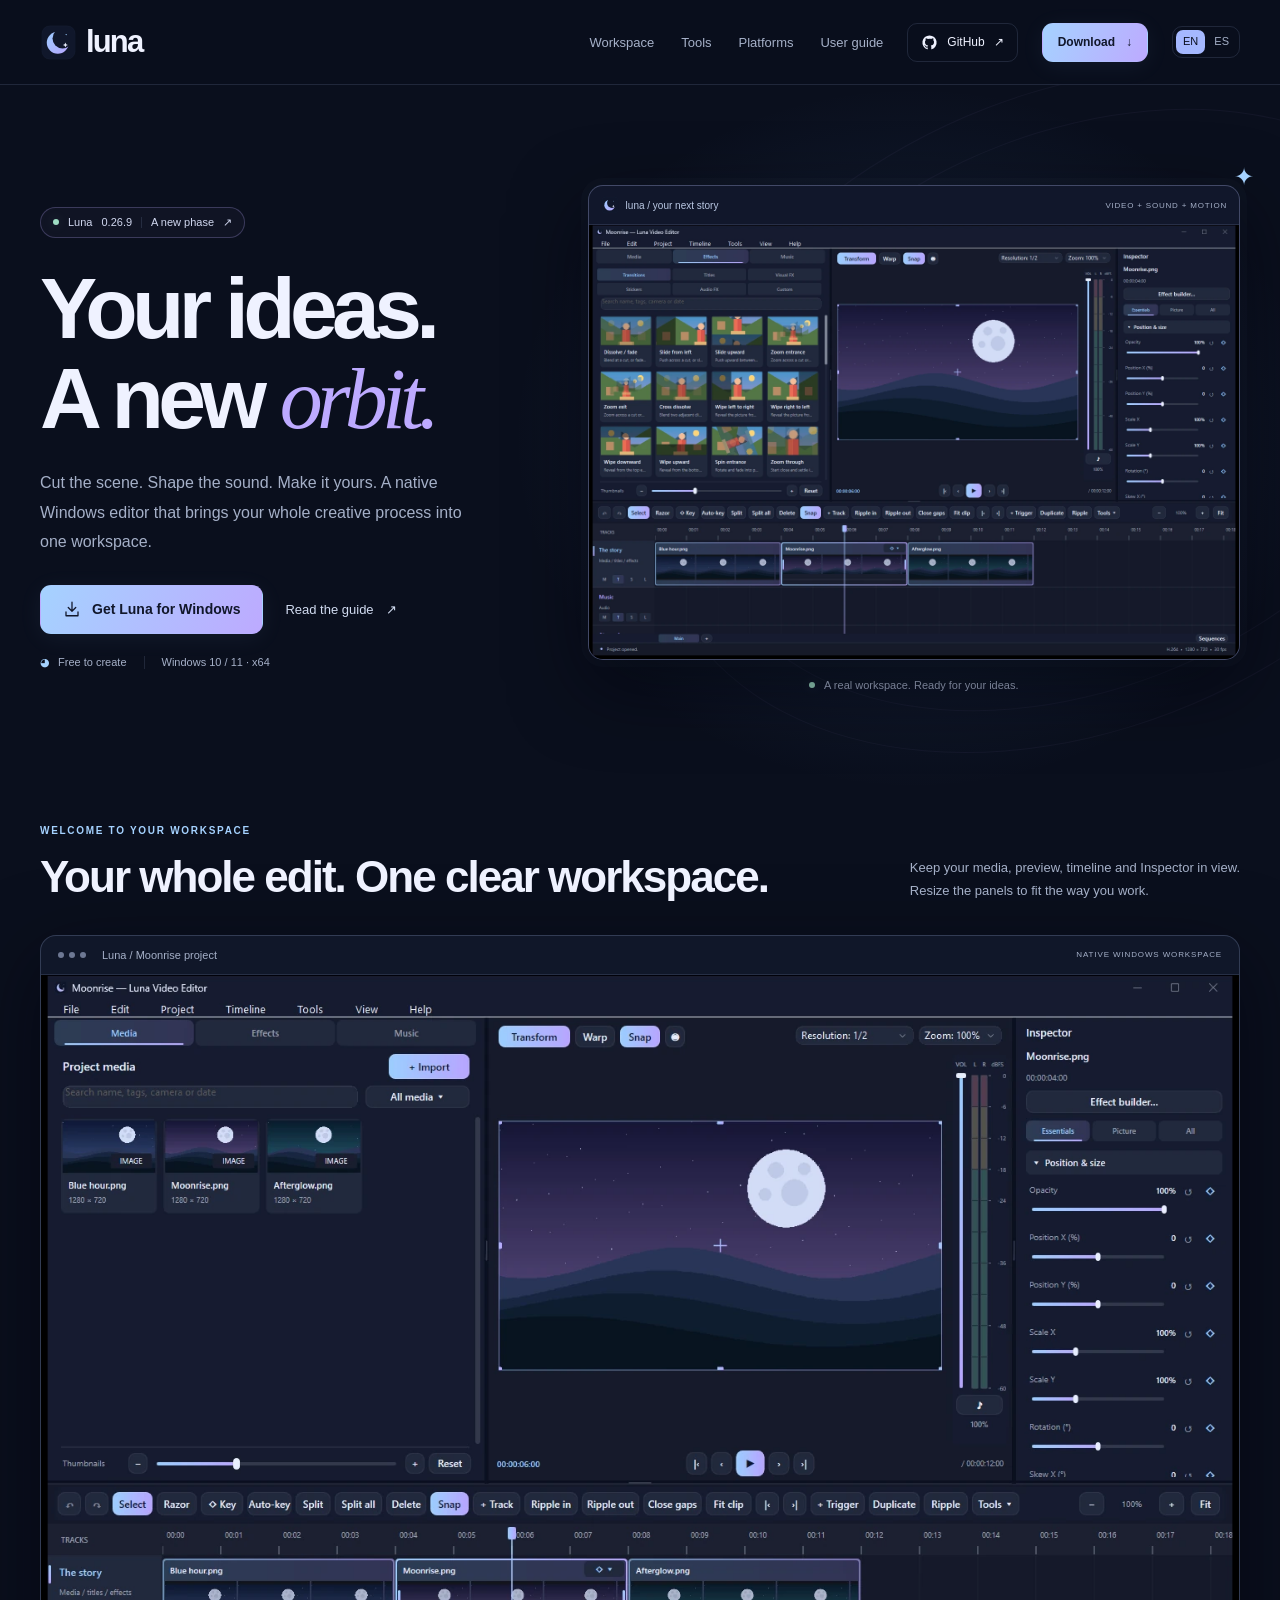
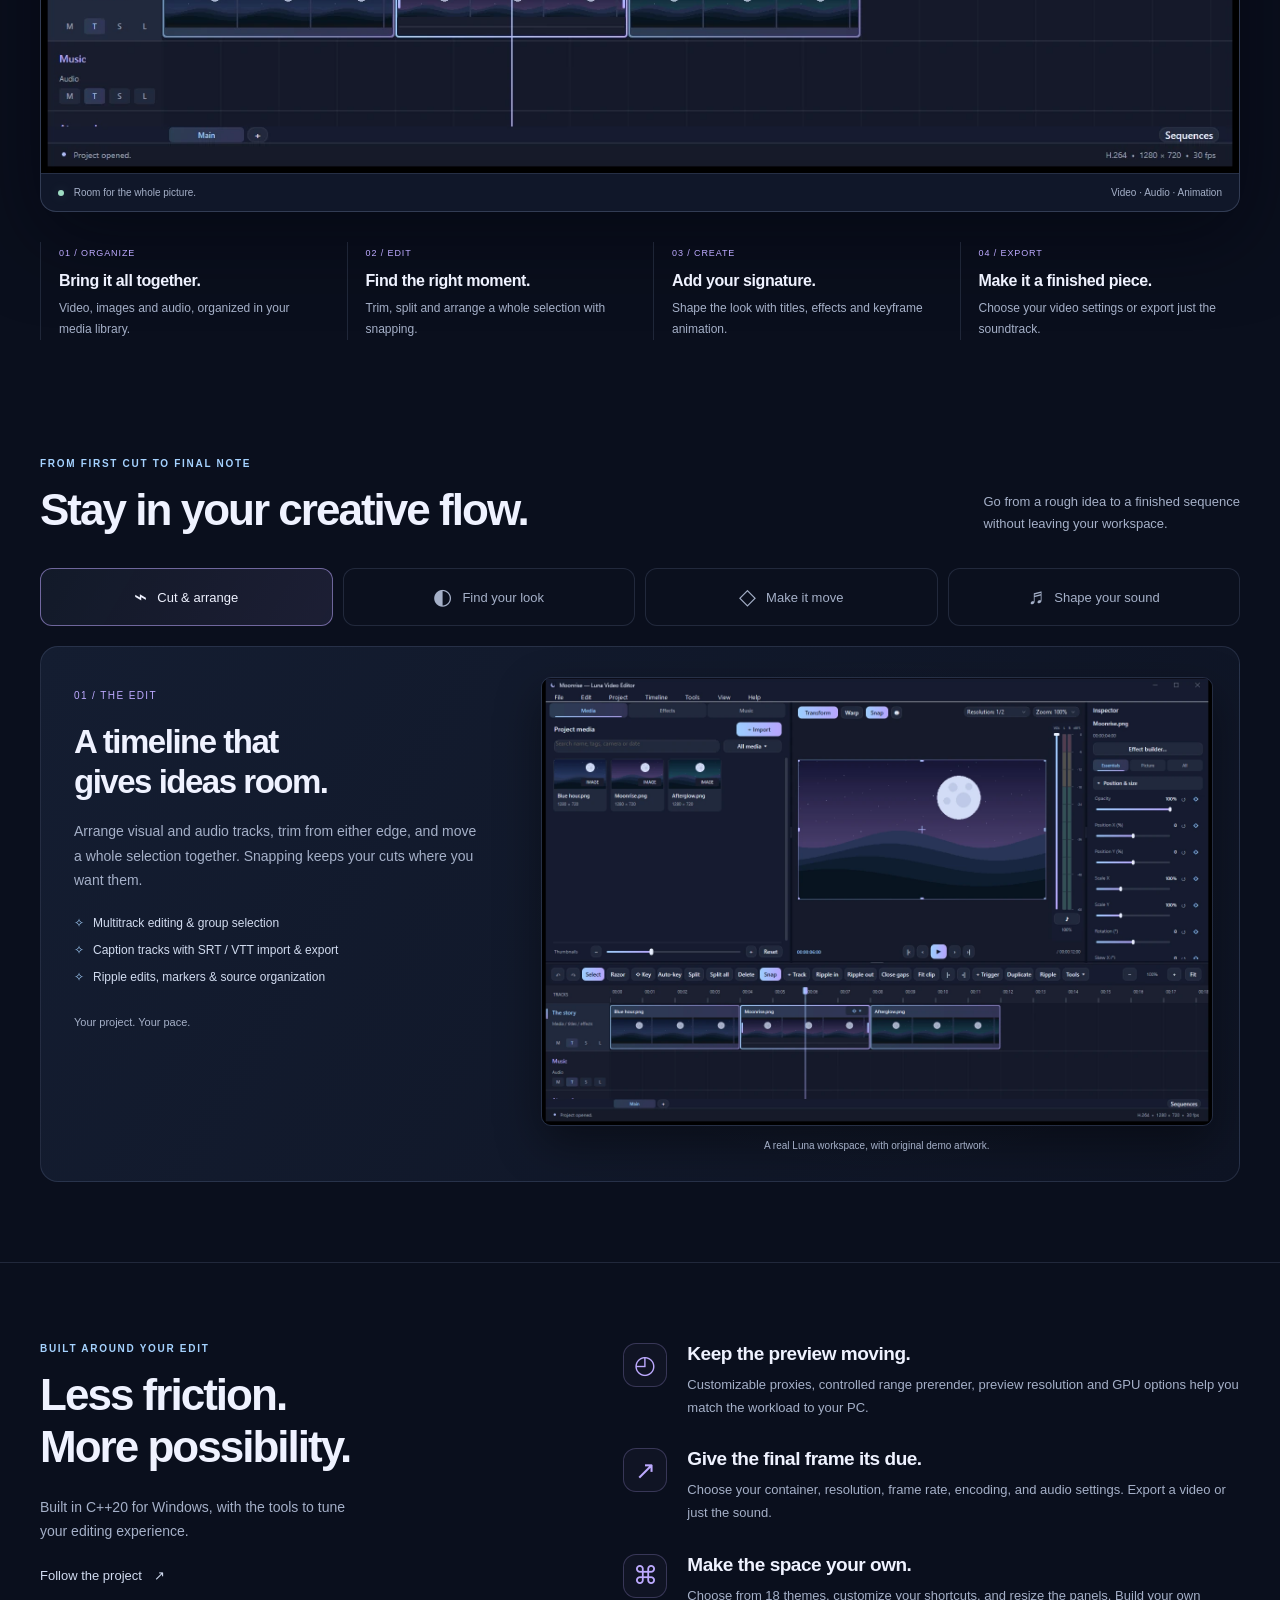
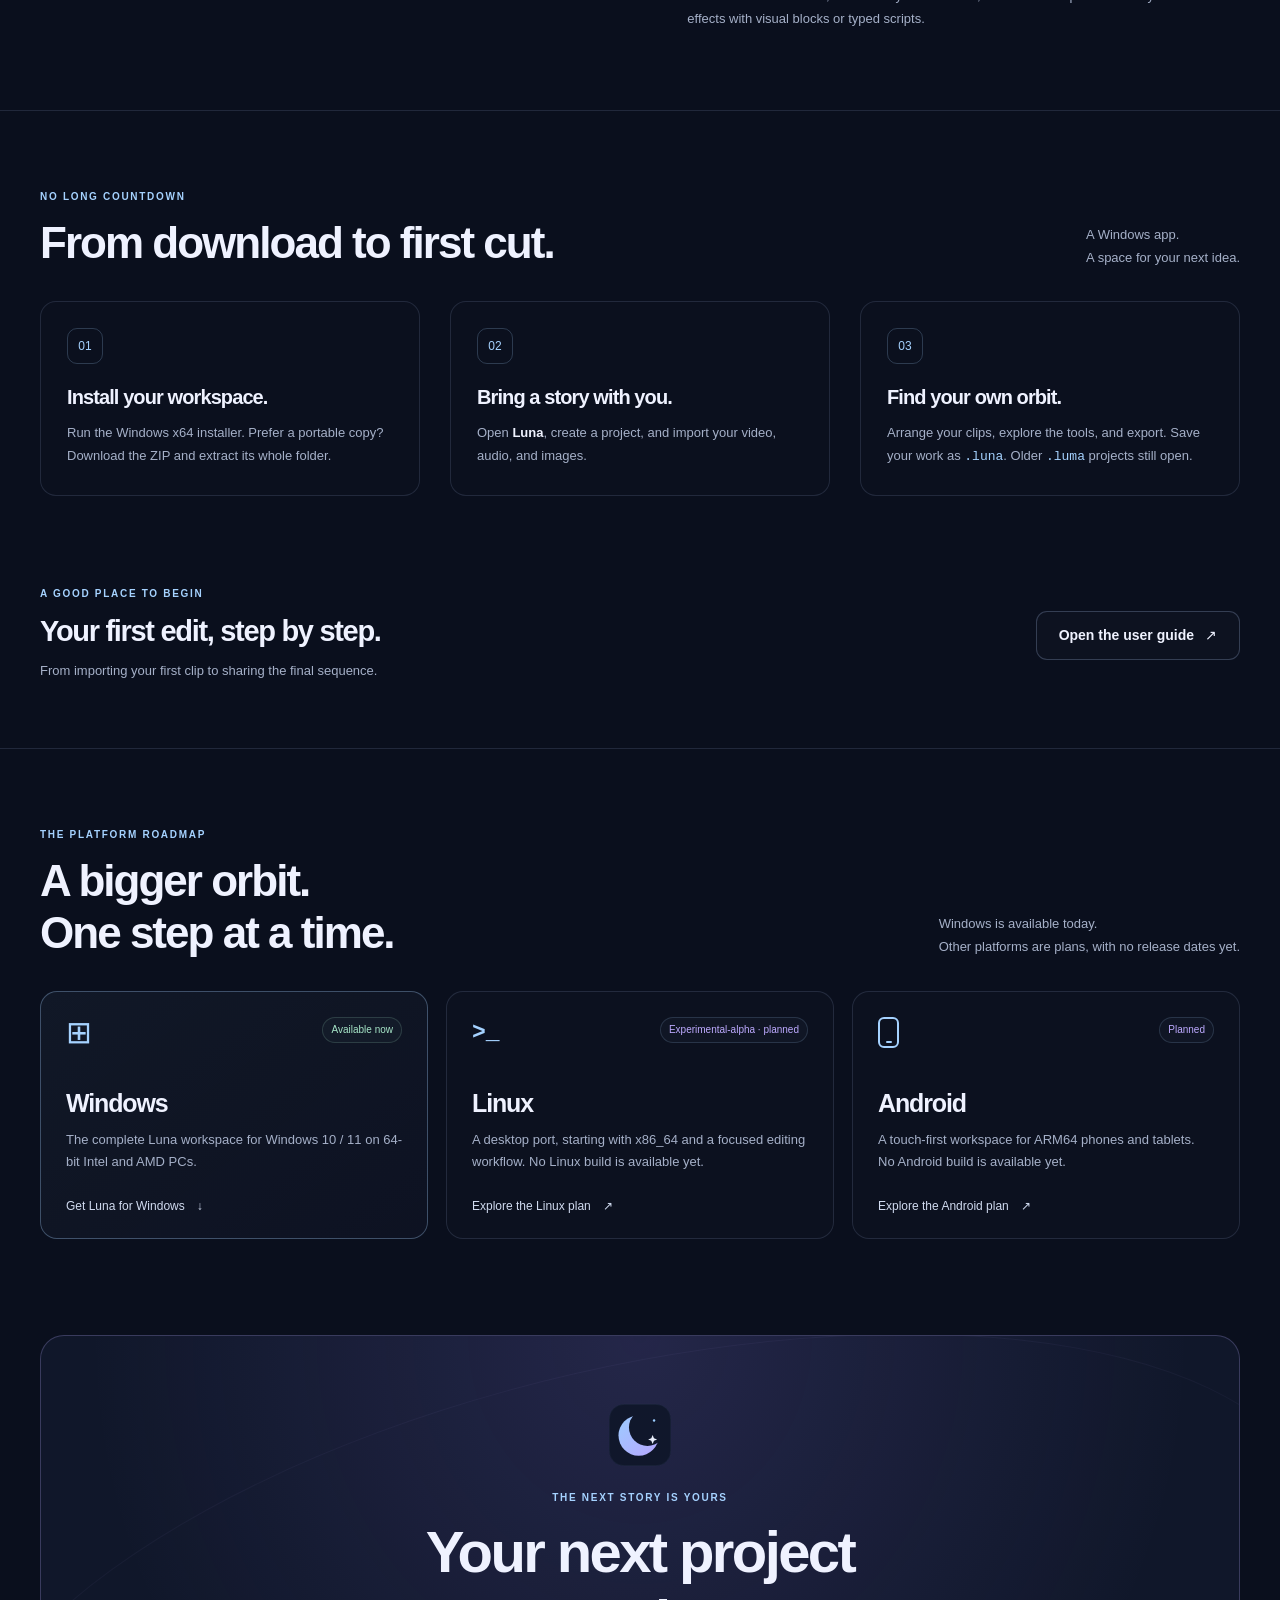
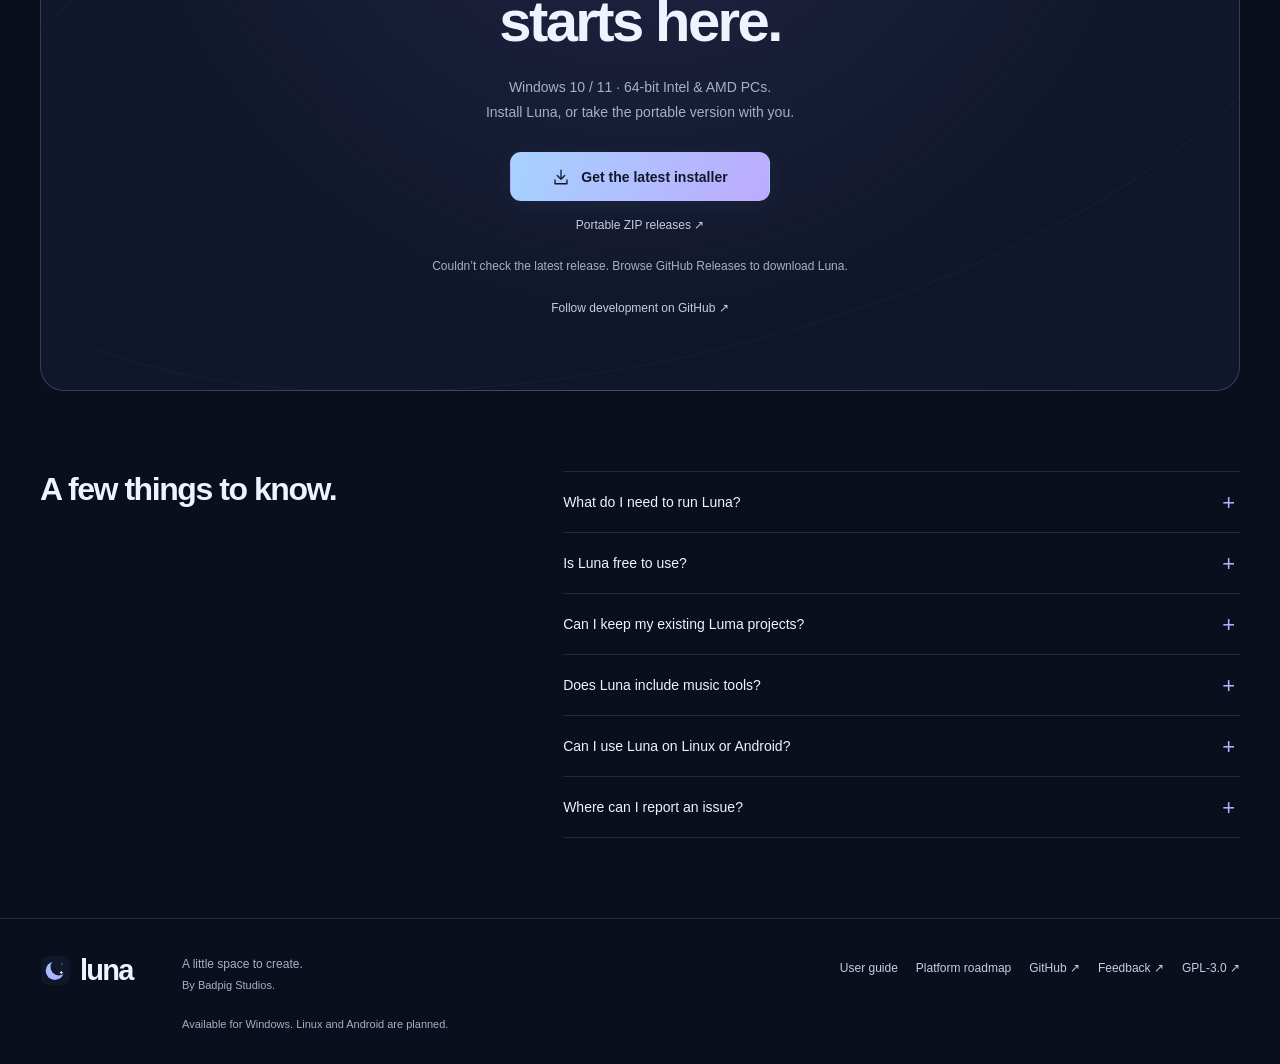
==== commit 60ebbbc3: "Add English and Spanish website pages and guides" ====
--- a/website/index.html
+++ b/website/index.html
@@ -1,6 +1,6 @@
 <!doctype html>
 <html lang="en">
-  <head>
+  <head><script src="language.js" defer></script>
     <meta charset="utf-8">
     <meta name="viewport" content="width=device-width, initial-scale=1">
     <meta name="theme-color" content="#0b1020">
@@ -15,8 +15,7 @@
     <link rel="stylesheet" href="styles.css">
     <title>Luna — Your ideas. A new orbit.</title>
     <script src="app.js" defer>
-    </script>
-  </head>
+    </script><link rel="alternate" hreflang="en" href="https://badpigstudios.github.io/LunaEditor/index.html"><link rel="alternate" hreflang="es" href="https://badpigstudios.github.io/LunaEditor/es/index.html"><link rel="alternate" hreflang="x-default" href="https://badpigstudios.github.io/LunaEditor/index.html"></head>
   <body class="home">
     <a class="skip-link" href="#main">Skip to content</a>
     <header class="header">
@@ -37,8 +36,7 @@
         <span>GitHub</span>
         <span aria-hidden="true">↗</span>
       </a>
-      <a class="button primary nav-download" data-installer-link href="https://github.com/BadpigStudios/LunaEditor/releases">Download <span aria-hidden="true">↓</span></a>
-    </header>
+      <a class="button primary nav-download" data-installer-link href="https://github.com/BadpigStudios/LunaEditor/releases">Download <span aria-hidden="true">↓</span></a><!-- language:start --><nav class="language-switch" aria-label="Language"><a href="index.html" lang="en" hreflang="en" data-language="en" title="English" aria-current="true">EN</a><a href="es/index.html" lang="es" hreflang="es" data-language="es" title="Español">ES</a></nav><!-- language:end --></header>
     <main id="main">
       <section class="hero" aria-labelledby="hero-title">
         <div class="orbit orbit-one" aria-hidden="true">
@@ -48,7 +46,7 @@
         <div class="hero-copy">
           <a class="release-pill" href="https://github.com/BadpigStudios/LunaEditor/releases">
             <span class="status-dot">
-            </span>Luna <span data-version>0.26.8</span>
+            </span>Luna <span data-version>0.26.9</span>
             <span class="pill-divider">
             </span> A new phase <span aria-hidden="true">↗</span>
           </a>
--- a/website/styles.css
+++ b/website/styles.css
@@ -280,3 +280,12 @@
   :root { scroll-behavior: auto; }
   *, *::before, *::after { transition: none !important; animation: none !important; }
 }
+
+/* Compact language control shares the header on desktop and wraps on narrow screens. */
+.language-switch{display:flex;gap:2px;flex:none;align-items:center;padding:3px;border:1px solid var(--line,#30374c);border-radius:10px;grid-column:auto}
+.header .language-switch a{font-size:11px;padding:5px 7px;border-radius:7px;text-decoration:none;line-height:1.2}
+.header nav.language-switch{flex-basis:auto;width:auto;gap:2px;margin-left:0}
+.language-switch a[aria-current]{background:#a5b8ff;color:#0b1020}
+.language-switch a:focus-visible{outline:2px solid #b8a4ff;outline-offset:3px}
+@media(max-width:1100px){.header{flex-wrap:wrap}.header .language-switch{margin-left:auto}}
+@media(max-width:600px){.header .language-switch{order:2;margin-left:auto}.header nav:not(.language-switch){order:3;width:100%;justify-content:center;flex-wrap:wrap}.header .nav-download{display:none}}
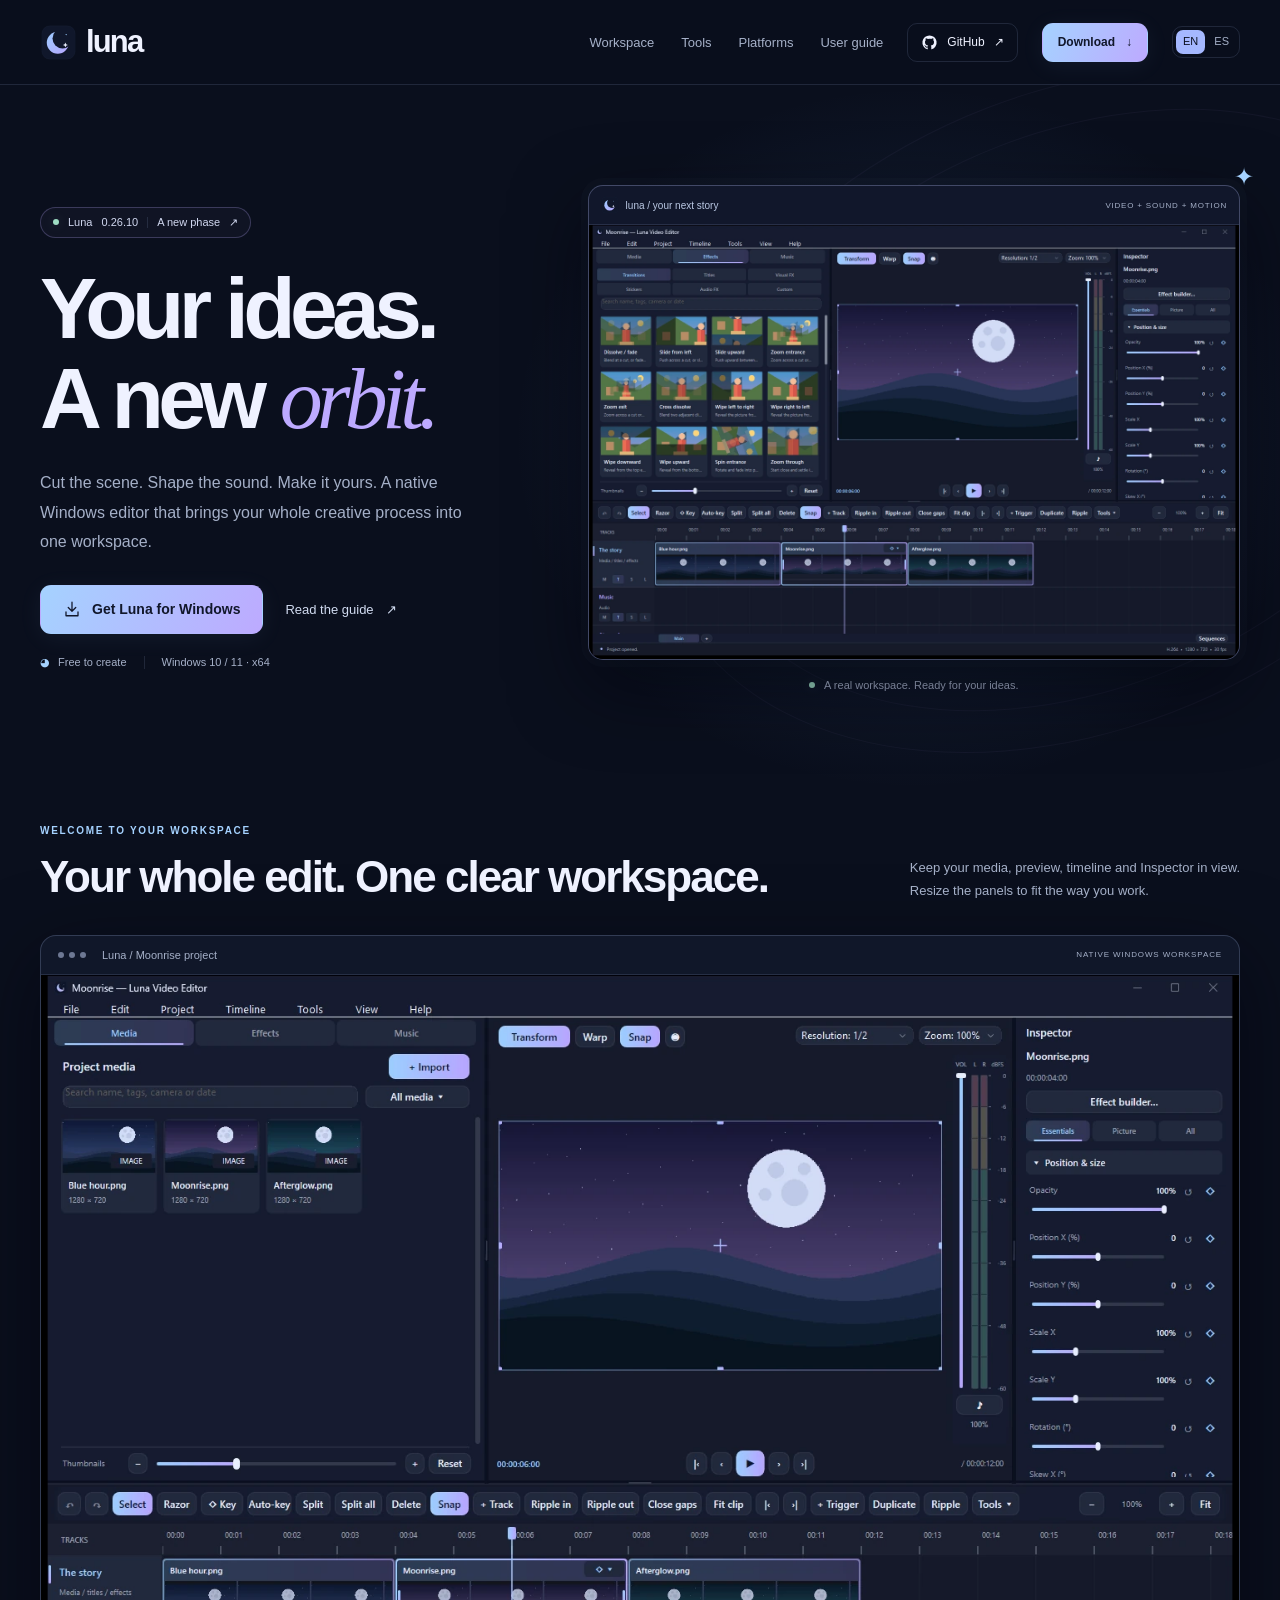
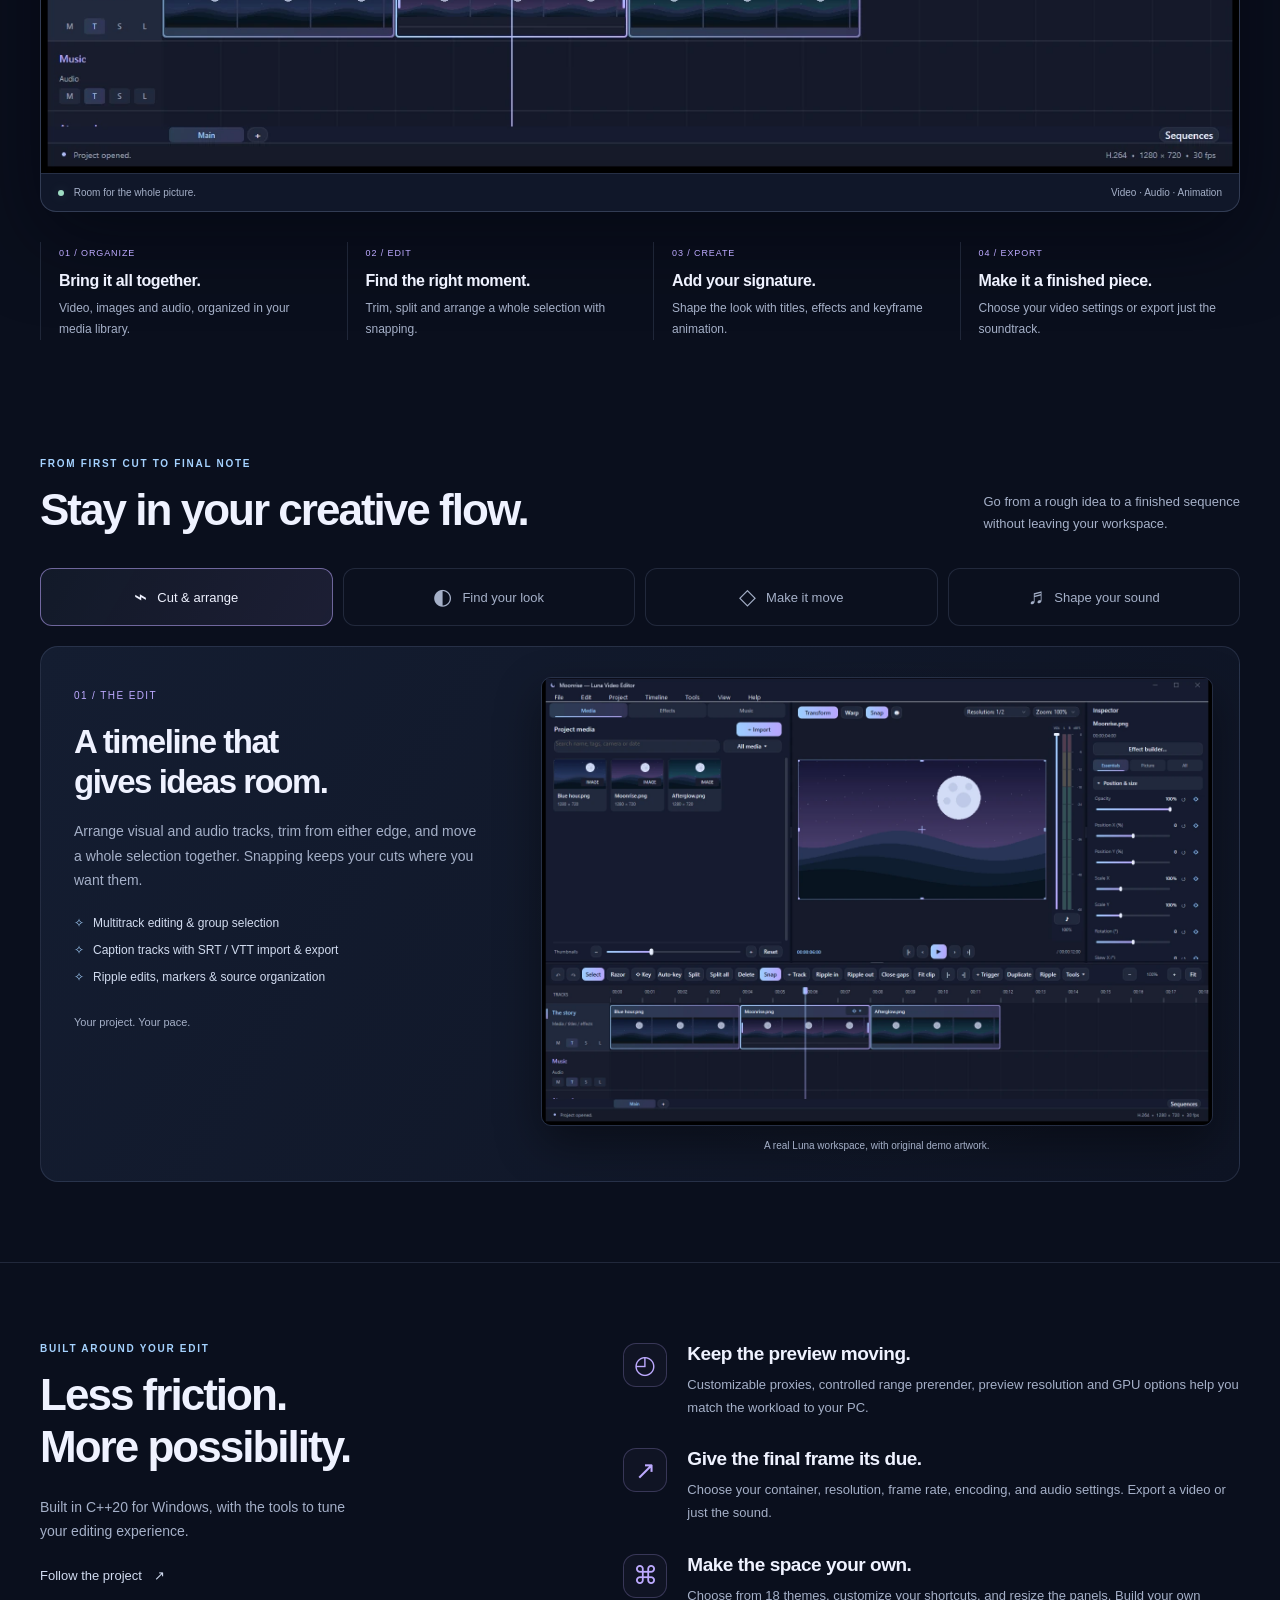
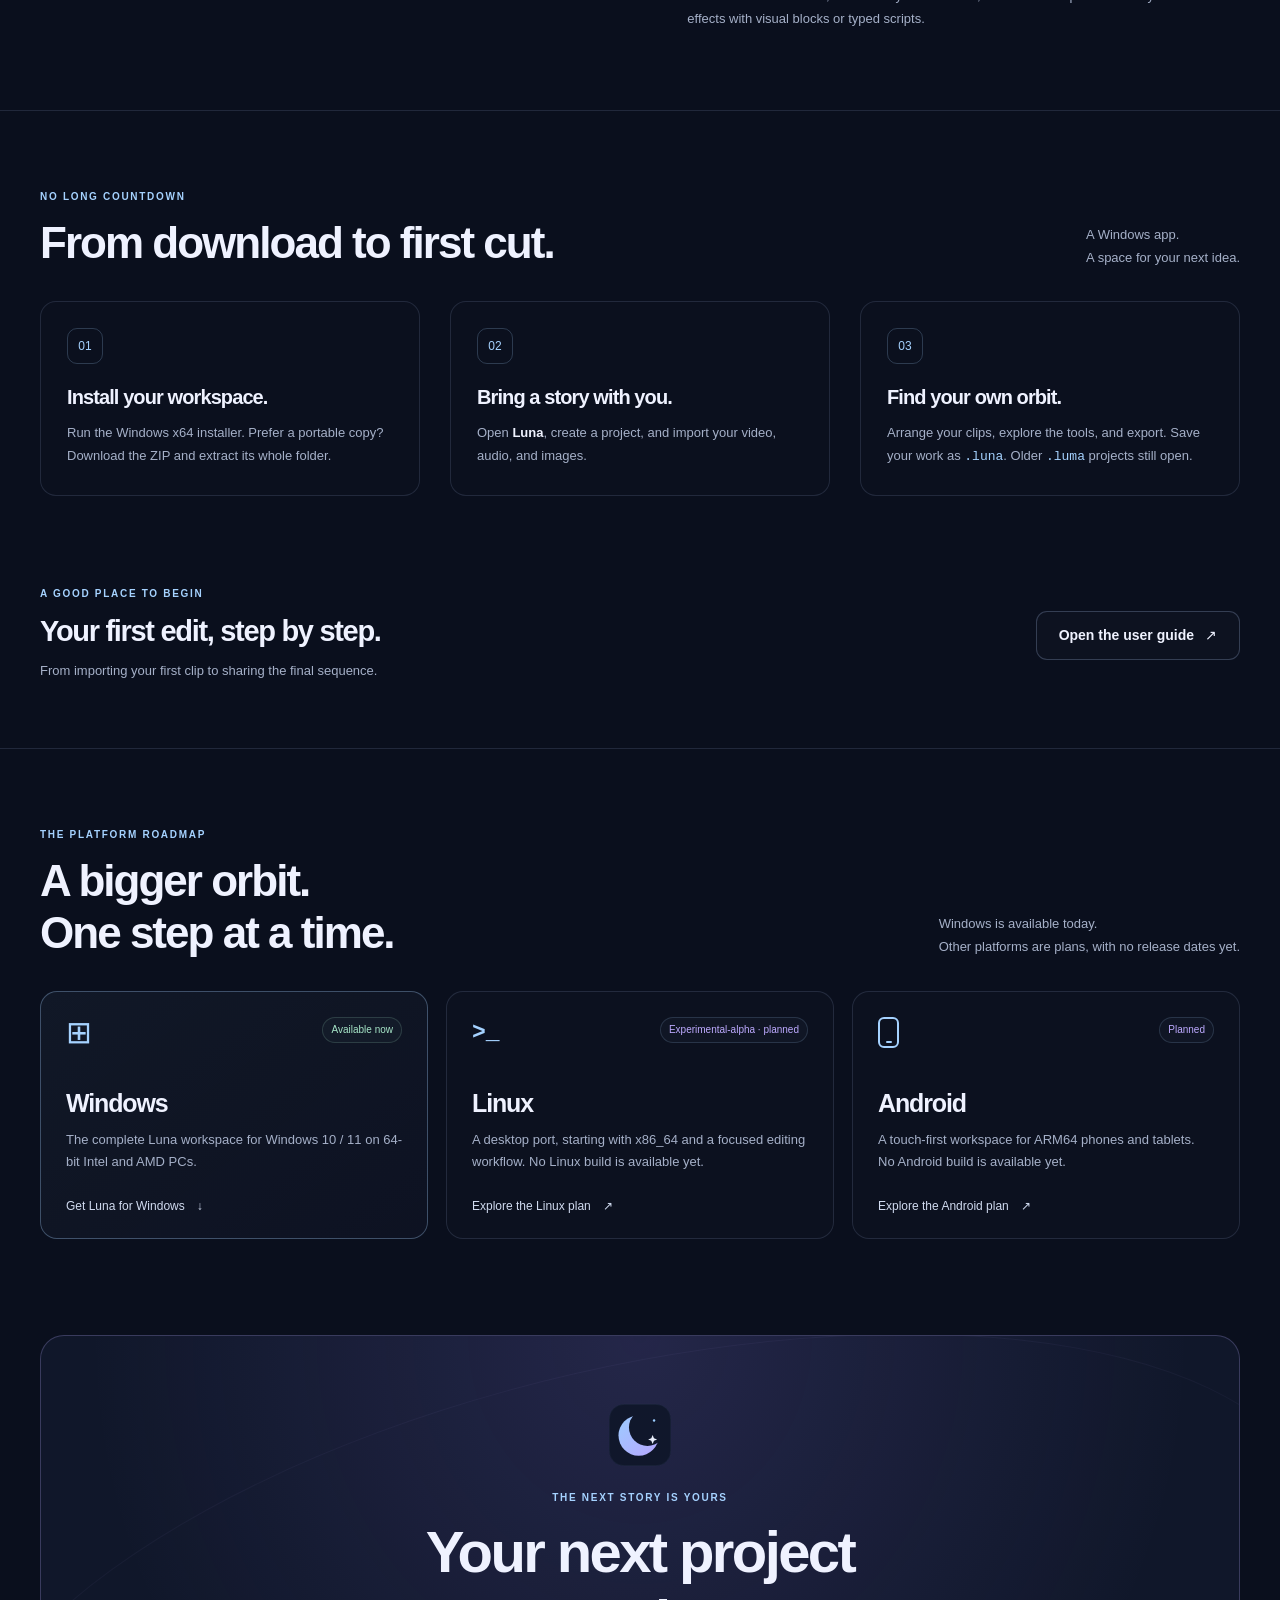
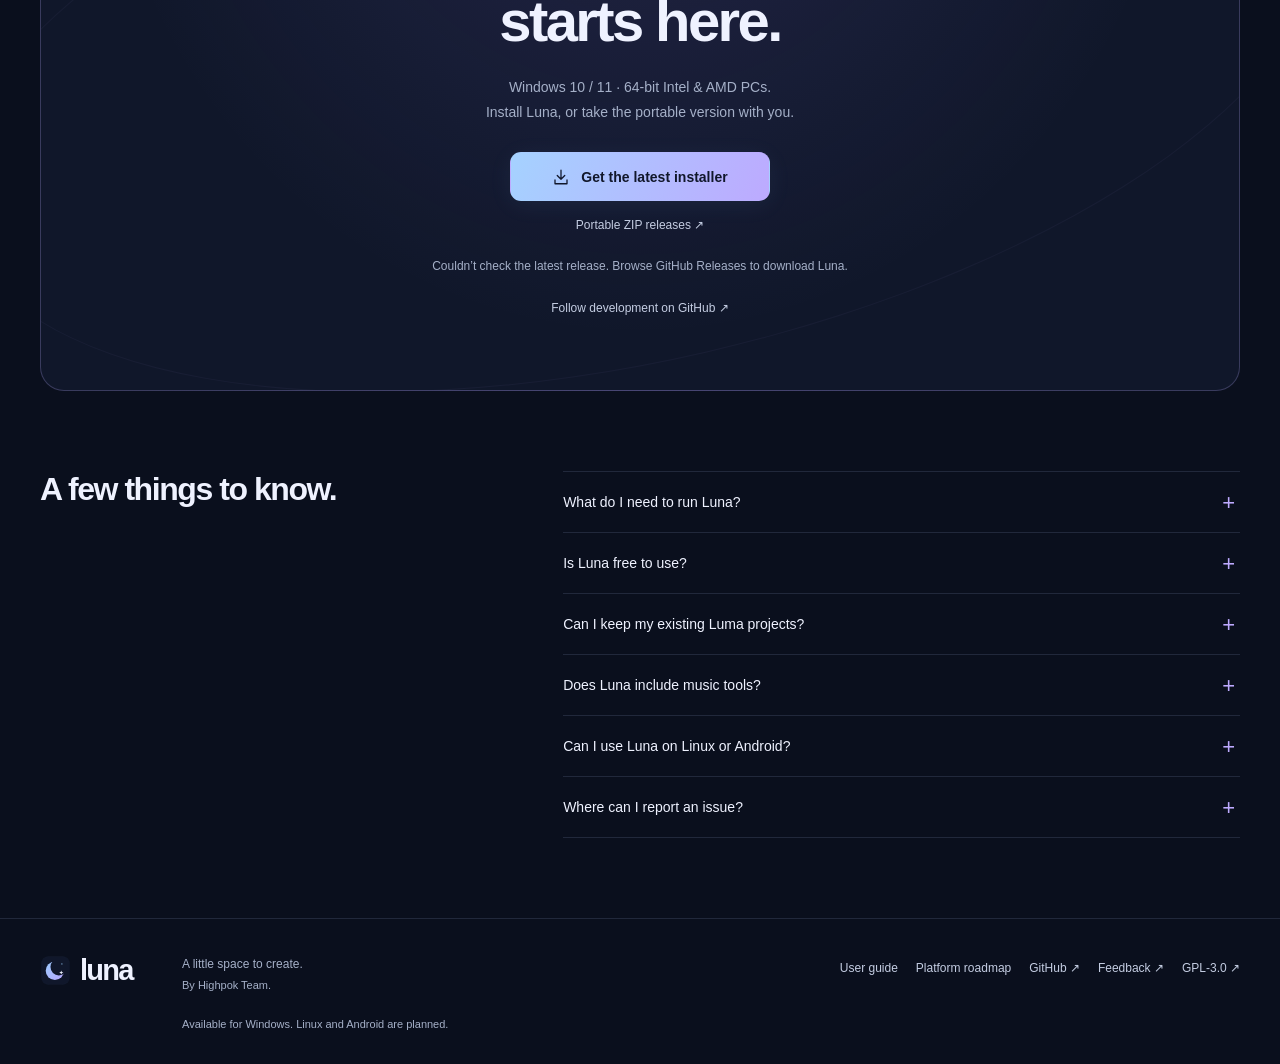
==== commit afcd6349: "Update website branding to Highpok Team" ====
--- a/website/index.html
+++ b/website/index.html
@@ -46,7 +46,7 @@
         <div class="hero-copy">
           <a class="release-pill" href="https://github.com/BadpigStudios/LunaEditor/releases">
             <span class="status-dot">
-            </span>Luna <span data-version>0.26.9</span>
+            </span>Luna <span data-version>0.26.10</span>
             <span class="pill-divider">
             </span> A new phase <span aria-hidden="true">↗</span>
           </a>
@@ -270,7 +270,7 @@
         <span>luna</span>
       </a>
       <p>A little space to create.<br>
-        <span>By Badpig Studios.</span>
+        <span>By Highpok Team.</span>
       </p>
       <div>
         <a href="user-guide.html">User guide</a>
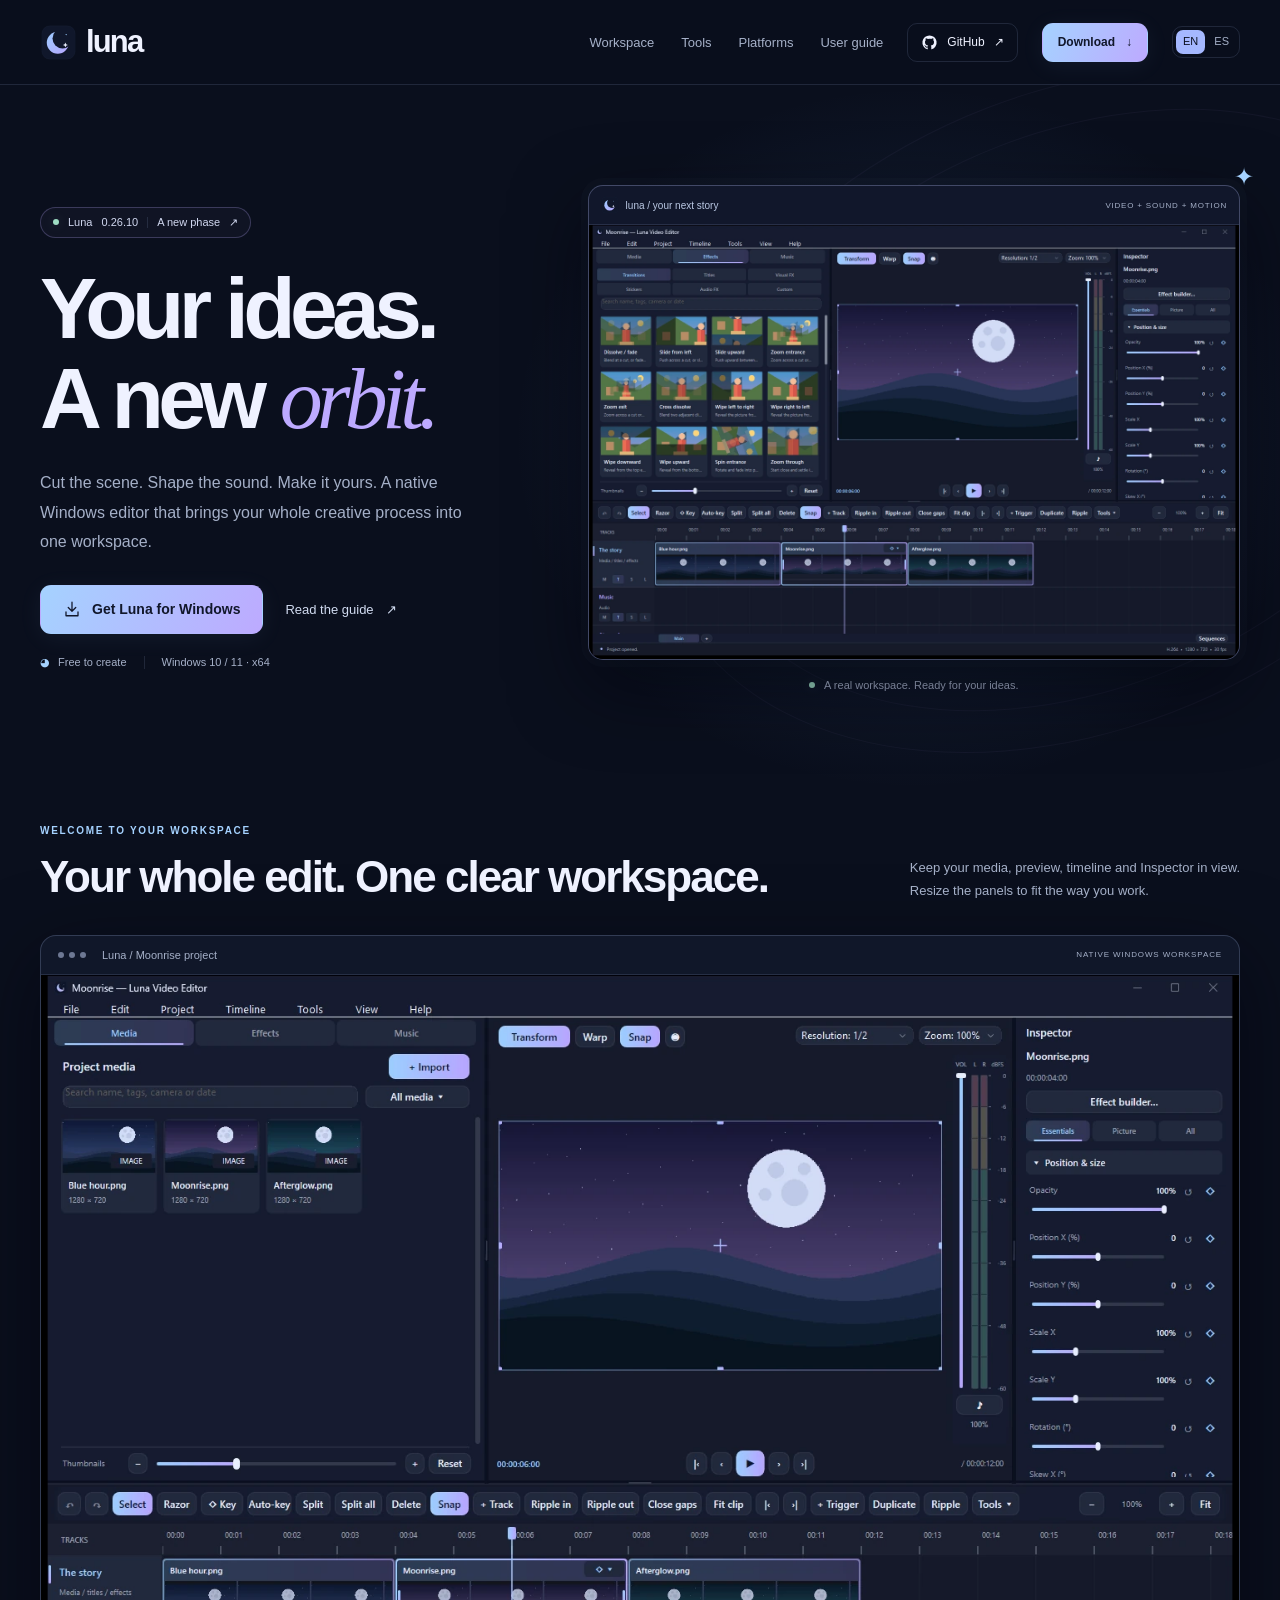
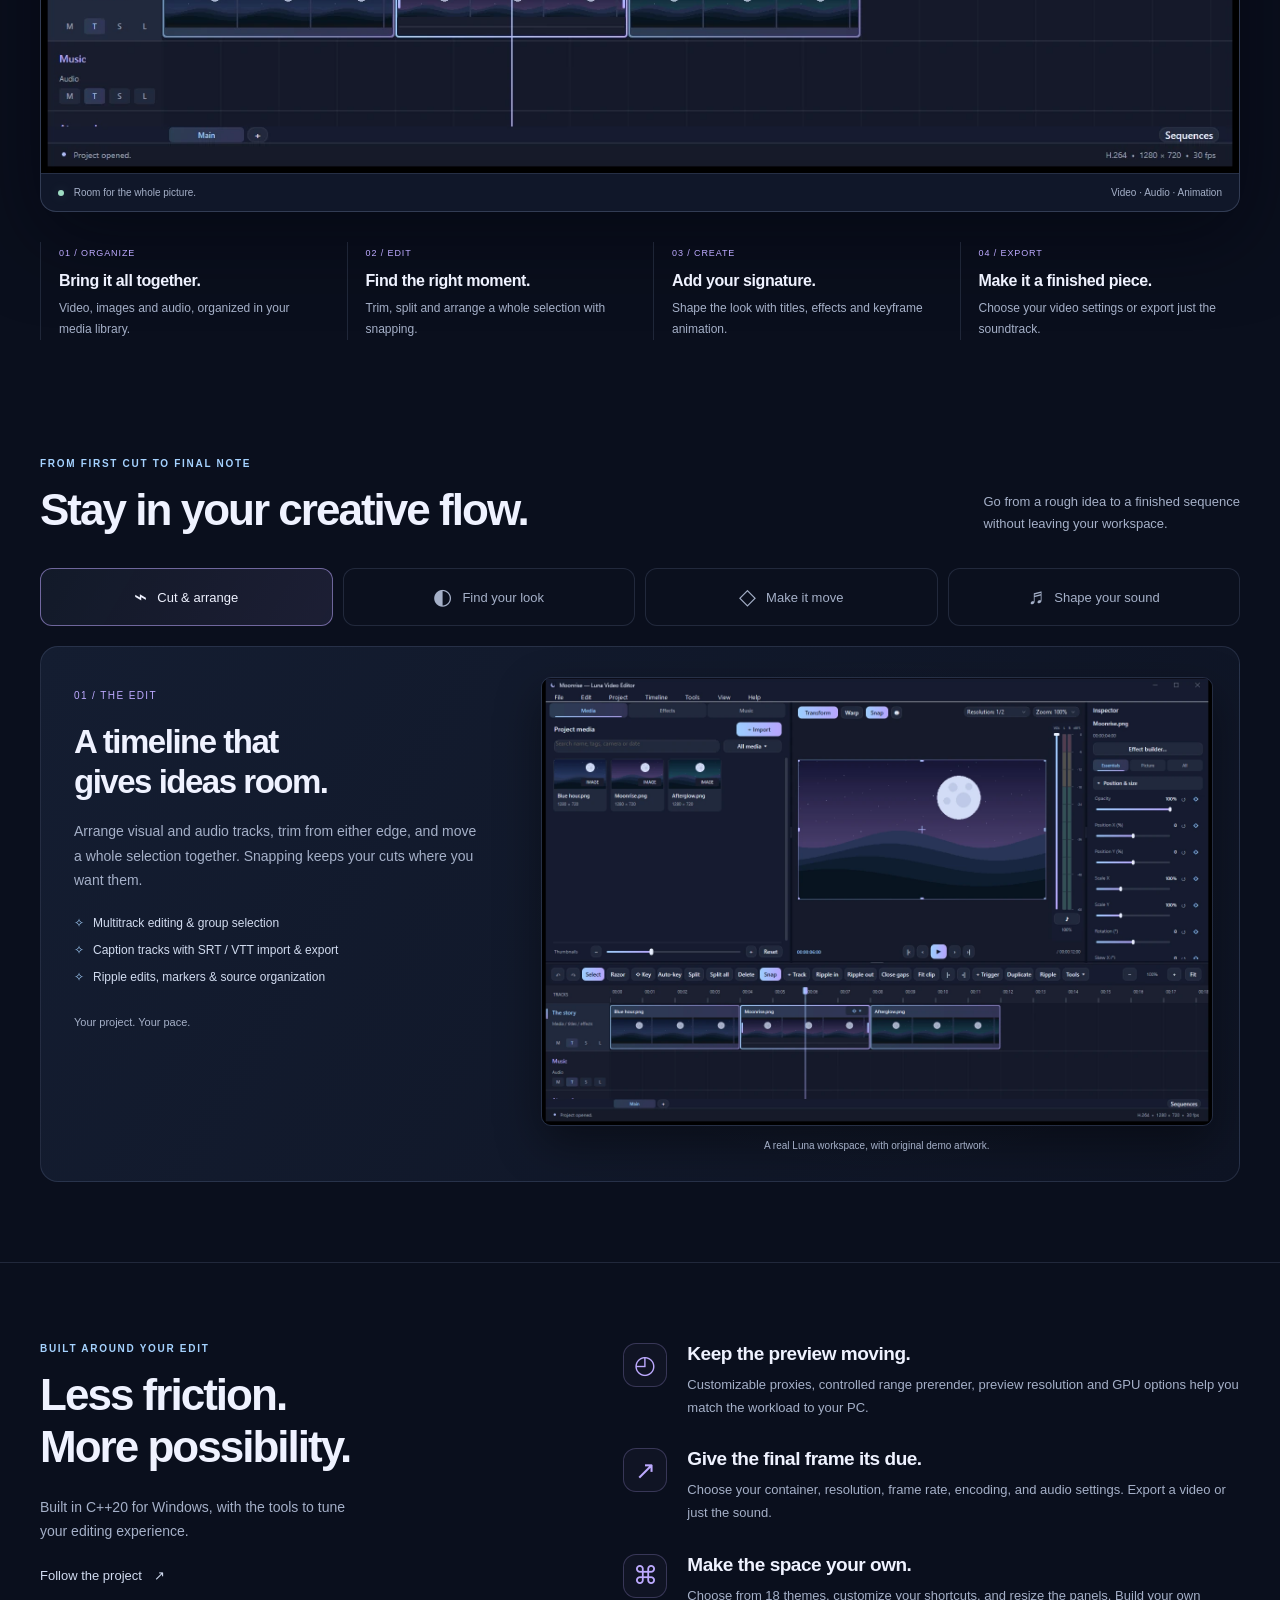
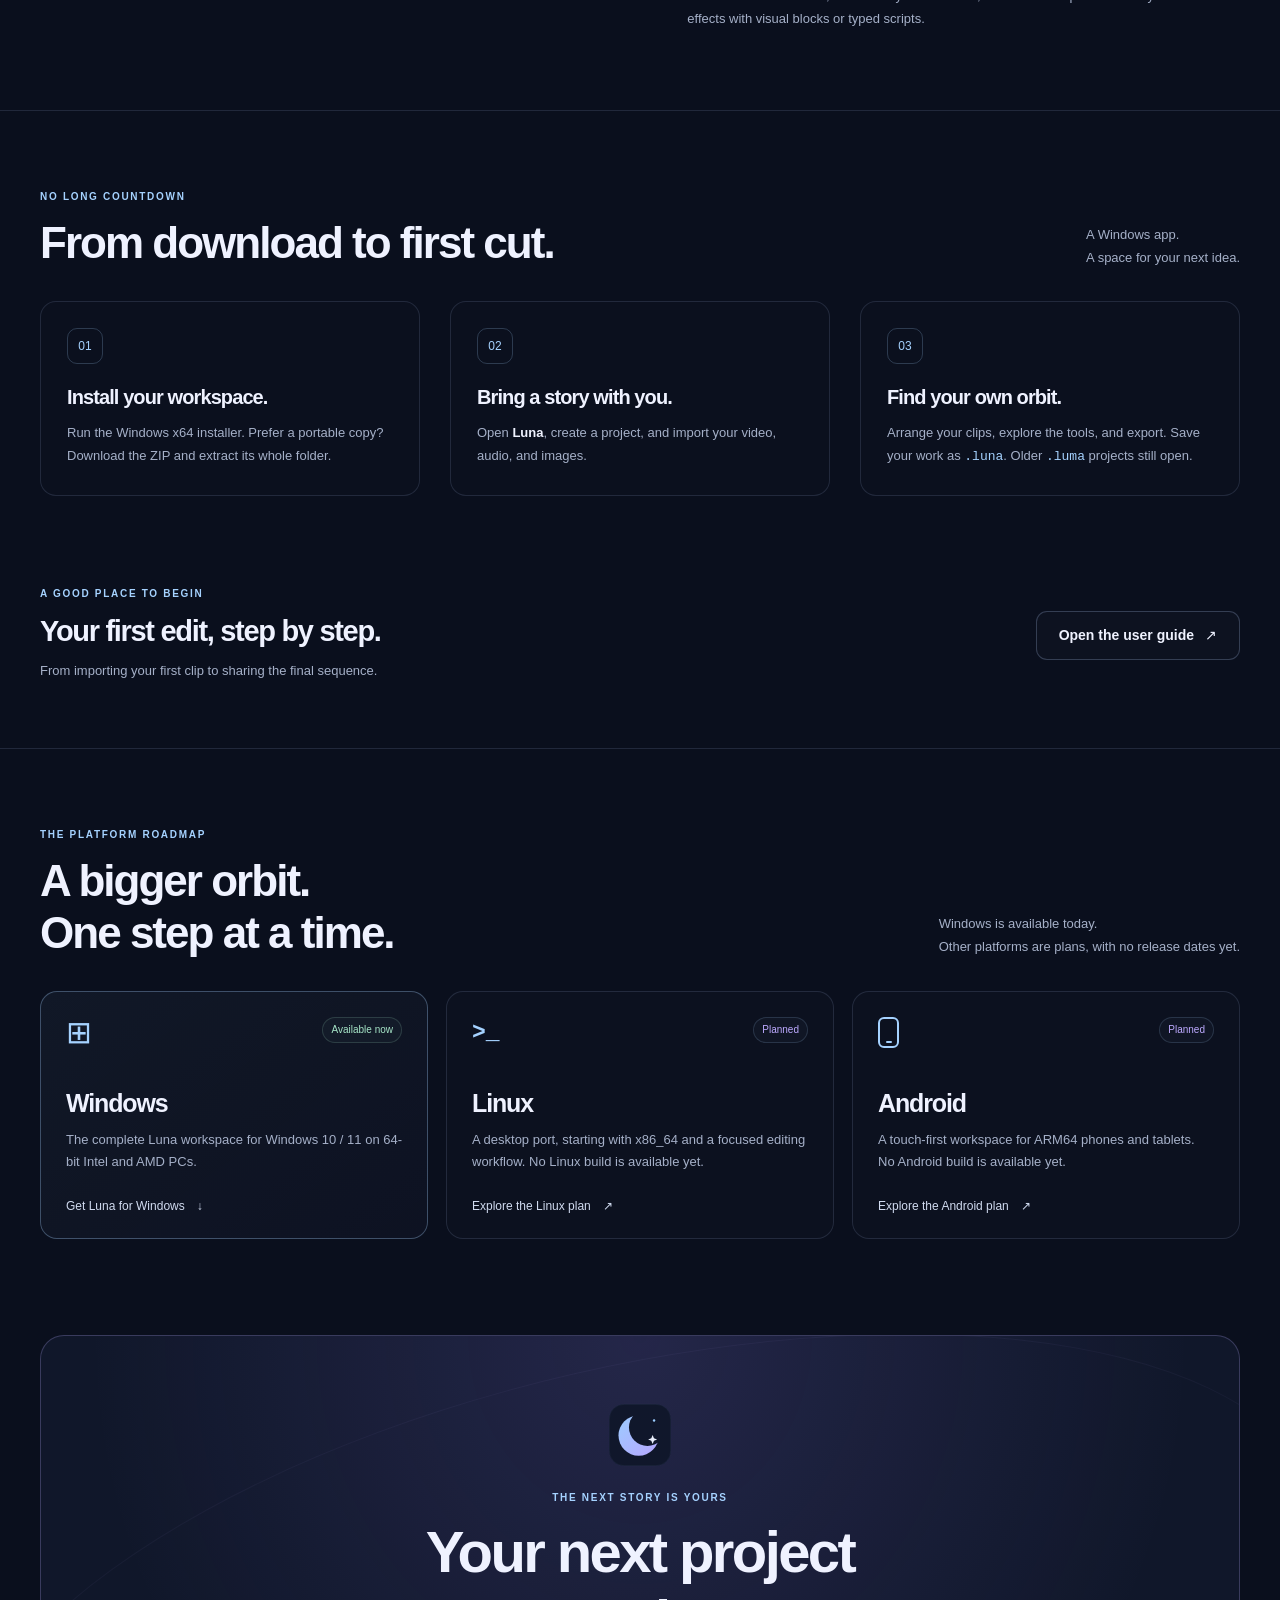
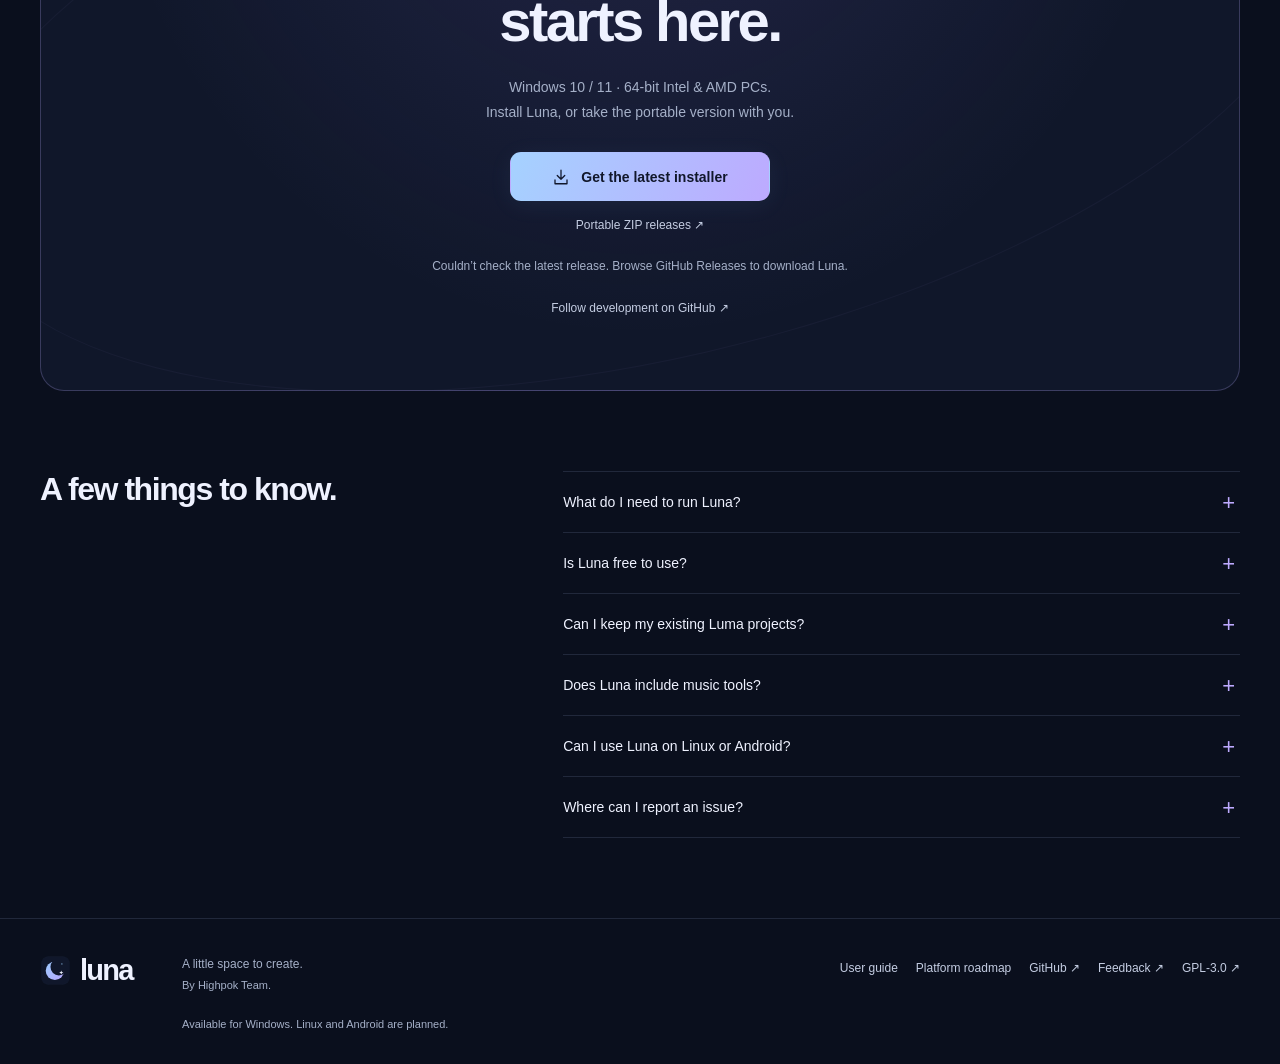
==== commit e0390168: "Update Linux platform status from 'Experimental-alpha' to 'Planned'" ====
--- a/website/index.html
+++ b/website/index.html
@@ -212,7 +212,7 @@
         <div class="section-heading"><div><span class="eyebrow">THE PLATFORM ROADMAP</span><h2 id="platforms-title">A bigger orbit.<br>One step at a time.</h2></div><p>Windows is available today.<br>Other platforms are plans, with no release dates yet.</p></div>
         <div class="platform-grid">
           <article class="platform-card available"><div class="platform-top"><span class="platform-icon" aria-hidden="true">⊞</span><span class="platform-status">Available now</span></div><h3>Windows</h3><p>The complete Luna workspace for Windows 10 / 11 on 64-bit Intel and AMD PCs.</p><a class="text-link" href="#download">Get Luna for Windows <span aria-hidden="true">↓</span></a></article>
-          <article class="platform-card planned"><div class="platform-top"><span class="platform-icon terminal" aria-hidden="true">&gt;_</span><span class="platform-status">Experimental-alpha · planned</span></div><h3>Linux</h3><p>A desktop port, starting with x86_64 and a focused editing workflow. No Linux build is available yet.</p><a class="text-link" href="platforms.html#linux">Explore the Linux plan <span aria-hidden="true">↗</span></a></article>
+          <article class="platform-card planned"><div class="platform-top"><span class="platform-icon terminal" aria-hidden="true">&gt;_</span><span class="platform-status">Planned</span></div><h3>Linux</h3><p>A desktop port, starting with x86_64 and a focused editing workflow. No Linux build is available yet.</p><a class="text-link" href="platforms.html#linux">Explore the Linux plan <span aria-hidden="true">↗</span></a></article>
           <article class="platform-card planned"><div class="platform-top"><span class="platform-icon phone" aria-hidden="true">▯</span><span class="platform-status">Planned</span></div><h3>Android</h3><p>A touch-first workspace for ARM64 phones and tablets. No Android build is available yet.</p><a class="text-link" href="platforms.html#android">Explore the Android plan <span aria-hidden="true">↗</span></a></article>
         </div>
       </section>
